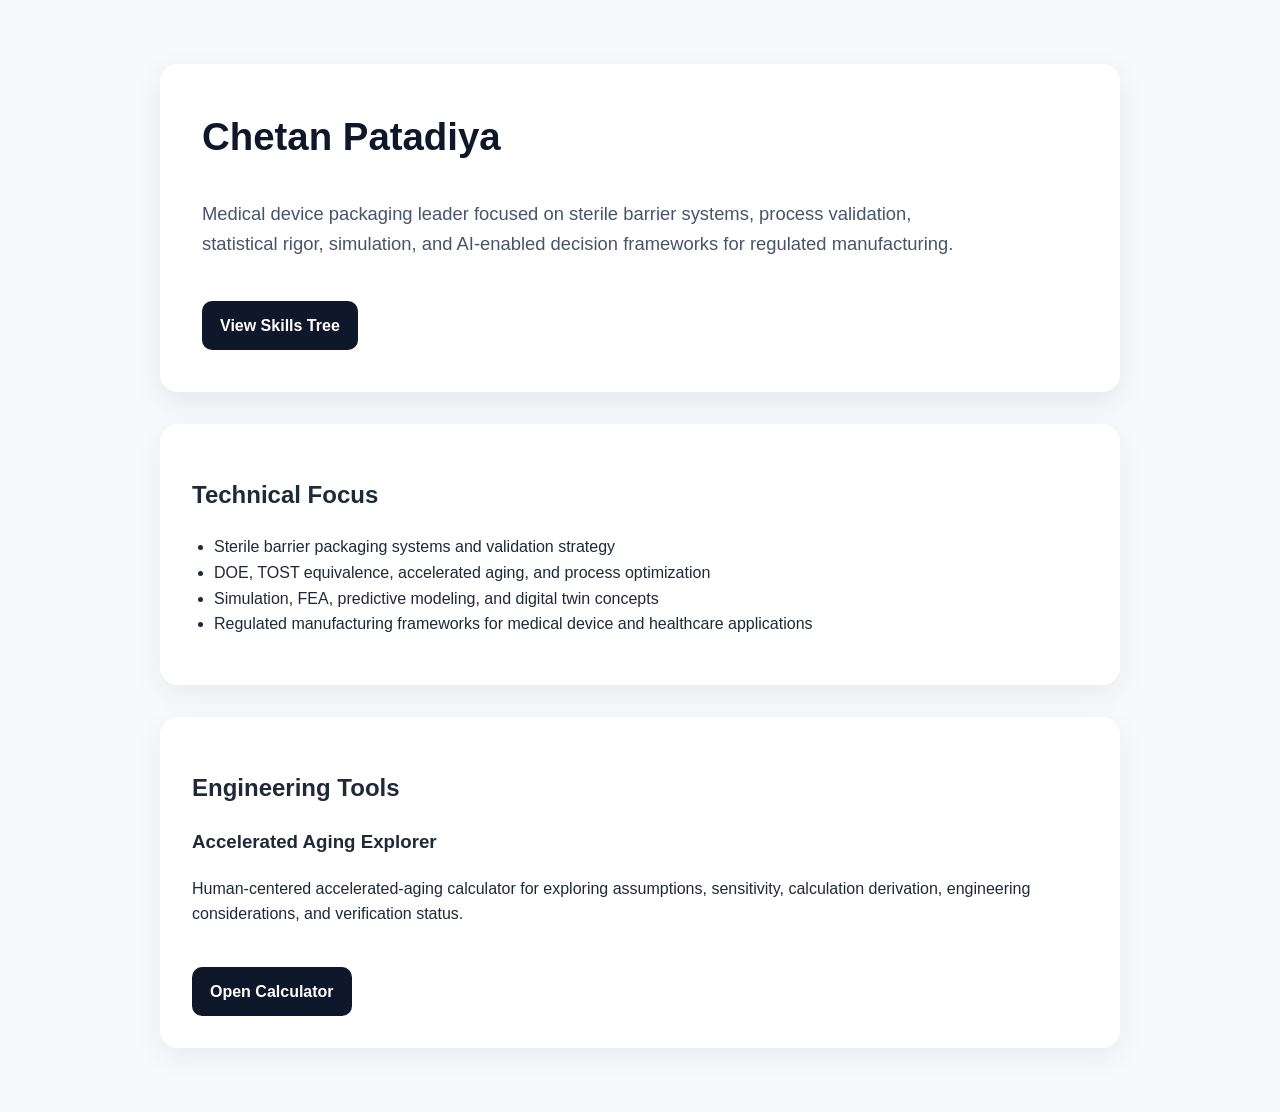
==== index.html @ 08ee601d "Add Engineering Tools section with calculator details Added a new section for Engineering Tools with" ====
<!DOCTYPE html>
<html lang="en">
<head>
  <meta charset="UTF-8" />
  <meta name="viewport" content="width=device-width, initial-scale=1.0" />
  <title>Chetan Patadiya | Regulated Packaging Intelligence</title>
  <style>
    body {
      margin: 0;
      font-family: Arial, Helvetica, sans-serif;
      background: #f7f9fc;
      color: #1f2937;
      line-height: 1.6;
    }

    .container {
      max-width: 960px;
      margin: 0 auto;
      padding: 64px 24px;
    }

    .hero {
      background: white;
      border-radius: 18px;
      padding: 42px;
      box-shadow: 0 10px 30px rgba(15, 23, 42, 0.08);
    }

    h1 {
      margin-top: 0;
      font-size: 2.4rem;
      color: #0f172a;
    }

    .tagline {
      font-size: 1.15rem;
      color: #475569;
      max-width: 780px;
    }

    .button {
      display: inline-block;
      margin-top: 24px;
      padding: 12px 18px;
      border-radius: 10px;
      background: #0f172a;
      color: white;
      text-decoration: none;
      font-weight: 700;
    }

    .button:hover {
      background: #334155;
    }

    .section {
      margin-top: 32px;
      background: white;
      border-radius: 18px;
      padding: 32px;
      box-shadow: 0 10px 30px rgba(15, 23, 42, 0.06);
    }

    ul {
      padding-left: 22px;
    }
  </style>
</head>
<body>
  <main class="container">
    <section class="hero">
      <h1>Chetan Patadiya</h1>
      <p class="tagline">
        Medical device packaging leader focused on sterile barrier systems,
        process validation, statistical rigor, simulation, and AI-enabled
        decision frameworks for regulated manufacturing.
      </p>
      <a class="button" href="skills.html">View Skills Tree</a>
    </section>

    <section class="section">
      <h2>Technical Focus</h2>
      <ul>
        <li>Sterile barrier packaging systems and validation strategy</li>
        <li>DOE, TOST equivalence, accelerated aging, and process optimization</li>
        <li>Simulation, FEA, predictive modeling, and digital twin concepts</li>
        <li>Regulated manufacturing frameworks for medical device and healthcare applications</li>
      </ul>
    </section>
  <section class="section">
    <h2>Engineering Tools</h2>
    
      <h3>Accelerated Aging Explorer</h3>
      <p>
        Human-centered accelerated-aging calculator for exploring assumptions,
        sensitivity, calculation derivation, engineering considerations, and
        verification status.
      </p>
    
      <a class="button" href="/accelerated-aging-explorer/">
        Open Calculator
      </a>
    </section>  
  </main>
 </body>
</html>
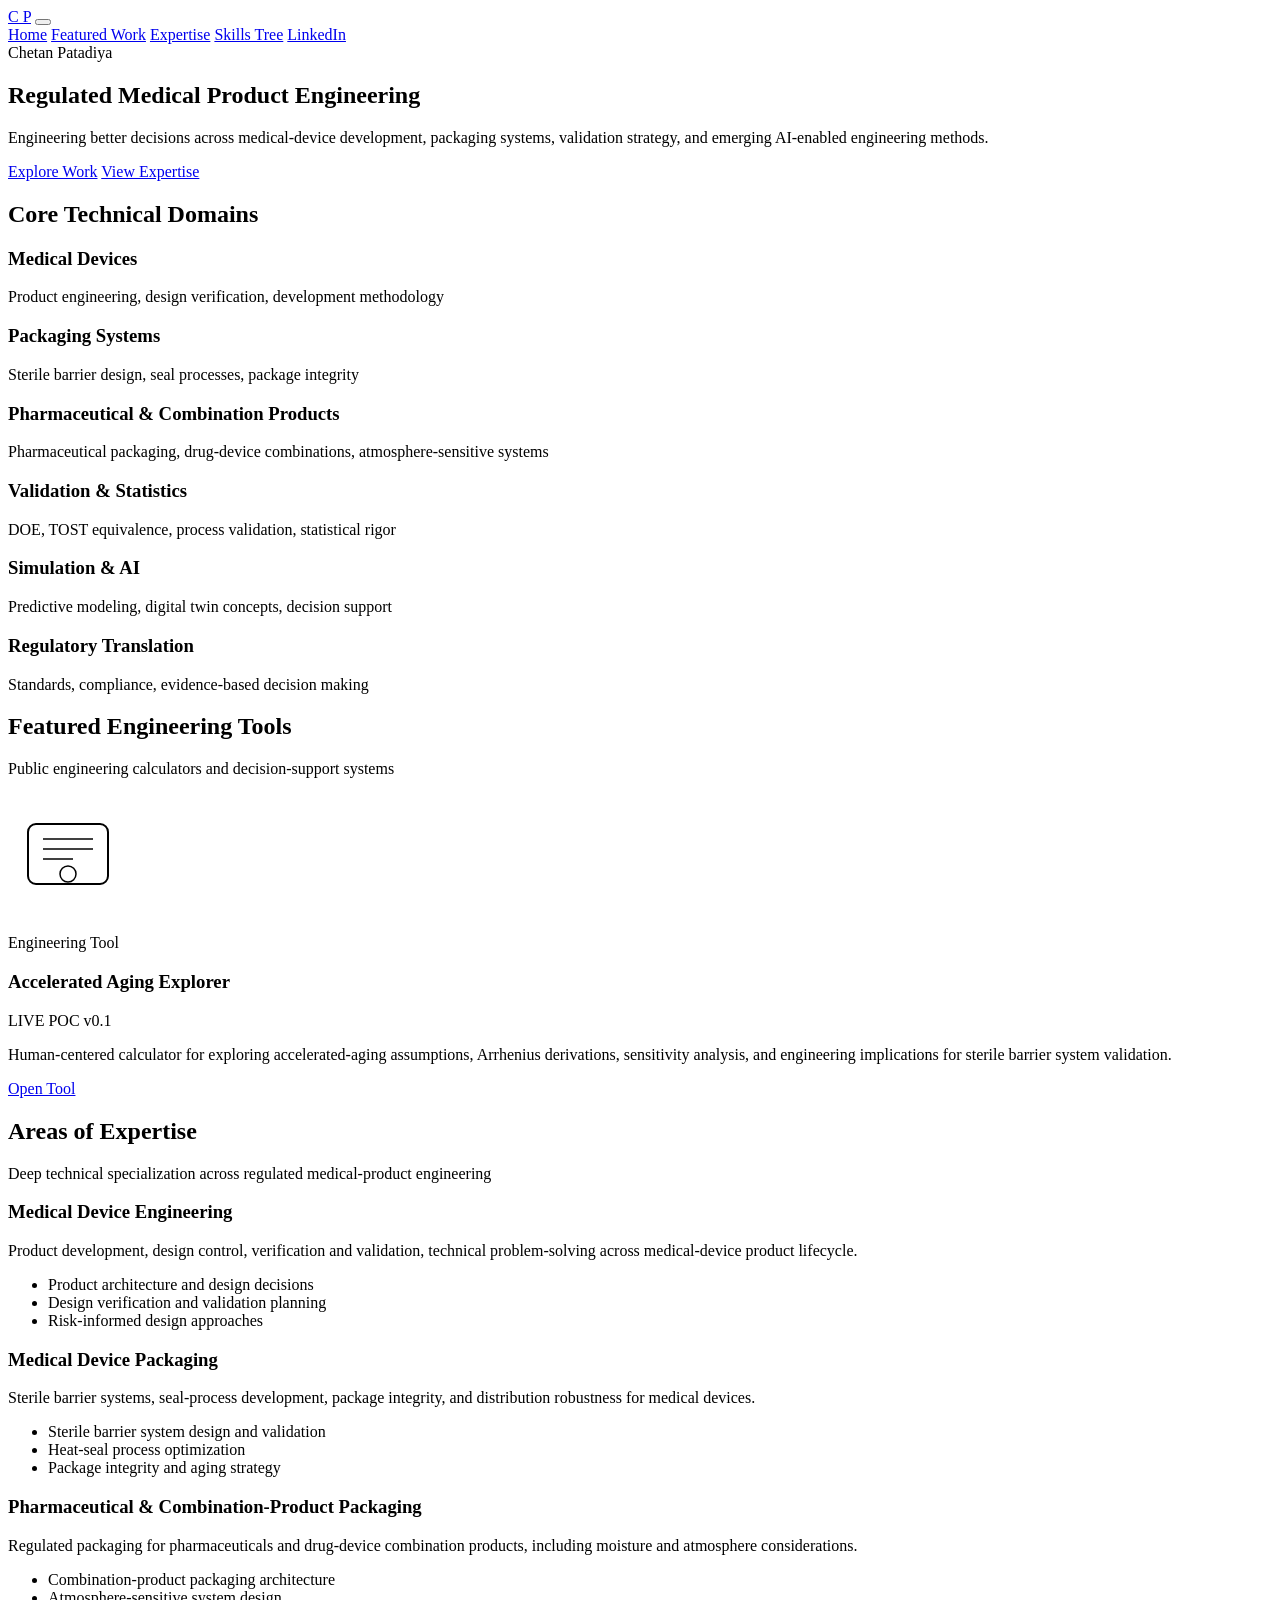
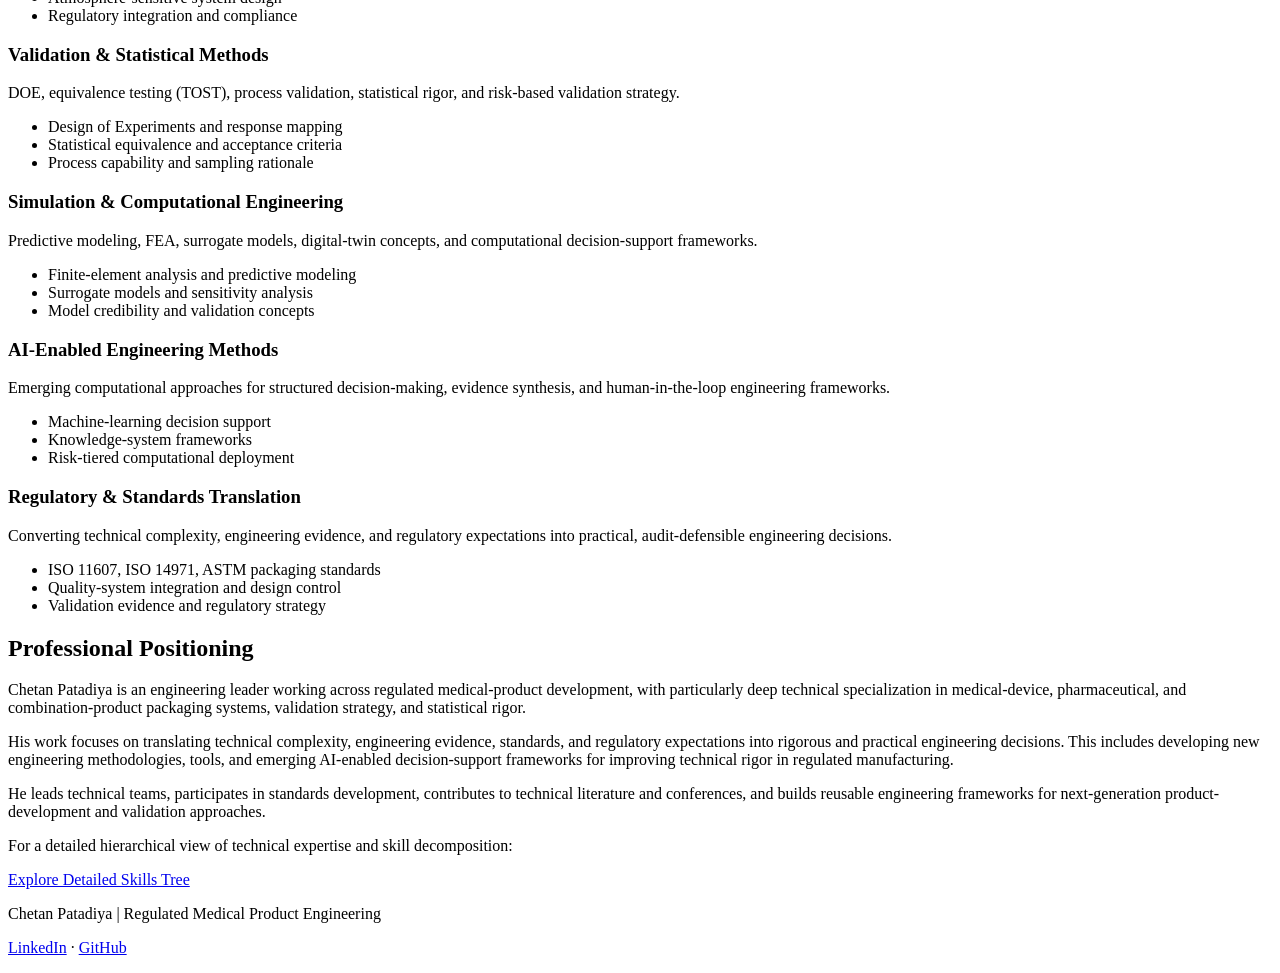
==== commit 71e93c99: "Revise index.html for SEO and navigation enhancements Updated the title and meta description for bet" ====
--- a/index.html
+++ b/index.html
@@ -3,104 +3,283 @@
 <head>
   <meta charset="UTF-8" />
   <meta name="viewport" content="width=device-width, initial-scale=1.0" />
-  <title>Chetan Patadiya | Regulated Packaging Intelligence</title>
-  <style>
-    body {
-      margin: 0;
-      font-family: Arial, Helvetica, sans-serif;
-      background: #f7f9fc;
-      color: #1f2937;
-      line-height: 1.6;
-    }
-
-    .container {
-      max-width: 960px;
-      margin: 0 auto;
-      padding: 64px 24px;
-    }
-
-    .hero {
-      background: white;
-      border-radius: 18px;
-      padding: 42px;
-      box-shadow: 0 10px 30px rgba(15, 23, 42, 0.08);
-    }
-
-    h1 {
-      margin-top: 0;
-      font-size: 2.4rem;
-      color: #0f172a;
-    }
-
-    .tagline {
-      font-size: 1.15rem;
-      color: #475569;
-      max-width: 780px;
-    }
-
-    .button {
-      display: inline-block;
-      margin-top: 24px;
-      padding: 12px 18px;
-      border-radius: 10px;
-      background: #0f172a;
-      color: white;
-      text-decoration: none;
-      font-weight: 700;
-    }
-
-    .button:hover {
-      background: #334155;
-    }
-
-    .section {
-      margin-top: 32px;
-      background: white;
-      border-radius: 18px;
-      padding: 32px;
-      box-shadow: 0 10px 30px rgba(15, 23, 42, 0.06);
-    }
-
-    ul {
-      padding-left: 22px;
-    }
-  </style>
+  <meta name="description" content="Chetan Patadiya — Regulated Medical Product Engineering. Expertise in medical-device packaging, validation, statistics, and AI-enabled engineering methods." />
+  <meta name="theme-color" content="#16324F" />
+  <title>Chetan Patadiya | Regulated Medical Product Engineering</title>
+  <link rel="stylesheet" href="css/styles.css" />
 </head>
 <body>
-  <main class="container">
-    <section class="hero">
-      <h1>Chetan Patadiya</h1>
-      <p class="tagline">
-        Medical device packaging leader focused on sterile barrier systems,
-        process validation, statistical rigor, simulation, and AI-enabled
-        decision frameworks for regulated manufacturing.
-      </p>
-      <a class="button" href="skills.html">View Skills Tree</a>
-    </section>
-
-    <section class="section">
-      <h2>Technical Focus</h2>
-      <ul>
-        <li>Sterile barrier packaging systems and validation strategy</li>
-        <li>DOE, TOST equivalence, accelerated aging, and process optimization</li>
-        <li>Simulation, FEA, predictive modeling, and digital twin concepts</li>
-        <li>Regulated manufacturing frameworks for medical device and healthcare applications</li>
-      </ul>
-    </section>
-  <section class="section">
-    <h2>Engineering Tools</h2>
+  
+  <!-- NAVIGATION -->
+  <nav class="site-nav">
+    <div class="site-nav-container">
+      <a href="index.html" class="site-nav-logo">C P</a>
+      
+      <button class="nav-toggle no-print" aria-label="Toggle navigation menu" aria-expanded="false">
+        <span></span>
+        <span></span>
+        <span></span>
+      </button>
+      
+      <nav class="nav-menu">
+        <a href="index.html">Home</a>
+        <a href="#work">Featured Work</a>
+        <a href="#expertise">Expertise</a>
+        <a href="skills.html">Skills Tree</a>
+        <a href="https://www.linkedin.com/in/chetanpatadiya/" target="_blank" rel="noopener noreferrer">LinkedIn</a>
+      </nav>
+    </div>
+  </nav>
+
+  <!-- HERO -->
+  <section class="hero">
+    <div class="hero-content container-narrow">
+      <span class="eyebrow">Chetan Patadiya</span>
+      <h1>Regulated Medical Product Engineering</h1>
+      <p class="subtitle">
+        Engineering better decisions across medical-device development, packaging systems, 
+        validation strategy, and emerging AI-enabled engineering methods.
+      </p>
+      <div class="hero-cta">
+        <a href="#work" class="button button-primary">Explore Work</a>
+        <a href="#expertise" class="button button-ghost">View Expertise</a>
+      </div>
+    </div>
+  </section>
+
+  <!-- MAIN CONTENT -->
+  <main>
     
-      <h3>Accelerated Aging Explorer</h3>
+    <!-- CREDIBILITY STRIP: MAJOR DOMAINS -->
+    <section class="credibility-strip">
+      <h2>Core Technical Domains</h2>
+      <div class="domains-list container">
+        <div class="domain-item">
+          <h3>Medical Devices</h3>
+          <p>Product engineering, design verification, development methodology</p>
+        </div>
+        <div class="domain-item">
+          <h3>Packaging Systems</h3>
+          <p>Sterile barrier design, seal processes, package integrity</p>
+        </div>
+        <div class="domain-item">
+          <h3>Pharmaceutical & Combination Products</h3>
+          <p>Pharmaceutical packaging, drug-device combinations, atmosphere-sensitive systems</p>
+        </div>
+        <div class="domain-item">
+          <h3>Validation & Statistics</h3>
+          <p>DOE, TOST equivalence, process validation, statistical rigor</p>
+        </div>
+        <div class="domain-item">
+          <h3>Simulation & AI</h3>
+          <p>Predictive modeling, digital twin concepts, decision support</p>
+        </div>
+        <div class="domain-item">
+          <h3>Regulatory Translation</h3>
+          <p>Standards, compliance, evidence-based decision making</p>
+        </div>
+      </div>
+    </section>
+
+    <!-- FEATURED WORK: ENGINEERING TOOLS -->
+    <section class="container mt-3xl mb-3xl" id="work">
+      <div class="section-header">
+        <h2>Featured Engineering Tools</h2>
+        <p>Public engineering calculators and decision-support systems</p>
+      </div>
+
+      <div class="featured-tools-container">
+        <!-- ACCELERATED AGING EXPLORER -->
+        <div class="project-card">
+          <!-- PLACEHOLDER: Replace with real screenshot when available -->
+          <div class="project-card-image">
+            <!-- Temporary SVG icon placeholder — replace with actual application screenshot -->
+            <svg class="svg-placeholder" width="120" height="120" viewBox="0 0 120 120">
+              <rect x="20" y="30" width="80" height="60" rx="8" stroke="currentColor" stroke-width="2" fill="none"/>
+              <line x1="35" y1="45" x2="85" y2="45" stroke="currentColor" stroke-width="1.5"/>
+              <line x1="35" y1="55" x2="85" y2="55" stroke="currentColor" stroke-width="1.5"/>
+              <line x1="35" y1="65" x2="65" y2="65" stroke="currentColor" stroke-width="1.5"/>
+              <circle cx="60" cy="80" r="8" stroke="currentColor" stroke-width="1.5" fill="none"/>
+            </svg>
+          </div>
+          <div class="project-card-content">
+            <p class="project-category">Engineering Tool</p>
+            <h3 class="project-card-title">Accelerated Aging Explorer</h3>
+            <div class="project-card-status">
+              <span class="badge badge-teal">LIVE</span>
+              <span class="badge badge-neutral">POC v0.1</span>
+            </div>
+            <p class="project-card-description">
+              Human-centered calculator for exploring accelerated-aging assumptions, 
+              Arrhenius derivations, sensitivity analysis, and engineering implications 
+              for sterile barrier system validation.
+            </p>
+            <div class="project-card-footer">
+              <a href="/accelerated-aging-explorer/" class="button button-primary button-small">
+                Open Tool
+              </a>
+            </div>
+          </div>
+        </div>
+      </div>
+    </section>
+
+    <!-- EXPERTISE HIGHLIGHTS -->
+    <section class="container mt-3xl mb-3xl" id="expertise">
+      <div class="section-header">
+        <h2>Areas of Expertise</h2>
+        <p>Deep technical specialization across regulated medical-product engineering</p>
+      </div>
+
+      <div class="grid-2">
+        
+        <div class="expertise-card">
+          <h3>Medical Device Engineering</h3>
+          <p>
+            Product development, design control, verification and validation, 
+            technical problem-solving across medical-device product lifecycle.
+          </p>
+          <ul>
+            <li>Product architecture and design decisions</li>
+            <li>Design verification and validation planning</li>
+            <li>Risk-informed design approaches</li>
+          </ul>
+        </div>
+
+        <div class="expertise-card">
+          <h3>Medical Device Packaging</h3>
+          <p>
+            Sterile barrier systems, seal-process development, package integrity, 
+            and distribution robustness for medical devices.
+          </p>
+          <ul>
+            <li>Sterile barrier system design and validation</li>
+            <li>Heat-seal process optimization</li>
+            <li>Package integrity and aging strategy</li>
+          </ul>
+        </div>
+
+        <div class="expertise-card">
+          <h3>Pharmaceutical & Combination-Product Packaging</h3>
+          <p>
+            Regulated packaging for pharmaceuticals and drug-device combination 
+            products, including moisture and atmosphere considerations.
+          </p>
+          <ul>
+            <li>Combination-product packaging architecture</li>
+            <li>Atmosphere-sensitive system design</li>
+            <li>Regulatory integration and compliance</li>
+          </ul>
+        </div>
+
+        <div class="expertise-card">
+          <h3>Validation & Statistical Methods</h3>
+          <p>
+            DOE, equivalence testing (TOST), process validation, statistical 
+            rigor, and risk-based validation strategy.
+          </p>
+          <ul>
+            <li>Design of Experiments and response mapping</li>
+            <li>Statistical equivalence and acceptance criteria</li>
+            <li>Process capability and sampling rationale</li>
+          </ul>
+        </div>
+
+        <div class="expertise-card">
+          <h3>Simulation & Computational Engineering</h3>
+          <p>
+            Predictive modeling, FEA, surrogate models, digital-twin concepts, 
+            and computational decision-support frameworks.
+          </p>
+          <ul>
+            <li>Finite-element analysis and predictive modeling</li>
+            <li>Surrogate models and sensitivity analysis</li>
+            <li>Model credibility and validation concepts</li>
+          </ul>
+        </div>
+
+        <div class="expertise-card">
+          <h3>AI-Enabled Engineering Methods</h3>
+          <p>
+            Emerging computational approaches for structured decision-making, 
+            evidence synthesis, and human-in-the-loop engineering frameworks.
+          </p>
+          <ul>
+            <li>Machine-learning decision support</li>
+            <li>Knowledge-system frameworks</li>
+            <li>Risk-tiered computational deployment</li>
+          </ul>
+        </div>
+
+        <div class="expertise-card">
+          <h3>Regulatory & Standards Translation</h3>
+          <p>
+            Converting technical complexity, engineering evidence, and regulatory 
+            expectations into practical, audit-defensible engineering decisions.
+          </p>
+          <ul>
+            <li>ISO 11607, ISO 14971, ASTM packaging standards</li>
+            <li>Quality-system integration and design control</li>
+            <li>Validation evidence and regulatory strategy</li>
+          </ul>
+        </div>
+
+      </div>
+    </section>
+
+    <!-- PROFESSIONAL NARRATIVE -->
+    <section class="container mt-3xl mb-3xl">
+      <div class="section-header">
+        <h2>Professional Positioning</h2>
+      </div>
+
+      <div class="narrative-card">
+        <p class="narrative-text">
+          Chetan Patadiya is an engineering leader working across regulated medical-product development, 
+          with particularly deep technical specialization in medical-device, pharmaceutical, and 
+          combination-product packaging systems, validation strategy, and statistical rigor.
+        </p>
+        
+        <p class="narrative-text">
+          His work focuses on translating technical complexity, engineering evidence, standards, 
+          and regulatory expectations into rigorous and practical engineering decisions. This includes 
+          developing new engineering methodologies, tools, and emerging AI-enabled decision-support 
+          frameworks for improving technical rigor in regulated manufacturing.
+        </p>
+
+        <p class="narrative-text">
+          He leads technical teams, participates in standards development, contributes to technical 
+          literature and conferences, and builds reusable engineering frameworks for next-generation 
+          product-development and validation approaches.
+        </p>
+      </div>
+    </section>
+
+    <!-- ADDITIONAL INFORMATION: SKILLS TREE LINK -->
+    <section class="container mt-3xl mb-3xl cta-center">
+      <p class="cta-intro">
+        For a detailed hierarchical view of technical expertise and skill decomposition:
+      </p>
+      <a href="skills.html" class="button button-secondary">Explore Detailed Skills Tree</a>
+    </section>
+
+  </main>
+
+  <!-- FOOTER -->
+  <footer>
+    <div class="container-narrow">
       <p>
-        Human-centered accelerated-aging calculator for exploring assumptions,
-        sensitivity, calculation derivation, engineering considerations, and
-        verification status.
-      </p>
-    
-      <a class="button" href="/accelerated-aging-explorer/">
-        Open Calculator
-      </a>
-    </section>  
-  </main>
- </body>
+        Chetan Patadiya | Regulated Medical Product Engineering
+      </p>
+      <p class="footer-links">
+        <a href="https://www.linkedin.com/in/chetanpatadiya/" target="_blank" rel="noopener noreferrer">LinkedIn</a> · 
+        <a href="https://www.github.com/chetanpatadiya" target="_blank" rel="noopener noreferrer">GitHub</a>
+      </p>
+    </div>
+  </footer>
+
+  <!-- NAVIGATION SCRIPT -->
+  <script src="js/navigation.js"></script>
+
+</body>
 </html>
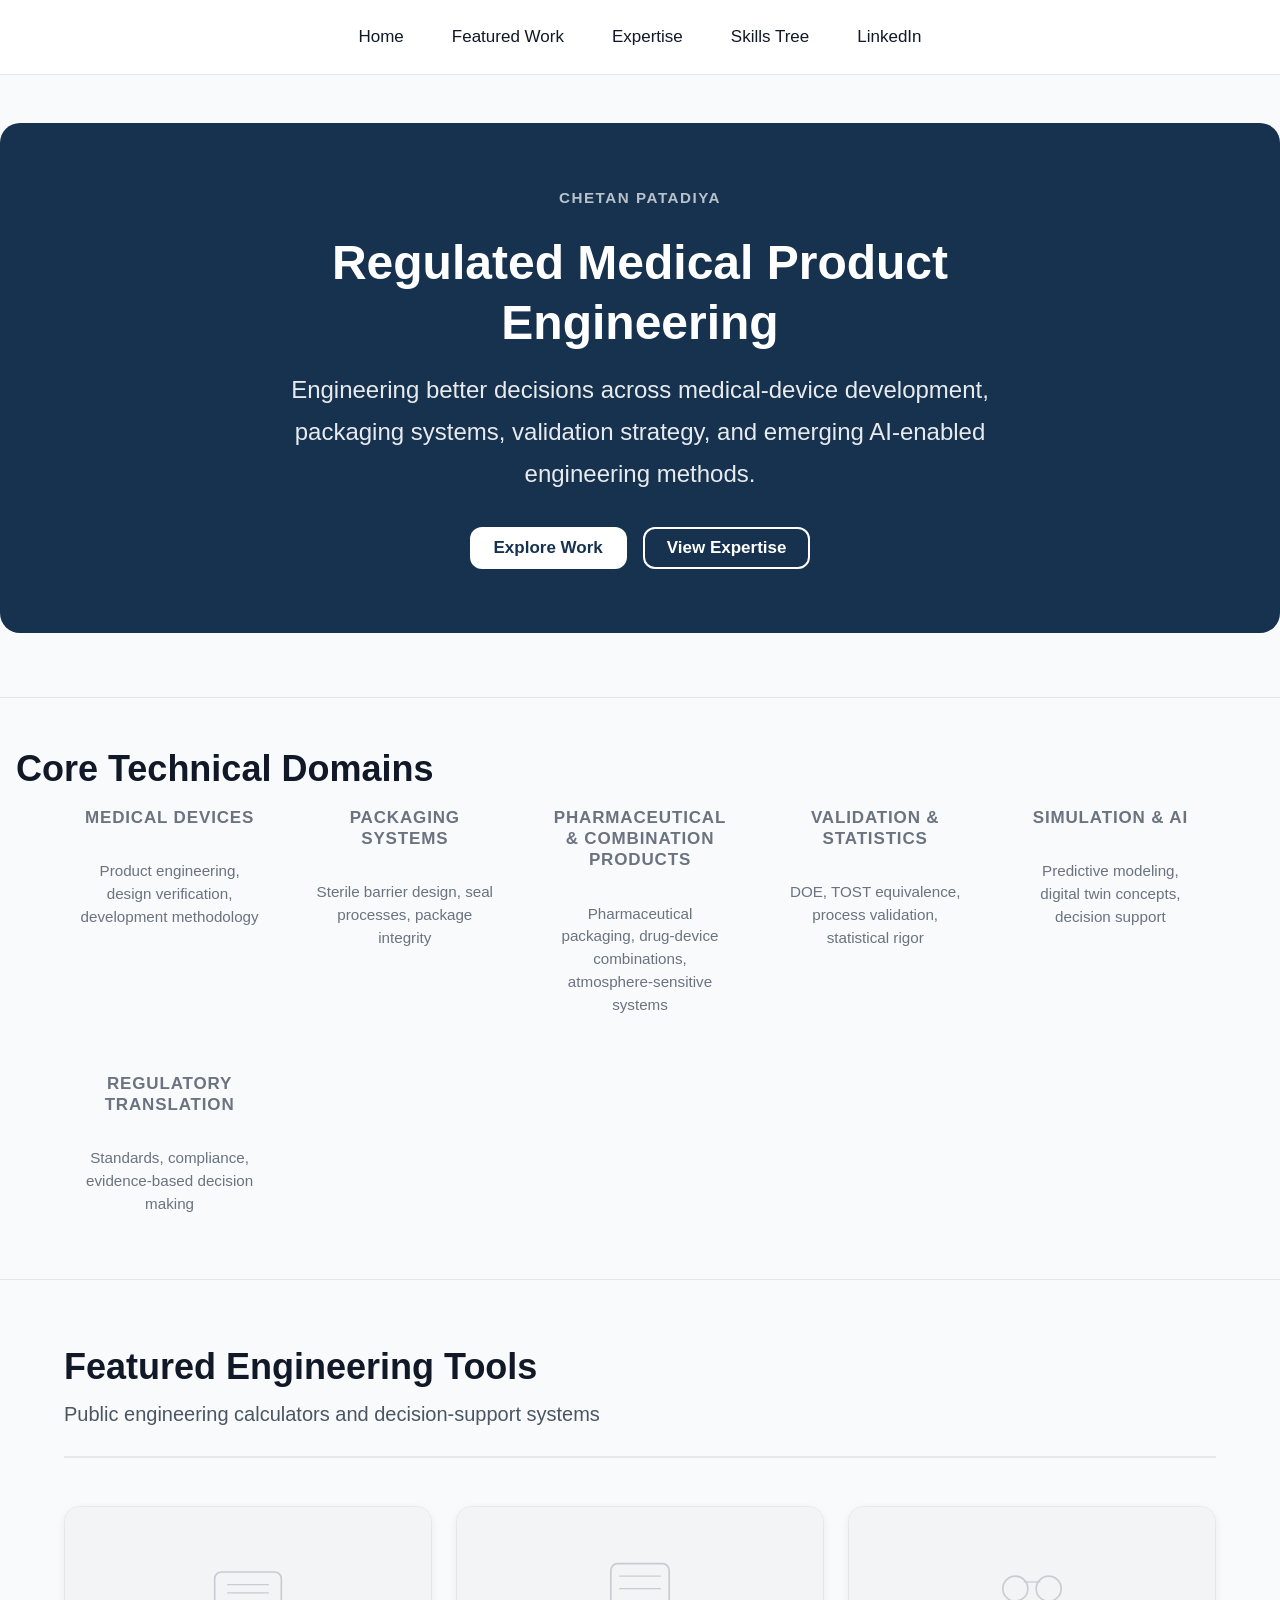
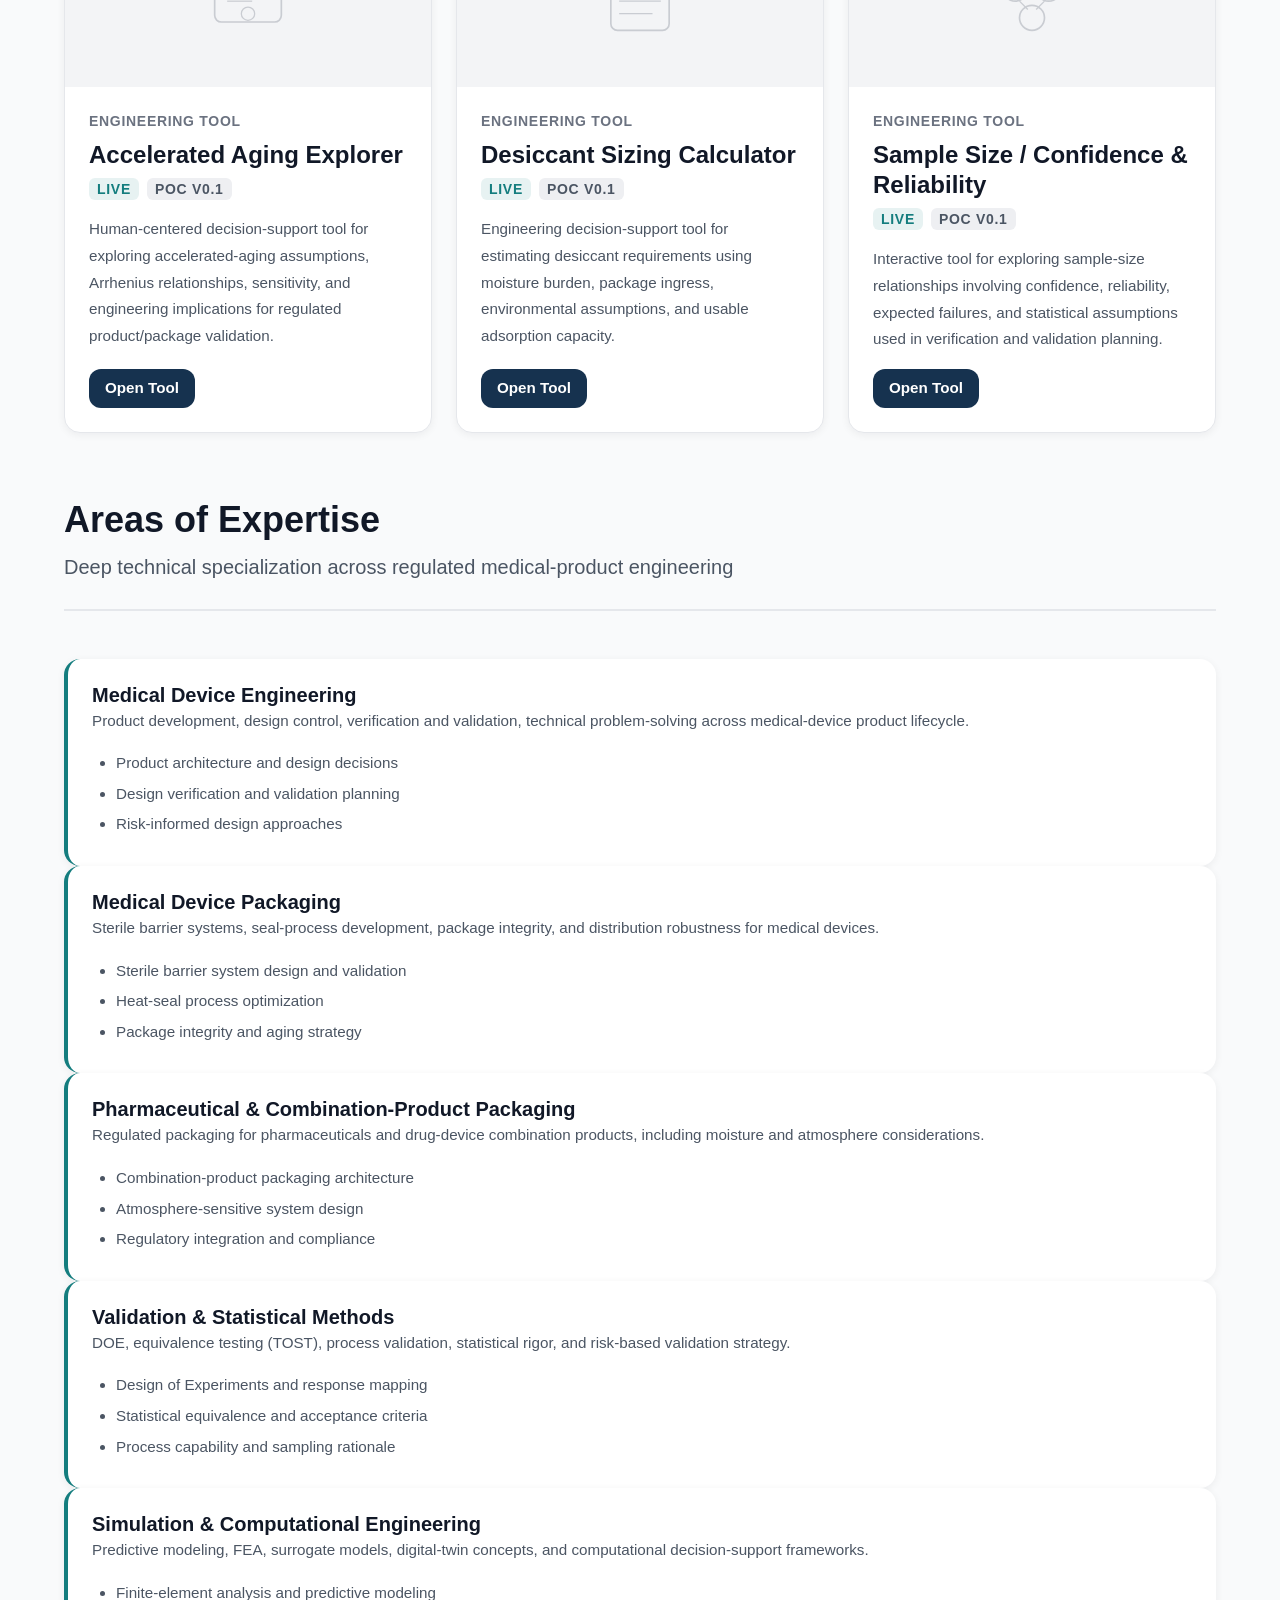
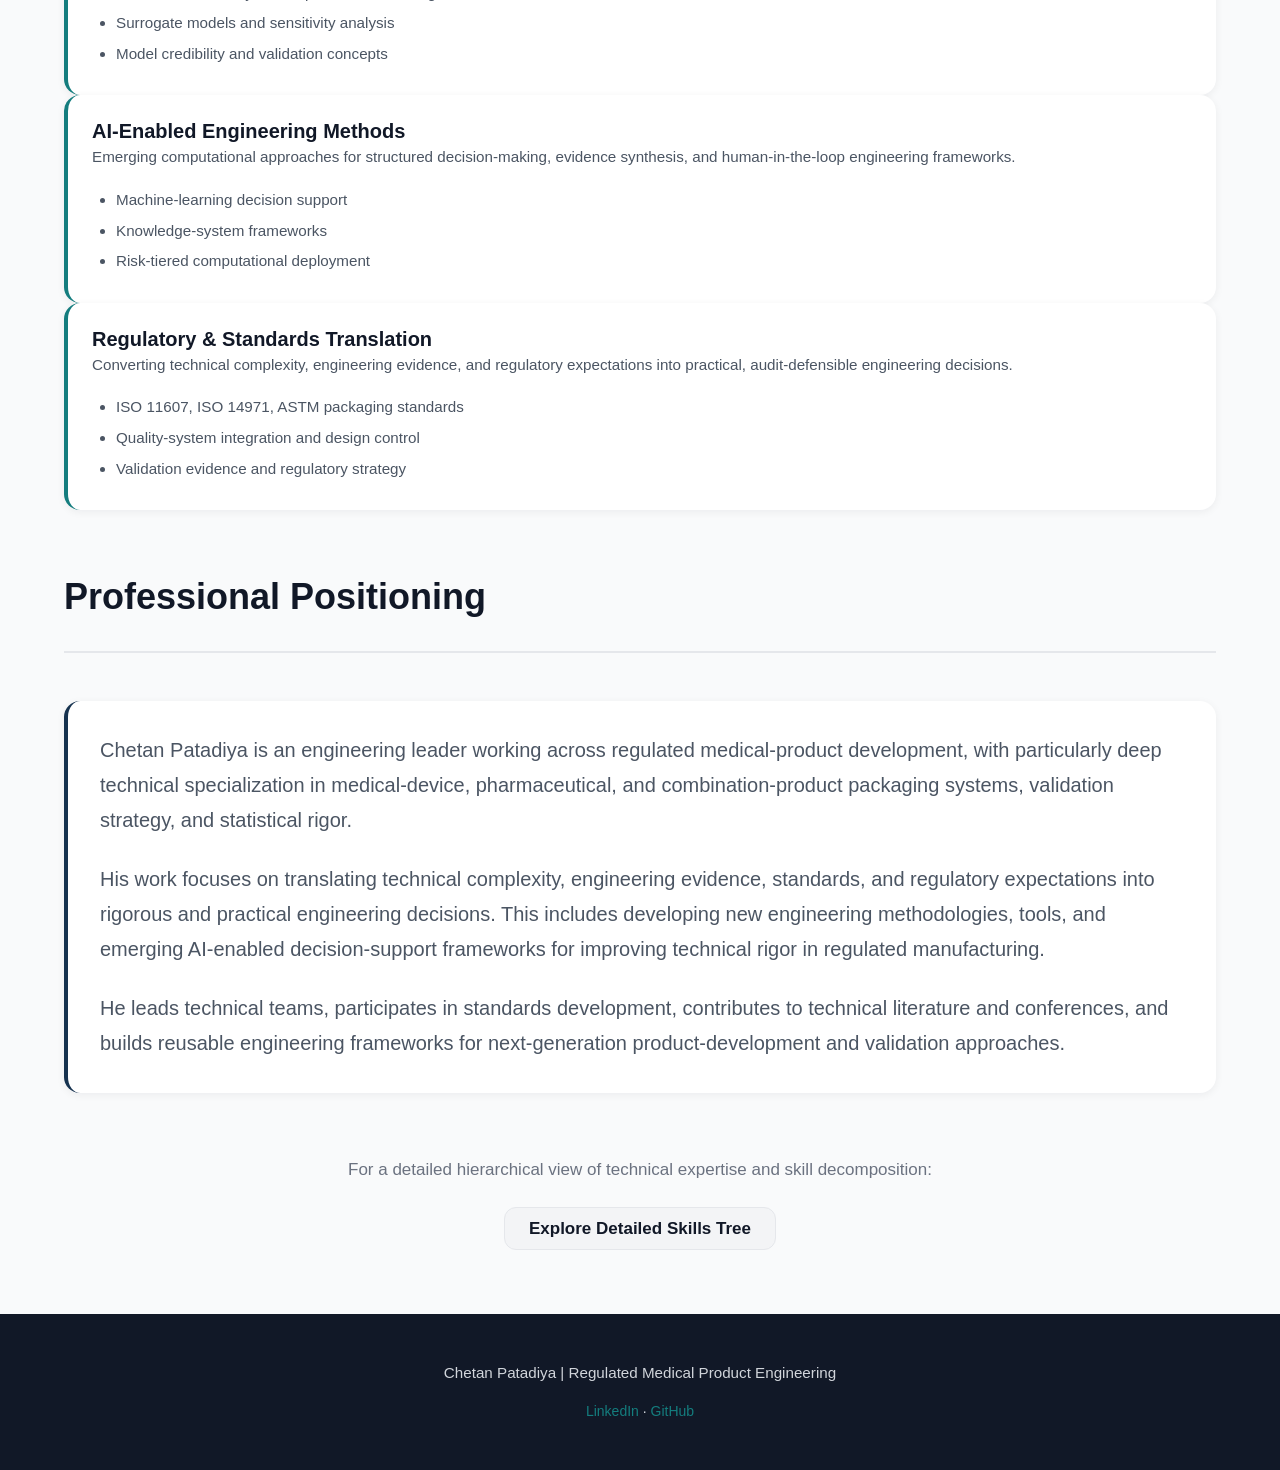
==== commit 9288cb68: "Revise project descriptions and add new tools Updated project descriptions and added new project car" ====
--- a/index.html
+++ b/index.html
@@ -13,8 +13,6 @@
   <!-- NAVIGATION -->
   <nav class="site-nav">
     <div class="site-nav-container">
-      <a href="index.html" class="site-nav-logo">C P</a>
-      
       <button class="nav-toggle no-print" aria-label="Toggle navigation menu" aria-expanded="false">
         <span></span>
         <span></span>
@@ -88,13 +86,11 @@
         <p>Public engineering calculators and decision-support systems</p>
       </div>
 
-      <div class="featured-tools-container">
+      <div class="featured-tools-container multi-project">
         <!-- ACCELERATED AGING EXPLORER -->
         <div class="project-card">
-          <!-- PLACEHOLDER: Replace with real screenshot when available -->
           <div class="project-card-image">
-            <!-- Temporary SVG icon placeholder — replace with actual application screenshot -->
-            <svg class="svg-placeholder" width="120" height="120" viewBox="0 0 120 120">
+            <svg class="svg-placeholder" width="100" height="100" viewBox="0 0 120 120">
               <rect x="20" y="30" width="80" height="60" rx="8" stroke="currentColor" stroke-width="2" fill="none"/>
               <line x1="35" y1="45" x2="85" y2="45" stroke="currentColor" stroke-width="1.5"/>
               <line x1="35" y1="55" x2="85" y2="55" stroke="currentColor" stroke-width="1.5"/>
@@ -110,12 +106,74 @@
               <span class="badge badge-neutral">POC v0.1</span>
             </div>
             <p class="project-card-description">
-              Human-centered calculator for exploring accelerated-aging assumptions, 
-              Arrhenius derivations, sensitivity analysis, and engineering implications 
-              for sterile barrier system validation.
+              Human-centered decision-support tool for exploring accelerated-aging assumptions, 
+              Arrhenius relationships, sensitivity, and engineering implications for regulated 
+              product/package validation.
             </p>
             <div class="project-card-footer">
               <a href="/accelerated-aging-explorer/" class="button button-primary button-small">
+                Open Tool
+              </a>
+            </div>
+          </div>
+        </div>
+
+        <!-- DESICCANT SIZING CALCULATOR -->
+        <div class="project-card">
+          <div class="project-card-image">
+            <svg class="svg-placeholder" width="100" height="100" viewBox="0 0 120 120">
+              <rect x="25" y="20" width="70" height="80" rx="8" stroke="currentColor" stroke-width="2" fill="none"/>
+              <line x1="35" y1="35" x2="85" y2="35" stroke="currentColor" stroke-width="1.5"/>
+              <line x1="35" y1="50" x2="85" y2="50" stroke="currentColor" stroke-width="1.5"/>
+              <line x1="35" y1="65" x2="85" y2="65" stroke="currentColor" stroke-width="1.5"/>
+              <line x1="35" y1="80" x2="75" y2="80" stroke="currentColor" stroke-width="1.5"/>
+            </svg>
+          </div>
+          <div class="project-card-content">
+            <p class="project-category">Engineering Tool</p>
+            <h3 class="project-card-title">Desiccant Sizing Calculator</h3>
+            <div class="project-card-status">
+              <span class="badge badge-teal">LIVE</span>
+              <span class="badge badge-neutral">POC v0.1</span>
+            </div>
+            <p class="project-card-description">
+              Engineering decision-support tool for estimating desiccant requirements using 
+              moisture burden, package ingress, environmental assumptions, and usable adsorption capacity.
+            </p>
+            <div class="project-card-footer">
+              <a href="/desiccant-sizing-calculator/" class="button button-primary button-small">
+                Open Tool
+              </a>
+            </div>
+          </div>
+        </div>
+
+        <!-- SAMPLE SIZE / CONFIDENCE & RELIABILITY CALCULATOR -->
+        <div class="project-card">
+          <div class="project-card-image">
+            <svg class="svg-placeholder" width="100" height="100" viewBox="0 0 120 120">
+              <circle cx="40" cy="50" r="15" stroke="currentColor" stroke-width="2" fill="none"/>
+              <circle cx="80" cy="50" r="15" stroke="currentColor" stroke-width="2" fill="none"/>
+              <circle cx="60" cy="85" r="15" stroke="currentColor" stroke-width="2" fill="none"/>
+              <line x1="50" y1="42" x2="70" y2="42" stroke="currentColor" stroke-width="1.5"/>
+              <line x1="45" y1="65" x2="55" y2="75" stroke="currentColor" stroke-width="1.5"/>
+              <line x1="75" y1="65" x2="65" y2="75" stroke="currentColor" stroke-width="1.5"/>
+            </svg>
+          </div>
+          <div class="project-card-content">
+            <p class="project-category">Engineering Tool</p>
+            <h3 class="project-card-title">Sample Size / Confidence & Reliability</h3>
+            <div class="project-card-status">
+              <span class="badge badge-teal">LIVE</span>
+              <span class="badge badge-neutral">POC v0.1</span>
+            </div>
+            <p class="project-card-description">
+              Interactive tool for exploring sample-size relationships involving confidence, 
+              reliability, expected failures, and statistical assumptions used in verification 
+              and validation planning.
+            </p>
+            <div class="project-card-footer">
+              <a href="/sample-size-calculator/" class="button button-primary button-small">
                 Open Tool
               </a>
             </div>
--- a/css/styles.css
+++ b/css/styles.css
@@ -0,0 +1,1391 @@
+/* =====================================================
+   CHETAN PATADIYA PORTFOLIO — GLOBAL STYLESHEET
+   Mobile-first, buildless, vanilla CSS
+   ===================================================== */
+
+/* --- DESIGN TOKENS --- */
+
+:root {
+  /* COLOR PALETTE */
+  --color-navy: #16324F;
+  --color-navy-light: #1F3A5F;
+  --color-navy-dark: #0F2436;
+  
+  --color-teal: #147D7E;
+  --color-teal-light: #1A9FA0;
+  --color-teal-dark: #0F5B5C;
+  
+  --color-amber: #C98A28;
+  --color-amber-light: #D9A04A;
+  
+  --color-neutral-0: #FFFFFF;
+  --color-neutral-50: #F9FAFB;
+  --color-neutral-100: #F3F4F6;
+  --color-neutral-150: #EEEFF2;
+  --color-neutral-200: #E5E7EB;
+  --color-neutral-300: #D1D5DB;
+  --color-neutral-400: #9CA3AF;
+  --color-neutral-500: #6B7280;
+  --color-neutral-600: #4B5563;
+  --color-neutral-700: #374151;
+  --color-neutral-800: #1F2937;
+  --color-neutral-900: #111827;
+  
+  /* SEMANTIC COLORS */
+  --color-bg: #F9FAFB;
+  --color-surface: #FFFFFF;
+  --color-text-primary: #111827;
+  --color-text-secondary: #4B5563;
+  --color-text-muted: #6B7280;
+  --color-border: #E5E7EB;
+  
+  --color-brand-primary: var(--color-navy);
+  --color-brand-accent: var(--color-teal);
+  --color-brand-emphasis: var(--color-amber);
+  
+  /* SPACING SYSTEM */
+  --space-xs: 4px;
+  --space-sm: 8px;
+  --space-md: 16px;
+  --space-lg: 24px;
+  --space-xl: 32px;
+  --space-2xl: 48px;
+  --space-3xl: 64px;
+  
+  /* TYPOGRAPHY */
+  --font-family-sans: "Inter", "IBM Plex Sans", "Source Sans Pro", -apple-system, BlinkMacSystemFont, "Segoe UI", "Helvetica Neue", sans-serif;
+  --font-family-serif: "Georgia", "Garamond", serif;
+  
+  --font-size-xs: clamp(0.75rem, 2vw, 0.875rem);
+  --font-size-sm: clamp(0.875rem, 2.5vw, 0.95rem);
+  --font-size-base: clamp(1rem, 3vw, 1.0625rem);
+  --font-size-lg: clamp(1.125rem, 3.5vw, 1.25rem);
+  --font-size-xl: clamp(1.25rem, 4vw, 1.5rem);
+  --font-size-2xl: clamp(1.5rem, 5vw, 1.875rem);
+  --font-size-3xl: clamp(1.875rem, 6vw, 2.25rem);
+  --font-size-4xl: clamp(2.25rem, 7vw, 3rem);
+  
+  --line-height-tight: 1.25;
+  --line-height-normal: 1.5;
+  --line-height-relaxed: 1.75;
+  
+  --font-weight-regular: 400;
+  --font-weight-medium: 500;
+  --font-weight-semibold: 600;
+  --font-weight-bold: 700;
+  
+  /* BORDER RADIUS */
+  --radius-sm: 6px;
+  --radius-md: 12px;
+  --radius-lg: 16px;
+  --radius-xl: 20px;
+  
+  /* SHADOWS */
+  --shadow-xs: 0 1px 2px rgba(15, 23, 42, 0.05);
+  --shadow-sm: 0 2px 8px rgba(15, 23, 42, 0.06);
+  --shadow-md: 0 10px 30px rgba(15, 23, 42, 0.08);
+  --shadow-lg: 0 20px 50px rgba(15, 23, 42, 0.12);
+  
+  /* LAYOUT */
+  --content-width: 1200px;
+  --content-width-narrow: 900px;
+  
+  /* TRANSITIONS */
+  --transition-fast: 150ms ease;
+  --transition-normal: 200ms ease;
+  --transition-slow: 300ms ease;
+}
+
+/* --- GLOBAL RESETS --- */
+
+* {
+  box-sizing: border-box;
+}
+
+html {
+  scroll-behavior: smooth;
+}
+
+body {
+  margin: 0;
+  padding: 0;
+  font-family: var(--font-family-sans);
+  font-size: var(--font-size-base);
+  line-height: var(--line-height-normal);
+  color: var(--color-text-primary);
+  background: var(--color-bg);
+}
+
+/* --- TYPOGRAPHY --- */
+
+h1, h2, h3, h4, h5, h6 {
+  margin: 0;
+  font-weight: var(--font-weight-bold);
+  line-height: var(--line-height-tight);
+}
+
+h1 {
+  font-size: var(--font-size-4xl);
+  color: var(--color-navy-dark);
+}
+
+h2 {
+  font-size: var(--font-size-3xl);
+  color: var(--color-text-primary);
+}
+
+h3 {
+  font-size: var(--font-size-2xl);
+  color: var(--color-text-primary);
+}
+
+h4 {
+  font-size: var(--font-size-xl);
+  color: var(--color-text-primary);
+}
+
+h5 {
+  font-size: var(--font-size-lg);
+  font-weight: var(--font-weight-semibold);
+  color: var(--color-text-primary);
+}
+
+h6 {
+  font-size: var(--font-size-base);
+  font-weight: var(--font-weight-semibold);
+  color: var(--color-text-secondary);
+  text-transform: uppercase;
+  letter-spacing: 0.05em;
+}
+
+p {
+  margin: 0;
+}
+
+p + p {
+  margin-top: var(--space-md);
+}
+
+small {
+  font-size: var(--font-size-sm);
+  color: var(--color-text-muted);
+}
+
+strong {
+  font-weight: var(--font-weight-bold);
+}
+
+em {
+  font-style: italic;
+}
+
+/* --- LINKS --- */
+
+a {
+  color: var(--color-brand-accent);
+  text-decoration: none;
+  transition: color var(--transition-normal);
+}
+
+a:hover {
+  color: var(--color-teal-dark);
+}
+
+a:focus-visible {
+  outline: 2px solid var(--color-brand-accent);
+  outline-offset: 2px;
+}
+
+/* --- LISTS --- */
+
+ul, ol {
+  margin: 0;
+  padding-left: var(--space-lg);
+}
+
+ul ul, ul ol, ol ul, ol ol {
+  margin-top: var(--space-sm);
+}
+
+li {
+  margin-bottom: var(--space-sm);
+  line-height: var(--line-height-relaxed);
+}
+
+li:last-child {
+  margin-bottom: 0;
+}
+
+/* --- FORMS --- */
+
+label {
+  display: block;
+  font-weight: var(--font-weight-medium);
+  margin-bottom: var(--space-sm);
+  color: var(--color-text-primary);
+}
+
+input, textarea, select {
+  font-family: inherit;
+  font-size: inherit;
+  color: inherit;
+  border: 1px solid var(--color-border);
+  border-radius: var(--radius-md);
+  padding: var(--space-sm) var(--space-md);
+  width: 100%;
+  max-width: 100%;
+}
+
+input:focus, textarea:focus, select:focus {
+  outline: none;
+  border-color: var(--color-brand-accent);
+  box-shadow: 0 0 0 3px rgba(20, 125, 126, 0.1);
+}
+
+/* --- LAYOUT UTILITIES --- */
+
+.container {
+  max-width: var(--content-width);
+  margin: 0 auto;
+  padding: 0 var(--space-md);
+}
+
+.container-narrow {
+  max-width: var(--content-width-narrow);
+  margin: 0 auto;
+  padding: 0 var(--space-md);
+}
+
+/* Spacing utilities */
+.mt-0 { margin-top: 0; }
+.mt-xs { margin-top: var(--space-xs); }
+.mt-sm { margin-top: var(--space-sm); }
+.mt-md { margin-top: var(--space-md); }
+.mt-lg { margin-top: var(--space-lg); }
+.mt-xl { margin-top: var(--space-xl); }
+.mt-2xl { margin-top: var(--space-2xl); }
+.mt-3xl { margin-top: var(--space-3xl); }
+
+.mb-0 { margin-bottom: 0; }
+.mb-xs { margin-bottom: var(--space-xs); }
+.mb-sm { margin-bottom: var(--space-sm); }
+.mb-md { margin-bottom: var(--space-md); }
+.mb-lg { margin-bottom: var(--space-lg); }
+.mb-xl { margin-bottom: var(--space-xl); }
+.mb-2xl { margin-bottom: var(--space-2xl); }
+.mb-3xl { margin-bottom: var(--space-3xl); }
+
+.py-md { padding-top: var(--space-md); padding-bottom: var(--space-md); }
+.py-lg { padding-top: var(--space-lg); padding-bottom: var(--space-lg); }
+.py-xl { padding-top: var(--space-xl); padding-bottom: var(--space-xl); }
+.py-2xl { padding-top: var(--space-2xl); padding-bottom: var(--space-2xl); }
+
+/* --- COMPONENT: BUTTONS --- */
+
+.button, button {
+  display: inline-block;
+  padding: var(--space-sm) var(--space-lg);
+  border: none;
+  border-radius: var(--radius-md);
+  font-size: var(--font-size-base);
+  font-weight: var(--font-weight-semibold);
+  text-decoration: none;
+  cursor: pointer;
+  transition: all var(--transition-normal);
+  text-align: center;
+  user-select: none;
+  -webkit-user-select: none;
+}
+
+button:focus-visible, .button:focus-visible {
+  outline: 2px solid var(--color-brand-accent);
+  outline-offset: 2px;
+}
+
+/* Primary button */
+.button-primary, button.primary {
+  background: var(--color-brand-primary);
+  color: white;
+}
+
+.button-primary:hover, button.primary:hover {
+  background: var(--color-navy-dark);
+  transform: translateY(-1px);
+}
+
+.button-primary:active, button.primary:active {
+  transform: translateY(0);
+}
+
+/* Secondary button */
+.button-secondary, button.secondary {
+  background: var(--color-neutral-100);
+  color: var(--color-text-primary);
+  border: 1px solid var(--color-border);
+}
+
+.button-secondary:hover, button.secondary:hover {
+  background: var(--color-neutral-150);
+  border-color: var(--color-neutral-300);
+}
+
+/* Accent button */
+.button-accent {
+  background: var(--color-brand-accent);
+  color: white;
+}
+
+.button-accent:hover {
+  background: var(--color-teal-dark);
+  transform: translateY(-1px);
+}
+
+/* Ghost button */
+.button-ghost {
+  background: transparent;
+  color: var(--color-brand-accent);
+  border: 2px solid var(--color-brand-accent);
+  padding: calc(var(--space-sm) - 2px) calc(var(--space-lg) - 2px);
+}
+
+.button-ghost:hover {
+  background: rgba(20, 125, 126, 0.05);
+  border-color: var(--color-teal-dark);
+}
+
+/* Button sizes */
+.button-small {
+  padding: 6px 12px;
+  font-size: var(--font-size-sm);
+}
+
+.button-large {
+  padding: var(--space-md) var(--space-xl);
+  font-size: var(--font-size-lg);
+}
+
+/* --- COMPONENT: CARDS --- */
+
+.card {
+  background: var(--color-surface);
+  border-radius: var(--radius-lg);
+  padding: var(--space-lg);
+  box-shadow: var(--shadow-sm);
+  border: 1px solid var(--color-border);
+  transition: all var(--transition-normal);
+}
+
+.card:hover {
+  box-shadow: var(--shadow-md);
+  transform: translateY(-2px);
+}
+
+.card-header {
+  margin-bottom: var(--space-md);
+}
+
+.card-title {
+  font-size: var(--font-size-xl);
+  font-weight: var(--font-weight-bold);
+  color: var(--color-text-primary);
+  margin-bottom: var(--space-sm);
+}
+
+.card-subtitle {
+  font-size: var(--font-size-sm);
+  color: var(--color-text-muted);
+  font-weight: var(--font-weight-medium);
+}
+
+.card-body {
+  margin-bottom: var(--space-md);
+}
+
+.card-body p {
+  color: var(--color-text-secondary);
+  line-height: var(--line-height-relaxed);
+  margin-bottom: var(--space-sm);
+}
+
+.card-body p:last-child {
+  margin-bottom: 0;
+}
+
+.card-footer {
+  margin-top: var(--space-lg);
+  padding-top: var(--space-lg);
+  border-top: 1px solid var(--color-border);
+  display: flex;
+  gap: var(--space-sm);
+  flex-wrap: wrap;
+  align-items: center;
+}
+
+/* --- COMPONENT: BADGES & STATUS LABELS --- */
+
+.badge {
+  display: inline-block;
+  padding: 4px 8px;
+  border-radius: var(--radius-sm);
+  font-size: var(--font-size-xs);
+  font-weight: var(--font-weight-semibold);
+  text-transform: uppercase;
+  letter-spacing: 0.05em;
+  line-height: 1;
+}
+
+.badge-primary {
+  background: rgba(22, 50, 79, 0.1);
+  color: var(--color-navy);
+}
+
+.badge-teal {
+  background: rgba(20, 125, 126, 0.1);
+  color: var(--color-teal);
+}
+
+.badge-amber {
+  background: rgba(201, 138, 40, 0.1);
+  color: var(--color-amber);
+}
+
+.badge-neutral {
+  background: var(--color-neutral-150);
+  color: var(--color-text-secondary);
+}
+
+/* Status badges */
+.status-label {
+  display: inline-flex;
+  align-items: center;
+  gap: var(--space-xs);
+  font-size: var(--font-size-xs);
+  font-weight: var(--font-weight-semibold);
+  color: var(--color-text-muted);
+  text-transform: uppercase;
+  letter-spacing: 0.05em;
+}
+
+.status-live .status-indicator {
+  width: 6px;
+  height: 6px;
+  background: #10b981;
+  border-radius: 50%;
+  display: inline-block;
+}
+
+.status-poc .status-indicator {
+  width: 6px;
+  height: 6px;
+  background: var(--color-amber);
+  border-radius: 50%;
+  display: inline-block;
+}
+
+.status-dev .status-indicator {
+  width: 6px;
+  height: 6px;
+  background: var(--color-teal);
+  border-radius: 50%;
+  display: inline-block;
+}
+
+/* --- COMPONENT: GRID --- */
+
+.grid {
+  display: grid;
+  gap: var(--space-lg);
+}
+
+.grid-2 {
+  grid-template-columns: repeat(auto-fit, minmax(300px, 1fr));
+}
+
+.grid-3 {
+  grid-template-columns: repeat(auto-fit, minmax(280px, 1fr));
+}
+
+.grid-4 {
+  grid-template-columns: repeat(auto-fit, minmax(240px, 1fr));
+}
+
+@media (max-width: 768px) {
+  .grid-2, .grid-3, .grid-4 {
+    grid-template-columns: 1fr;
+  }
+}
+
+/* --- COMPONENT: SECTIONS --- */
+
+section {
+  margin: var(--space-2xl) 0;
+}
+
+section > *:first-child {
+  margin-top: 0;
+}
+
+/* --- COMPONENT: HEADER --- */
+
+header {
+  background: var(--color-brand-primary);
+  color: white;
+  padding: var(--space-2xl) var(--space-md);
+}
+
+header h1 {
+  color: white;
+}
+
+header p {
+  color: rgba(255, 255, 255, 0.85);
+  font-size: var(--font-size-lg);
+  line-height: var(--line-height-relaxed);
+}
+
+/* --- COMPONENT: HERO --- */
+
+.hero {
+  background: var(--color-brand-primary);
+  color: white;
+  padding: var(--space-3xl) var(--space-md);
+  border-radius: var(--radius-xl);
+  text-align: center;
+  margin-bottom: var(--space-3xl);
+}
+
+.hero-content {
+  max-width: 800px;
+  margin: 0 auto;
+}
+
+.hero h1 {
+  color: white;
+  font-size: var(--font-size-4xl);
+  margin-bottom: var(--space-md);
+}
+
+.hero .eyebrow {
+  font-size: var(--font-size-sm);
+  font-weight: var(--font-weight-semibold);
+  text-transform: uppercase;
+  letter-spacing: 0.1em;
+  color: rgba(255, 255, 255, 0.7);
+  margin-bottom: var(--space-lg);
+  display: block;
+}
+
+.hero .subtitle {
+  font-size: var(--font-size-xl);
+  color: rgba(255, 255, 255, 0.9);
+  line-height: var(--line-height-relaxed);
+  margin-bottom: var(--space-xl);
+}
+
+.hero-cta {
+  display: flex;
+  gap: var(--space-md);
+  justify-content: center;
+  flex-wrap: wrap;
+  margin-top: var(--space-xl);
+}
+
+.hero .button-primary {
+  background: white;
+  color: var(--color-brand-primary);
+  font-weight: var(--font-weight-bold);
+}
+
+.hero .button-primary:hover {
+  background: var(--color-neutral-100);
+  color: var(--color-brand-primary);
+}
+
+.hero .button-ghost {
+  color: white;
+  border-color: white;
+}
+
+.hero .button-ghost:hover {
+  background: rgba(255, 255, 255, 0.1);
+  border-color: white;
+}
+
+/* --- COMPONENT: NAVIGATION --- */
+
+.site-nav {
+  background: var(--color-surface);
+  border-bottom: 1px solid var(--color-border);
+  position: sticky;
+  top: 0;
+  z-index: 50;
+  padding: var(--space-md);
+}
+
+.site-nav-container {
+  max-width: var(--content-width);
+  margin: 0 auto;
+  padding: 0 var(--space-md);
+  display: flex;
+  justify-content: space-between;
+  align-items: center;
+}
+
+.site-nav-logo {
+  font-weight: var(--font-weight-bold);
+  font-size: var(--font-size-lg);
+  color: var(--color-brand-primary);
+  text-decoration: none;
+}
+
+.site-nav-logo:hover {
+  color: var(--color-teal);
+}
+
+nav {
+  display: flex;
+  gap: var(--space-md);
+  align-items: center;
+  flex-wrap: wrap;
+  justify-content: center;
+}
+
+nav a, nav button {
+  padding: var(--space-sm) var(--space-md);
+  text-decoration: none;
+  transition: all var(--transition-normal);
+  border: none;
+  background: transparent;
+  cursor: pointer;
+  font-size: var(--font-size-base);
+  color: inherit;
+}
+
+nav a:hover, nav button:hover {
+  color: var(--color-brand-accent);
+}
+
+/* Hamburger menu (mobile) */
+.nav-toggle {
+  display: none;
+  flex-direction: column;
+  gap: 5px;
+  border: none;
+  background: transparent;
+  cursor: pointer;
+  padding: var(--space-sm);
+}
+
+.nav-toggle span {
+  display: block;
+  width: 24px;
+  height: 2px;
+  background: currentColor;
+  transition: all var(--transition-normal);
+  transform-origin: center;
+}
+
+.nav-toggle.active span:nth-child(1) {
+  transform: translateY(9px) rotate(45deg);
+}
+
+.nav-toggle.active span:nth-child(2) {
+  opacity: 0;
+}
+
+.nav-toggle.active span:nth-child(3) {
+  transform: translateY(-9px) rotate(-45deg);
+}
+
+/* --- COMPONENT: EXPERTISE DOMAIN CARDS --- */
+
+.expertise-card {
+  background: var(--color-surface);
+  border-radius: var(--radius-lg);
+  padding: var(--space-lg);
+  border-left: 4px solid var(--color-brand-accent);
+  box-shadow: var(--shadow-sm);
+  transition: all var(--transition-normal);
+}
+
+.expertise-card:hover {
+  box-shadow: var(--shadow-md);
+  transform: translateY(-2px);
+}
+
+.expertise-card h3 {
+  margin-top: 0;
+  font-size: var(--font-size-lg);
+  color: var(--color-text-primary);
+}
+
+.expertise-card p {
+  font-size: var(--font-size-sm);
+  color: var(--color-text-secondary);
+  line-height: var(--line-height-relaxed);
+  margin-bottom: 0;
+}
+
+.expertise-card ul {
+  margin-top: var(--space-md);
+  padding-left: var(--space-lg);
+}
+
+.expertise-card li {
+  font-size: var(--font-size-sm);
+  color: var(--color-text-secondary);
+  margin-bottom: 4px;
+}
+
+/* --- COMPONENT: PROJECT CARD (FEATURED WORK) --- */
+
+.project-card {
+  background: var(--color-surface);
+  border-radius: var(--radius-lg);
+  overflow: hidden;
+  box-shadow: var(--shadow-sm);
+  transition: all var(--transition-normal);
+  border: 1px solid var(--color-border);
+  display: flex;
+  flex-direction: column;
+  height: 100%;
+}
+
+.project-card:hover {
+  box-shadow: var(--shadow-md);
+  transform: translateY(-4px);
+}
+
+.project-card-image {
+  width: 100%;
+  height: 180px;
+  background: var(--color-neutral-100);
+  display: flex;
+  align-items: center;
+  justify-content: center;
+  font-size: var(--font-size-lg);
+  color: var(--color-text-muted);
+  overflow: hidden;
+}
+
+.project-card-image img {
+  width: 100%;
+  height: 100%;
+  object-fit: cover;
+}
+
+.project-card-content {
+  padding: var(--space-lg);
+  display: flex;
+  flex-direction: column;
+  flex-grow: 1;
+}
+
+.project-category {
+  font-size: var(--font-size-xs);
+  font-weight: var(--font-weight-semibold);
+  text-transform: uppercase;
+  letter-spacing: 0.05em;
+  color: var(--color-text-muted);
+  margin-bottom: var(--space-sm);
+}
+
+.project-card-title {
+  font-size: var(--font-size-xl);
+  font-weight: var(--font-weight-bold);
+  color: var(--color-text-primary);
+  margin: 0 0 var(--space-sm) 0;
+}
+
+.project-card-status {
+  display: flex;
+  gap: var(--space-sm);
+  margin-bottom: var(--space-md);
+  flex-wrap: wrap;
+}
+
+.project-card-description {
+  font-size: var(--font-size-sm);
+  color: var(--color-text-secondary);
+  line-height: var(--line-height-relaxed);
+  margin-bottom: var(--space-md);
+  flex-grow: 1;
+}
+
+.project-card-footer {
+  display: flex;
+  gap: var(--space-sm);
+  margin-top: auto;
+  flex-wrap: wrap;
+}
+
+.project-card .button {
+  font-size: var(--font-size-sm);
+  padding: var(--space-sm) var(--space-md);
+}
+
+/* --- COMPONENT: CREDIBILITY STRIP --- */
+
+.credibility-strip {
+  background: var(--color-neutral-50);
+  border-top: 1px solid var(--color-border);
+  border-bottom: 1px solid var(--color-border);
+  padding: var(--space-2xl) var(--space-md);
+  margin: var(--space-2xl) 0;
+}
+
+.credibility-strip h3 {
+  text-align: center;
+  font-size: var(--font-size-base);
+  color: var(--color-text-muted);
+  text-transform: uppercase;
+  letter-spacing: 0.05em;
+  font-weight: var(--font-weight-semibold);
+  margin-bottom: var(--space-xl);
+}
+
+.domains-list {
+  display: grid;
+  grid-template-columns: repeat(auto-fit, minmax(200px, 1fr));
+  gap: var(--space-lg);
+  max-width: 1200px;
+  margin: 0 auto;
+}
+
+.domain-item {
+  text-align: center;
+  padding: var(--space-md);
+}
+
+.domain-item h4 {
+  font-size: var(--font-size-base);
+  font-weight: var(--font-weight-semibold);
+  color: var(--color-text-primary);
+  margin-bottom: var(--space-xs);
+}
+
+.domain-item p {
+  font-size: var(--font-size-sm);
+  color: var(--color-text-muted);
+  margin: 0;
+}
+
+/* --- COMPONENT: SECTION HEADER --- */
+
+.section-header {
+  margin-bottom: var(--space-2xl);
+  border-bottom: 2px solid var(--color-border);
+  padding-bottom: var(--space-lg);
+}
+
+.section-header h2 {
+  margin-bottom: var(--space-sm);
+}
+
+.section-header p {
+  color: var(--color-text-secondary);
+  font-size: var(--font-size-lg);
+  line-height: var(--line-height-relaxed);
+  margin: 0;
+}
+
+/* --- COMPONENT: NARRATIVE CARD --- */
+
+.narrative-card {
+  background: var(--color-surface);
+  border-radius: var(--radius-lg);
+  padding: var(--space-xl);
+  border-left: 4px solid var(--color-brand-primary);
+  box-shadow: var(--shadow-sm);
+}
+
+.narrative-text {
+  font-size: var(--font-size-lg);
+  line-height: var(--line-height-relaxed);
+  color: var(--color-text-secondary);
+  margin-bottom: var(--space-lg);
+}
+
+.narrative-text:last-child {
+  margin-bottom: 0;
+}
+
+/* --- COMPONENT: CENTERED CTA SECTION --- */
+
+.cta-center {
+  text-align: center;
+}
+
+.cta-intro {
+  color: var(--color-text-muted);
+  margin-bottom: var(--space-lg);
+}
+
+/* --- SKILLS PAGE COMPONENTS --- */
+/* (Unified into global stylesheet for consistent single-stylesheet architecture) */
+
+.skills-header {
+  background: var(--color-brand-primary);
+  color: white;
+  padding: var(--space-3xl) var(--space-md);
+  text-align: center;
+}
+
+.skills-header h1 {
+  color: white;
+  margin-bottom: var(--space-md);
+}
+
+.skills-header p {
+  max-width: 900px;
+  margin: var(--space-lg) auto 0;
+  color: rgba(255, 255, 255, 0.85);
+  font-size: var(--font-size-lg);
+  line-height: var(--line-height-relaxed);
+}
+
+.skills-nav {
+  max-width: 1200px;
+  margin: var(--space-lg) auto 0;
+  display: flex;
+  gap: var(--space-md);
+  justify-content: center;
+  flex-wrap: wrap;
+}
+
+.skills-nav a {
+  color: white;
+  border: 1px solid rgba(255, 255, 255, 0.35);
+  padding: var(--space-sm) var(--space-md);
+  border-radius: 999px;
+  text-decoration: none;
+  font-size: var(--font-size-sm);
+  transition: all var(--transition-normal);
+}
+
+.skills-nav a:hover {
+  background: rgba(255, 255, 255, 0.14);
+  border-color: rgba(255, 255, 255, 0.5);
+}
+
+.skills-main {
+  max-width: 1200px;
+  margin: 0 auto;
+  padding: var(--space-xl) var(--space-md) var(--space-3xl);
+}
+
+.summary-card {
+  background: var(--color-surface);
+  padding: var(--space-xl);
+  border-radius: var(--radius-lg);
+  box-shadow: var(--shadow-sm);
+  margin-bottom: var(--space-xl);
+  border: 1px solid var(--color-border);
+}
+
+.summary-card h2 {
+  margin-top: 0;
+  color: var(--color-text-primary);
+  font-size: var(--font-size-2xl);
+}
+
+.legend {
+  display: flex;
+  flex-wrap: wrap;
+  gap: var(--space-sm);
+  margin-top: var(--space-lg);
+}
+
+.legend span {
+  border: 1px solid var(--color-border);
+  border-radius: 999px;
+  padding: 6px 10px;
+  background: var(--color-neutral-100);
+  color: var(--color-text-secondary);
+  font-size: var(--font-size-xs);
+  font-weight: var(--font-weight-medium);
+}
+
+/* --- SKILLS TREE VISUALIZATION --- */
+
+.tree {
+  background: var(--color-surface);
+  border-radius: var(--radius-lg);
+  padding: var(--space-xl);
+  box-shadow: var(--shadow-sm);
+  border: 1px solid var(--color-border);
+  overflow-x: auto;
+  margin-bottom: var(--space-2xl);
+}
+
+.tree ul {
+  padding-top: var(--space-lg);
+  position: relative;
+  display: flex;
+  justify-content: center;
+  gap: var(--space-xl);
+  margin: 0;
+  list-style: none;
+}
+
+.tree li {
+  list-style-type: none;
+  text-align: center;
+  position: relative;
+  padding: var(--space-lg) var(--space-sm) 0;
+  min-width: 220px;
+}
+
+.tree li::before,
+.tree li::after {
+  content: "";
+  position: absolute;
+  top: 0;
+  right: 50%;
+  border-top: 2px solid var(--color-border);
+  width: 50%;
+  height: 20px;
+}
+
+.tree li::after {
+  right: auto;
+  left: 50%;
+  border-left: 2px solid var(--color-border);
+}
+
+.tree li:only-child::before,
+.tree li:only-child::after {
+  display: none;
+}
+
+.tree li:only-child {
+  padding-top: 0;
+}
+
+.tree li:first-child::before,
+.tree li:last-child::after {
+  border: 0 none;
+}
+
+.tree li:last-child::before {
+  border-right: 2px solid var(--color-border);
+  border-radius: 0 8px 0 0;
+}
+
+.tree li:first-child::after {
+  border-radius: 8px 0 0 0;
+}
+
+.tree ul ul::before {
+  content: "";
+  position: absolute;
+  top: 0;
+  left: 50%;
+  border-left: 2px solid var(--color-border);
+  width: 0;
+  height: 20px;
+}
+
+.node {
+  display: inline-block;
+  background: var(--color-neutral-50);
+  border: 1px solid var(--color-border);
+  border-radius: var(--radius-md);
+  padding: var(--space-md);
+  width: 100%;
+  text-align: left;
+  box-shadow: var(--shadow-xs);
+  transition: all var(--transition-normal);
+}
+
+.node:hover {
+  transform: translateY(-3px);
+  box-shadow: var(--shadow-md);
+  background: var(--color-surface);
+}
+
+.node h3 {
+  margin: 0 0 var(--space-sm);
+  font-size: var(--font-size-base);
+  color: var(--color-text-primary);
+  font-weight: var(--font-weight-bold);
+}
+
+.node p {
+  margin: 0;
+  font-size: var(--font-size-xs);
+  color: var(--color-text-secondary);
+  line-height: var(--line-height-normal);
+}
+
+.node.root {
+  background: var(--color-brand-primary);
+  color: white;
+  border-color: var(--color-brand-primary);
+}
+
+.node.root h3,
+.node.root p {
+  color: white;
+}
+
+.node.packaging {
+  border-top: 4px solid #10b981;
+}
+
+.node.validation {
+  border-top: 4px solid var(--color-brand-accent);
+}
+
+.node.simulation {
+  border-top: 4px solid #8b5cf6;
+}
+
+.node.regulatory {
+  border-top: 4px solid var(--color-amber);
+}
+
+.node.leadership {
+  border-top: 4px solid #ef4444;
+}
+
+.details-grid {
+  display: grid;
+  grid-template-columns: repeat(auto-fit, minmax(260px, 1fr));
+  gap: var(--space-lg);
+  margin-top: var(--space-2xl);
+}
+
+.detail-card {
+  background: var(--color-surface);
+  border-radius: var(--radius-lg);
+  padding: var(--space-lg);
+  box-shadow: var(--shadow-sm);
+  border: 1px solid var(--color-border);
+  transition: all var(--transition-normal);
+}
+
+.detail-card:hover {
+  box-shadow: var(--shadow-md);
+  transform: translateY(-2px);
+}
+
+.detail-card h2 {
+  margin-top: 0;
+  color: var(--color-text-primary);
+  font-size: var(--font-size-lg);
+  font-weight: var(--font-weight-bold);
+  margin-bottom: var(--space-md);
+}
+
+.detail-card ul {
+  margin-bottom: 0;
+  padding-left: var(--space-lg);
+}
+
+.detail-card li {
+  margin-bottom: var(--space-sm);
+  font-size: var(--font-size-sm);
+  color: var(--color-text-secondary);
+  line-height: var(--line-height-relaxed);
+}
+
+.skills-footer {
+  margin-top: var(--space-2xl);
+  text-align: center;
+  color: var(--color-text-muted);
+  font-size: var(--font-size-sm);
+}
+
+.skills-footer a {
+  color: var(--color-brand-accent);
+  text-decoration: none;
+  font-weight: var(--font-weight-semibold);
+}
+
+.skills-footer a:hover {
+  color: var(--color-teal-dark);
+}
+
+/* Skills tree responsive behavior */
+@media (max-width: 900px) {
+  .tree ul {
+    display: flex;
+    flex-direction: column;
+    padding-left: 0;
+    gap: var(--space-md);
+  }
+
+  .tree li {
+    min-width: 100%;
+    padding-top: var(--space-md);
+  }
+
+  .tree li::before,
+  .tree li::after,
+  .tree ul ul::before {
+    display: none;
+  }
+
+  .node {
+    width: 100%;
+  }
+}
+
+/* --- COMPONENT: FOOTER --- */
+
+footer {
+  background: var(--color-neutral-900);
+  color: var(--color-neutral-300);
+  padding: var(--space-2xl) var(--space-md);
+  margin-top: var(--space-3xl);
+  font-size: var(--font-size-sm);
+  text-align: center;
+}
+
+footer a {
+  color: var(--color-brand-accent);
+}
+
+footer a:hover {
+  color: var(--color-teal-light);
+}
+
+.footer-links {
+  font-size: var(--font-size-xs);
+  margin-top: var(--space-md);
+}
+
+/* --- COMPONENT: DIVIDER --- */
+
+hr {
+  border: none;
+  height: 1px;
+  background: var(--color-border);
+  margin: var(--space-2xl) 0;
+}
+
+/* --- RESPONSIVE DESIGN --- */
+
+/* Tablet and up */
+@media (min-width: 768px) {
+  .nav-toggle {
+    display: none;
+  }
+  
+  .nav-menu {
+    display: flex;
+  }
+}
+
+/* Mobile */
+@media (max-width: 767px) {
+  body {
+    font-size: var(--font-size-base);
+  }
+  
+  h1 {
+    font-size: clamp(1.875rem, 6vw, 2.25rem);
+  }
+  
+  h2 {
+    font-size: clamp(1.5rem, 5vw, 1.875rem);
+  }
+  
+  h3 {
+    font-size: clamp(1.25rem, 4vw, 1.5rem);
+  }
+  
+  .nav-toggle {
+    display: flex;
+  }
+  
+  .nav-menu {
+    display: none;
+    position: absolute;
+    top: 60px;
+    left: 0;
+    right: 0;
+    background: var(--color-surface);
+    border-bottom: 1px solid var(--color-border);
+    flex-direction: column;
+    padding: var(--space-md) 0;
+    width: 100%;
+    z-index: 100;
+  }
+  
+  .nav-menu.active {
+    display: flex;
+  }
+  
+  .nav-menu a, .nav-menu button {
+    padding: var(--space-md) var(--space-lg);
+    border-bottom: 1px solid var(--color-border);
+    text-align: left;
+  }
+  
+  .nav-menu a:last-child, .nav-menu button:last-child {
+    border-bottom: none;
+  }
+  
+  .hero {
+    padding: var(--space-2xl) var(--space-md);
+  }
+  
+  .hero h1 {
+    font-size: clamp(1.875rem, 6vw, 2.25rem);
+  }
+  
+  .domains-list {
+    grid-template-columns: 1fr;
+  }
+  
+  .grid-2, .grid-3, .grid-4 {
+    grid-template-columns: 1fr;
+  }
+}
+
+/* Large screens */
+@media (min-width: 1200px) {
+  .container {
+    padding: 0 var(--space-lg);
+  }
+}
+
+/* Accessibility */
+@media (prefers-reduced-motion: reduce) {
+  * {
+    animation-duration: 0.01ms !important;
+    animation-iteration-count: 1 !important;
+    transition-duration: 0.01ms !important;
+    scroll-behavior: auto !important;
+  }
+}
+
+/* Print styles */
+@media print {
+  body {
+    background: white;
+  }
+  
+  .no-print {
+    display: none;
+  }
+}
+
+/* Featured single-tool presentation */
+.featured-tools-container {
+  max-width: 760px;
+  margin: 0 auto;
+}
+
+.featured-tools-container.multi-project {
+  max-width: 100%;
+  display: grid;
+  grid-template-columns: repeat(auto-fit, minmax(300px, 1fr));
+  gap: var(--space-lg);
+}
+
+.svg-placeholder {
+  opacity: 0.3;
+}
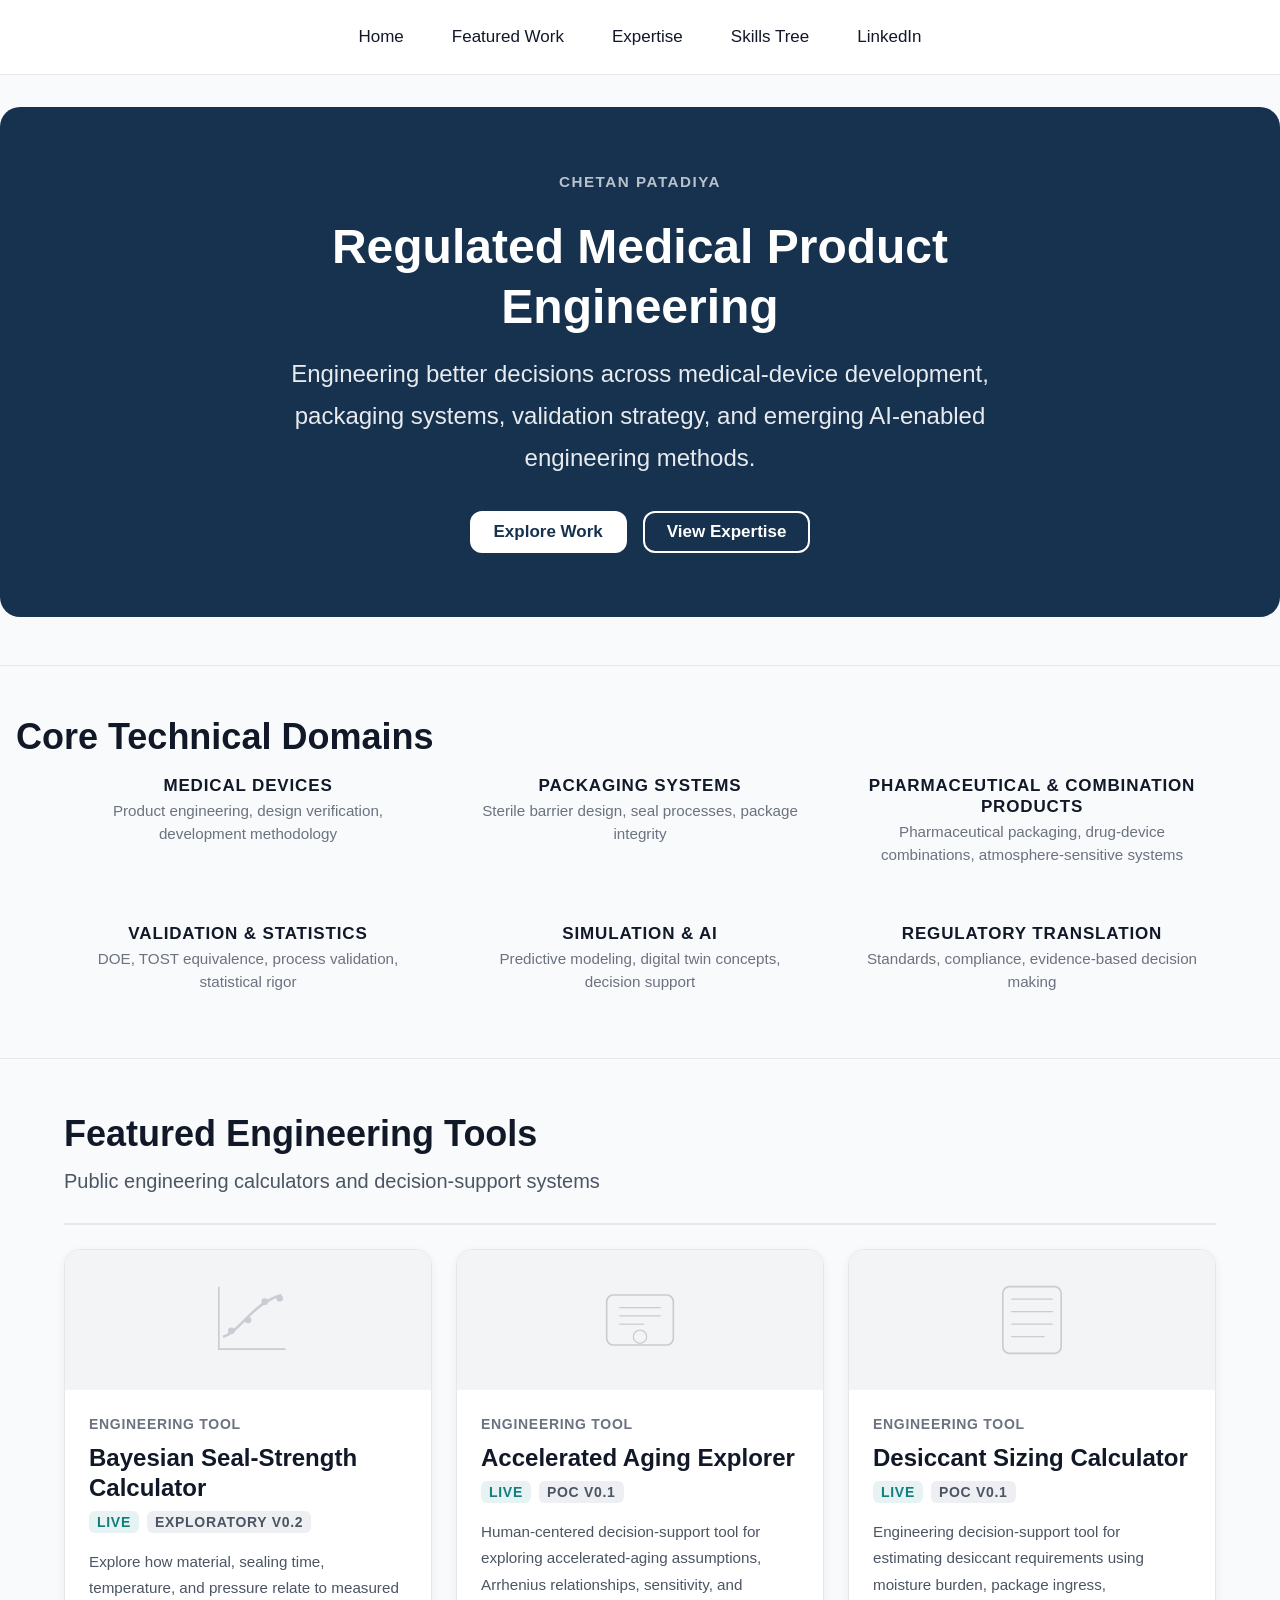
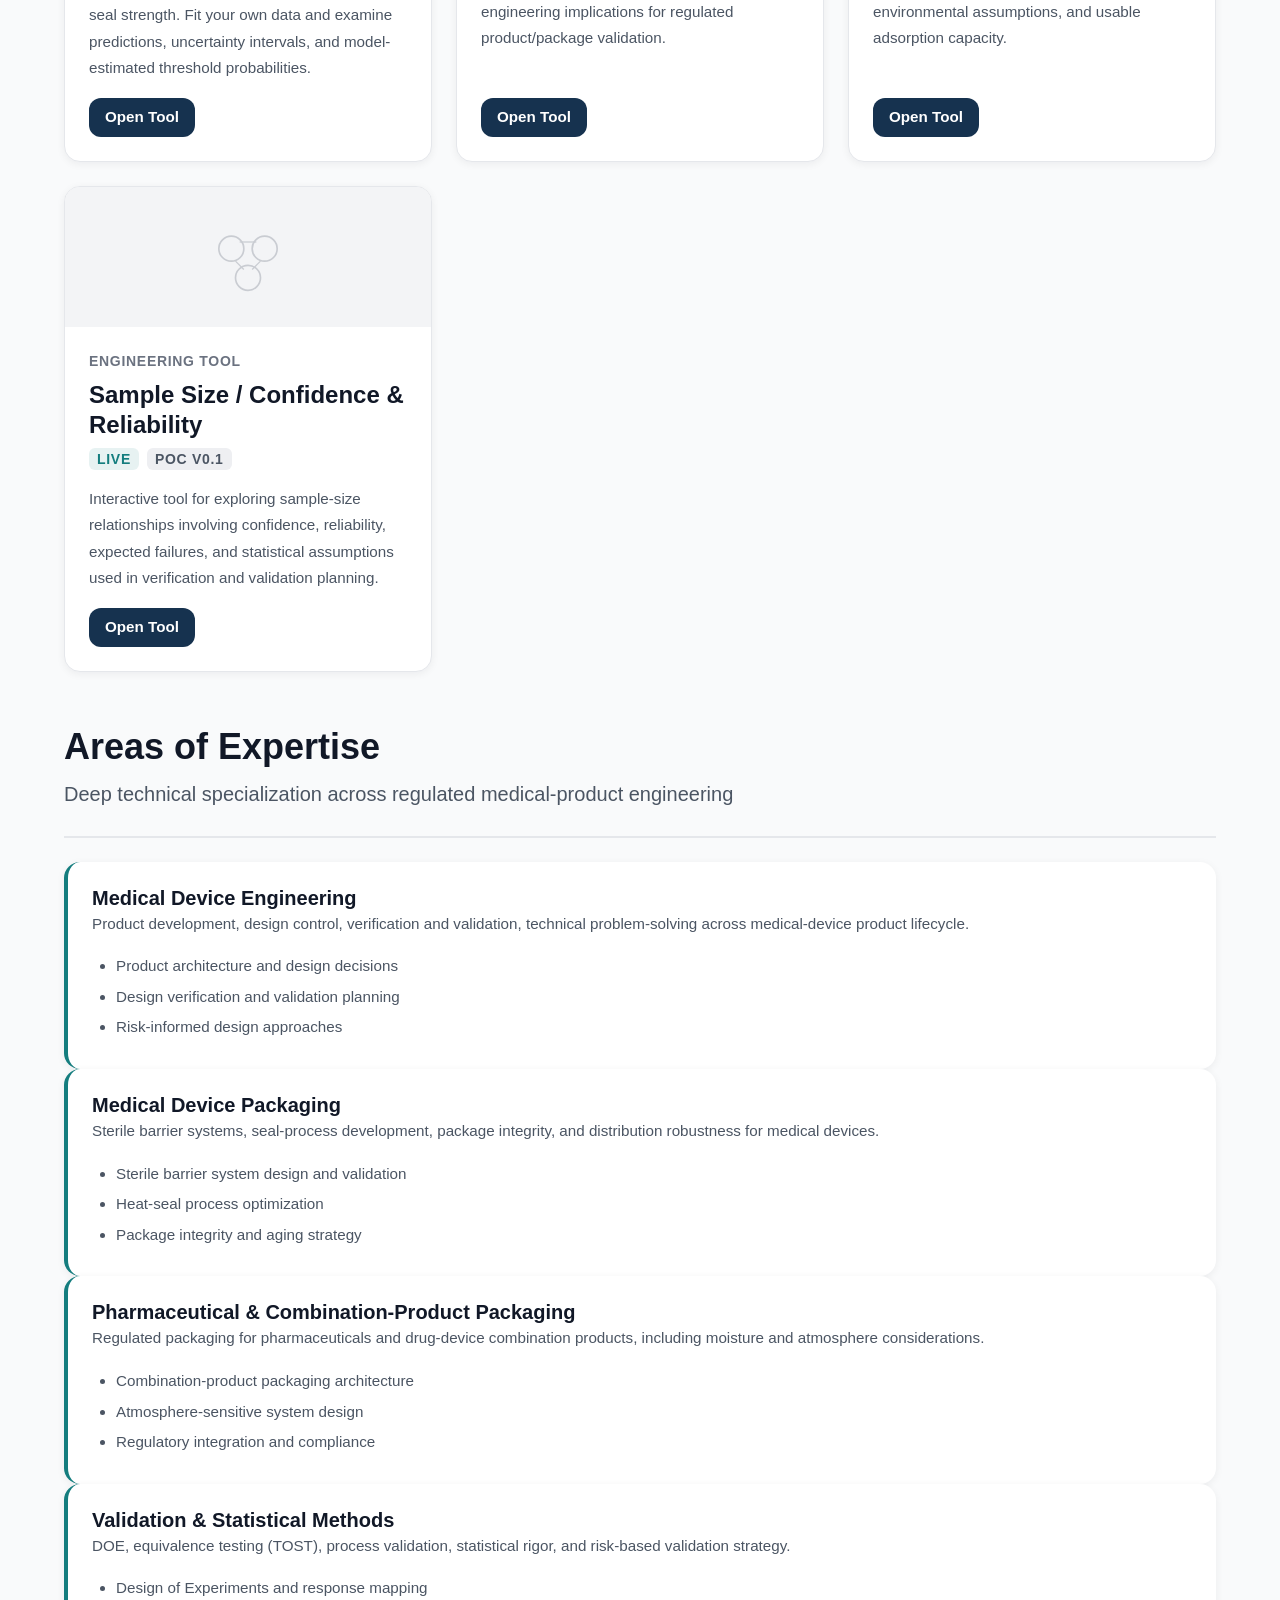
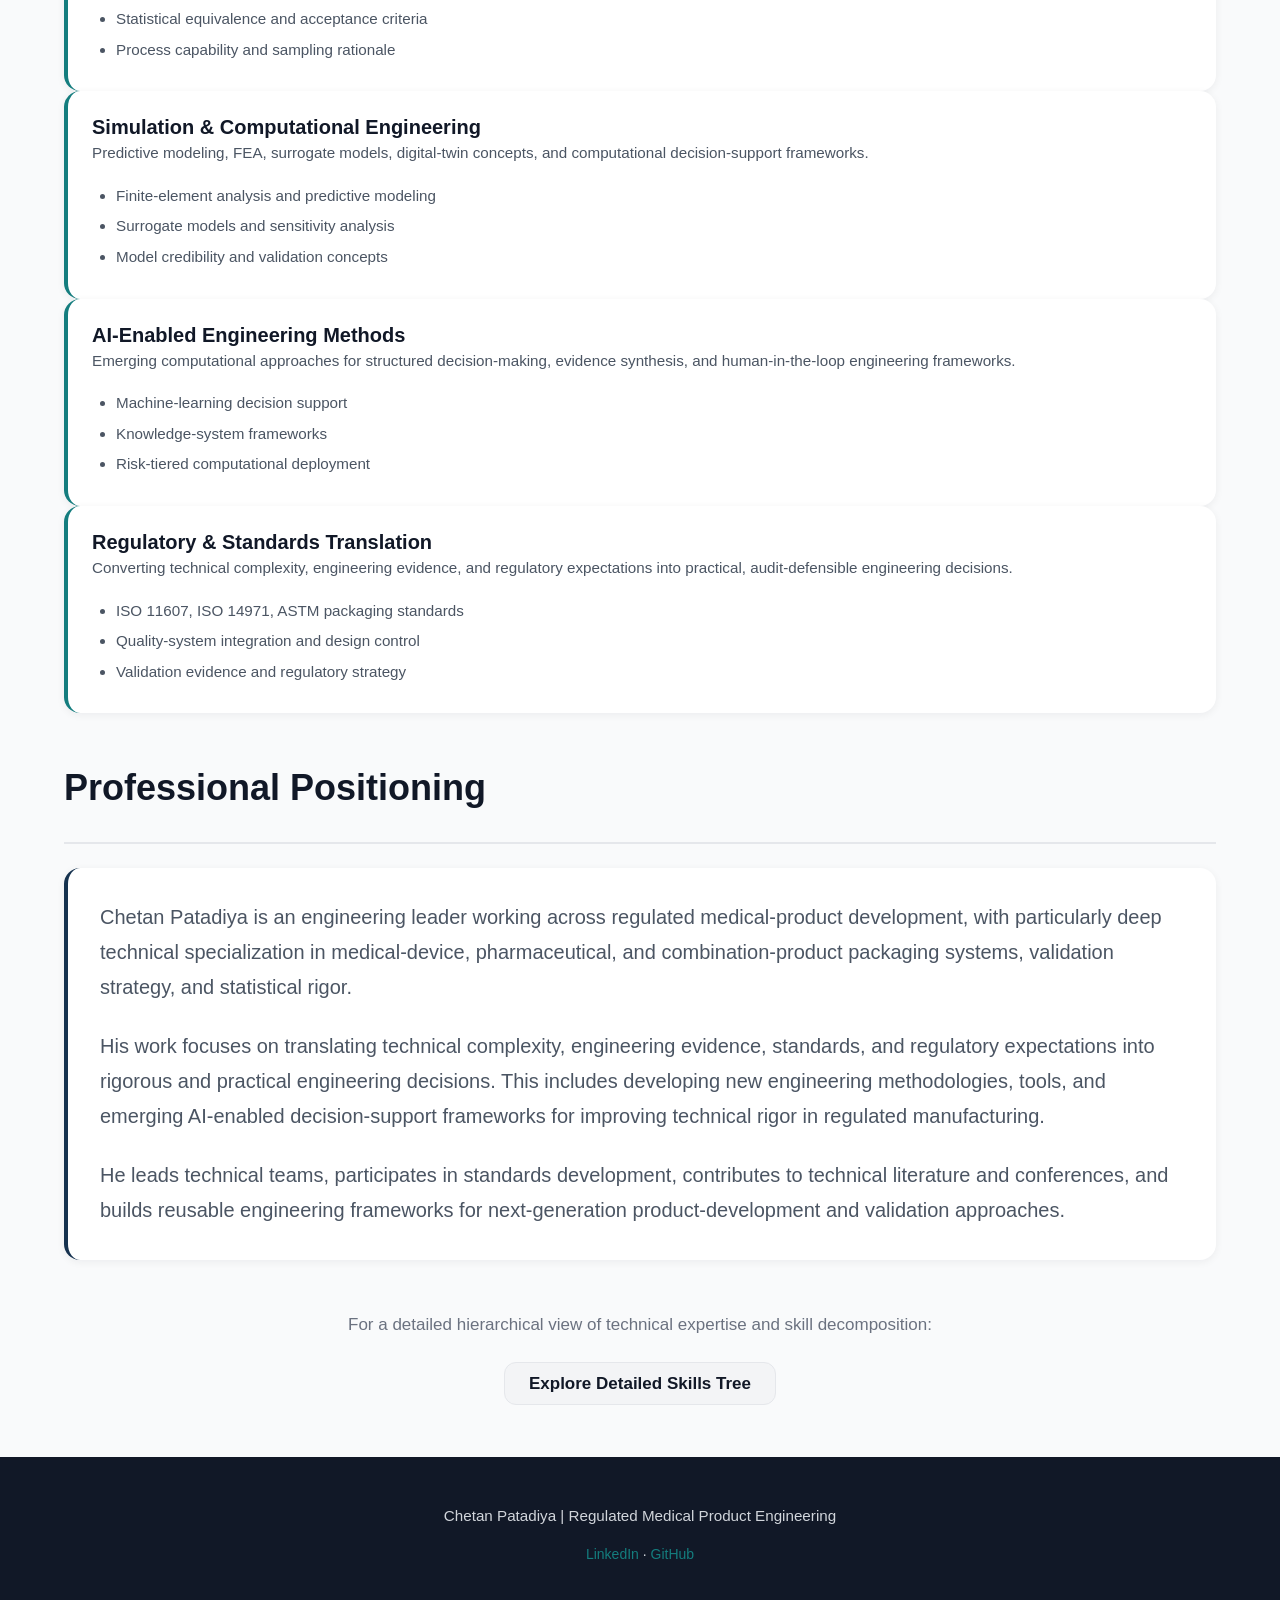
==== commit e3c5d56f: "Refactor featured engineering tools section in index.html" ====
--- a/index.html
+++ b/index.html
@@ -79,108 +79,176 @@
       </div>
     </section>
 
-    <!-- FEATURED WORK: ENGINEERING TOOLS -->
-    <section class="container mt-3xl mb-3xl" id="work">
-      <div class="section-header">
-        <h2>Featured Engineering Tools</h2>
-        <p>Public engineering calculators and decision-support systems</p>
-      </div>
-
-      <div class="featured-tools-container multi-project">
-        <!-- ACCELERATED AGING EXPLORER -->
-        <div class="project-card">
-          <div class="project-card-image">
-            <svg class="svg-placeholder" width="100" height="100" viewBox="0 0 120 120">
-              <rect x="20" y="30" width="80" height="60" rx="8" stroke="currentColor" stroke-width="2" fill="none"/>
-              <line x1="35" y1="45" x2="85" y2="45" stroke="currentColor" stroke-width="1.5"/>
-              <line x1="35" y1="55" x2="85" y2="55" stroke="currentColor" stroke-width="1.5"/>
-              <line x1="35" y1="65" x2="65" y2="65" stroke="currentColor" stroke-width="1.5"/>
-              <circle cx="60" cy="80" r="8" stroke="currentColor" stroke-width="1.5" fill="none"/>
-            </svg>
-          </div>
-          <div class="project-card-content">
-            <p class="project-category">Engineering Tool</p>
-            <h3 class="project-card-title">Accelerated Aging Explorer</h3>
-            <div class="project-card-status">
-              <span class="badge badge-teal">LIVE</span>
-              <span class="badge badge-neutral">POC v0.1</span>
-            </div>
-            <p class="project-card-description">
-              Human-centered decision-support tool for exploring accelerated-aging assumptions, 
-              Arrhenius relationships, sensitivity, and engineering implications for regulated 
-              product/package validation.
-            </p>
-            <div class="project-card-footer">
-              <a href="/accelerated-aging-explorer/" class="button button-primary button-small">
-                Open Tool
-              </a>
-            </div>
-          </div>
-        </div>
-
-        <!-- DESICCANT SIZING CALCULATOR -->
-        <div class="project-card">
-          <div class="project-card-image">
-            <svg class="svg-placeholder" width="100" height="100" viewBox="0 0 120 120">
-              <rect x="25" y="20" width="70" height="80" rx="8" stroke="currentColor" stroke-width="2" fill="none"/>
-              <line x1="35" y1="35" x2="85" y2="35" stroke="currentColor" stroke-width="1.5"/>
-              <line x1="35" y1="50" x2="85" y2="50" stroke="currentColor" stroke-width="1.5"/>
-              <line x1="35" y1="65" x2="85" y2="65" stroke="currentColor" stroke-width="1.5"/>
-              <line x1="35" y1="80" x2="75" y2="80" stroke="currentColor" stroke-width="1.5"/>
-            </svg>
-          </div>
-          <div class="project-card-content">
-            <p class="project-category">Engineering Tool</p>
-            <h3 class="project-card-title">Desiccant Sizing Calculator</h3>
-            <div class="project-card-status">
-              <span class="badge badge-teal">LIVE</span>
-              <span class="badge badge-neutral">POC v0.1</span>
-            </div>
-            <p class="project-card-description">
-              Engineering decision-support tool for estimating desiccant requirements using 
-              moisture burden, package ingress, environmental assumptions, and usable adsorption capacity.
-            </p>
-            <div class="project-card-footer">
-              <a href="/desiccant-sizing-calculator/" class="button button-primary button-small">
-                Open Tool
-              </a>
-            </div>
-          </div>
-        </div>
-
-        <!-- SAMPLE SIZE / CONFIDENCE & RELIABILITY CALCULATOR -->
-        <div class="project-card">
-          <div class="project-card-image">
-            <svg class="svg-placeholder" width="100" height="100" viewBox="0 0 120 120">
-              <circle cx="40" cy="50" r="15" stroke="currentColor" stroke-width="2" fill="none"/>
-              <circle cx="80" cy="50" r="15" stroke="currentColor" stroke-width="2" fill="none"/>
-              <circle cx="60" cy="85" r="15" stroke="currentColor" stroke-width="2" fill="none"/>
-              <line x1="50" y1="42" x2="70" y2="42" stroke="currentColor" stroke-width="1.5"/>
-              <line x1="45" y1="65" x2="55" y2="75" stroke="currentColor" stroke-width="1.5"/>
-              <line x1="75" y1="65" x2="65" y2="75" stroke="currentColor" stroke-width="1.5"/>
-            </svg>
-          </div>
-          <div class="project-card-content">
-            <p class="project-category">Engineering Tool</p>
-            <h3 class="project-card-title">Sample Size / Confidence & Reliability</h3>
-            <div class="project-card-status">
-              <span class="badge badge-teal">LIVE</span>
-              <span class="badge badge-neutral">POC v0.1</span>
-            </div>
-            <p class="project-card-description">
-              Interactive tool for exploring sample-size relationships involving confidence, 
-              reliability, expected failures, and statistical assumptions used in verification 
-              and validation planning.
-            </p>
-            <div class="project-card-footer">
-              <a href="/sample-size-calculator/" class="button button-primary button-small">
-                Open Tool
-              </a>
-            </div>
-          </div>
-        </div>
-      </div>
-    </section>
+  <!-- FEATURED WORK: ENGINEERING TOOLS -->
+<section class="container mt-3xl mb-3xl" id="work">
+  <div class="section-header">
+    <h2>Featured Engineering Tools</h2>
+    <p>Public engineering calculators and decision-support systems</p>
+  </div>
+
+  <div class="featured-tools-container multi-project">
+
+    <!-- BAYESIAN SEAL-STRENGTH CALCULATOR -->
+    <div class="project-card">
+      <div class="project-card-image">
+        <svg class="svg-placeholder" width="100" height="100"
+             viewBox="0 0 120 120" aria-hidden="true">
+          <path d="M25 20 V95 H105"
+                stroke="currentColor" stroke-width="2" fill="none"/>
+          <path d="M30 80 C50 75 65 40 100 30"
+                stroke="currentColor" stroke-width="3" fill="none"/>
+          <circle cx="40" cy="73" r="4" fill="currentColor"/>
+          <circle cx="60" cy="60" r="4" fill="currentColor"/>
+          <circle cx="80" cy="38" r="4" fill="currentColor"/>
+          <circle cx="98" cy="34" r="4" fill="currentColor"/>
+        </svg>
+      </div>
+      <div class="project-card-content">
+        <p class="project-category">Engineering Tool</p>
+        <h3 class="project-card-title">
+          Bayesian Seal-Strength Calculator
+        </h3>
+        <div class="project-card-status">
+          <span class="badge badge-teal">LIVE</span>
+          <span class="badge badge-neutral">Exploratory v0.2</span>
+        </div>
+        <p class="project-card-description">
+          Explore how material, sealing time, temperature, and pressure
+          relate to measured seal strength. Fit your own data and examine
+          predictions, uncertainty intervals, and model-estimated
+          threshold probabilities.
+        </p>
+        <div class="project-card-footer">
+          <a href="/bayesian-seal-strength-calculator/"
+             class="button button-primary button-small">
+            Open Tool
+          </a>
+        </div>
+      </div>
+    </div>
+
+    <!-- ACCELERATED AGING EXPLORER -->
+    <div class="project-card">
+      <div class="project-card-image">
+        <svg class="svg-placeholder" width="100" height="100"
+             viewBox="0 0 120 120" aria-hidden="true">
+          <rect x="20" y="30" width="80" height="60" rx="8"
+                stroke="currentColor" stroke-width="2" fill="none"/>
+          <line x1="35" y1="45" x2="85" y2="45"
+                stroke="currentColor" stroke-width="1.5"/>
+          <line x1="35" y1="55" x2="85" y2="55"
+                stroke="currentColor" stroke-width="1.5"/>
+          <line x1="35" y1="65" x2="65" y2="65"
+                stroke="currentColor" stroke-width="1.5"/>
+          <circle cx="60" cy="80" r="8"
+                  stroke="currentColor" stroke-width="1.5" fill="none"/>
+        </svg>
+      </div>
+      <div class="project-card-content">
+        <p class="project-category">Engineering Tool</p>
+        <h3 class="project-card-title">Accelerated Aging Explorer</h3>
+        <div class="project-card-status">
+          <span class="badge badge-teal">LIVE</span>
+          <span class="badge badge-neutral">POC v0.1</span>
+        </div>
+        <p class="project-card-description">
+          Human-centered decision-support tool for exploring
+          accelerated-aging assumptions, Arrhenius relationships,
+          sensitivity, and engineering implications for regulated
+          product/package validation.
+        </p>
+        <div class="project-card-footer">
+          <a href="/accelerated-aging-explorer/"
+             class="button button-primary button-small">
+            Open Tool
+          </a>
+        </div>
+      </div>
+    </div>
+
+    <!-- DESICCANT SIZING CALCULATOR -->
+    <div class="project-card">
+      <div class="project-card-image">
+        <svg class="svg-placeholder" width="100" height="100"
+             viewBox="0 0 120 120" aria-hidden="true">
+          <rect x="25" y="20" width="70" height="80" rx="8"
+                stroke="currentColor" stroke-width="2" fill="none"/>
+          <line x1="35" y1="35" x2="85" y2="35"
+                stroke="currentColor" stroke-width="1.5"/>
+          <line x1="35" y1="50" x2="85" y2="50"
+                stroke="currentColor" stroke-width="1.5"/>
+          <line x1="35" y1="65" x2="85" y2="65"
+                stroke="currentColor" stroke-width="1.5"/>
+          <line x1="35" y1="80" x2="75" y2="80"
+                stroke="currentColor" stroke-width="1.5"/>
+        </svg>
+      </div>
+      <div class="project-card-content">
+        <p class="project-category">Engineering Tool</p>
+        <h3 class="project-card-title">Desiccant Sizing Calculator</h3>
+        <div class="project-card-status">
+          <span class="badge badge-teal">LIVE</span>
+          <span class="badge badge-neutral">POC v0.1</span>
+        </div>
+        <p class="project-card-description">
+          Engineering decision-support tool for estimating desiccant
+          requirements using moisture burden, package ingress,
+          environmental assumptions, and usable adsorption capacity.
+        </p>
+        <div class="project-card-footer">
+          <a href="/desiccant-sizing-calculator/"
+             class="button button-primary button-small">
+            Open Tool
+          </a>
+        </div>
+      </div>
+    </div>
+
+    <!-- SAMPLE SIZE / CONFIDENCE & RELIABILITY CALCULATOR -->
+    <div class="project-card">
+      <div class="project-card-image">
+        <svg class="svg-placeholder" width="100" height="100"
+             viewBox="0 0 120 120" aria-hidden="true">
+          <circle cx="40" cy="50" r="15"
+                  stroke="currentColor" stroke-width="2" fill="none"/>
+          <circle cx="80" cy="50" r="15"
+                  stroke="currentColor" stroke-width="2" fill="none"/>
+          <circle cx="60" cy="85" r="15"
+                  stroke="currentColor" stroke-width="2" fill="none"/>
+          <line x1="50" y1="42" x2="70" y2="42"
+                stroke="currentColor" stroke-width="1.5"/>
+          <line x1="45" y1="65" x2="55" y2="75"
+                stroke="currentColor" stroke-width="1.5"/>
+          <line x1="75" y1="65" x2="65" y2="75"
+                stroke="currentColor" stroke-width="1.5"/>
+        </svg>
+      </div>
+      <div class="project-card-content">
+        <p class="project-category">Engineering Tool</p>
+        <h3 class="project-card-title">
+          Sample Size / Confidence &amp; Reliability
+        </h3>
+        <div class="project-card-status">
+          <span class="badge badge-teal">LIVE</span>
+          <span class="badge badge-neutral">POC v0.1</span>
+        </div>
+        <p class="project-card-description">
+          Interactive tool for exploring sample-size relationships
+          involving confidence, reliability, expected failures,
+          and statistical assumptions used in verification
+          and validation planning.
+        </p>
+        <div class="project-card-footer">
+          <a href="/sample-size-calculator/"
+             class="button button-primary button-small">
+            Open Tool
+          </a>
+        </div>
+      </div>
+    </div>
+
+  </div>
+</section>
 
     <!-- EXPERTISE HIGHLIGHTS -->
     <section class="container mt-3xl mb-3xl" id="expertise">
--- a/css/styles.css
+++ b/css/styles.css
@@ -264,7 +264,7 @@
 .mt-lg { margin-top: var(--space-lg); }
 .mt-xl { margin-top: var(--space-xl); }
 .mt-2xl { margin-top: var(--space-2xl); }
-.mt-3xl { margin-top: var(--space-3xl); }
+.mt-3xl { margin-top: 52px; }
 
 .mb-0 { margin-bottom: 0; }
 .mb-xs { margin-bottom: var(--space-xs); }
@@ -273,7 +273,7 @@
 .mb-lg { margin-bottom: var(--space-lg); }
 .mb-xl { margin-bottom: var(--space-xl); }
 .mb-2xl { margin-bottom: var(--space-2xl); }
-.mb-3xl { margin-bottom: var(--space-3xl); }
+.mb-3xl { margin-bottom: 52px; }
 
 .py-md { padding-top: var(--space-md); padding-bottom: var(--space-md); }
 .py-lg { padding-top: var(--space-lg); padding-bottom: var(--space-lg); }
@@ -518,7 +518,7 @@
 /* --- COMPONENT: SECTIONS --- */
 
 section {
-  margin: var(--space-2xl) 0;
+  margin: var(--space-xl) 0;
 }
 
 section > *:first-child {
@@ -551,7 +551,7 @@
   padding: var(--space-3xl) var(--space-md);
   border-radius: var(--radius-xl);
   text-align: center;
-  margin-bottom: var(--space-3xl);
+  margin-bottom: var(--space-2xl);
 }
 
 .hero-content {
@@ -632,14 +632,7 @@
 }
 
 .site-nav-logo {
-  font-weight: var(--font-weight-bold);
-  font-size: var(--font-size-lg);
-  color: var(--color-brand-primary);
-  text-decoration: none;
-}
-
-.site-nav-logo:hover {
-  color: var(--color-teal);
+  display: none;
 }
 
 nav {
@@ -758,7 +751,7 @@
 
 .project-card-image {
   width: 100%;
-  height: 180px;
+  height: 140px;
   background: var(--color-neutral-100);
   display: flex;
   align-items: center;
@@ -831,7 +824,7 @@
   border-top: 1px solid var(--color-border);
   border-bottom: 1px solid var(--color-border);
   padding: var(--space-2xl) var(--space-md);
-  margin: var(--space-2xl) 0;
+  margin: var(--space-lg) 0;
 }
 
 .credibility-strip h3 {
@@ -846,18 +839,30 @@
 
 .domains-list {
   display: grid;
-  grid-template-columns: repeat(auto-fit, minmax(200px, 1fr));
+  grid-template-columns: repeat(3, 1fr);
   gap: var(--space-lg);
   max-width: 1200px;
   margin: 0 auto;
 }
 
+@media (max-width: 1024px) {
+  .domains-list {
+    grid-template-columns: repeat(2, 1fr);
+  }
+}
+
+@media (max-width: 640px) {
+  .domains-list {
+    grid-template-columns: 1fr;
+  }
+}
+
 .domain-item {
   text-align: center;
   padding: var(--space-md);
 }
 
-.domain-item h4 {
+.domain-item h3 {
   font-size: var(--font-size-base);
   font-weight: var(--font-weight-semibold);
   color: var(--color-text-primary);
@@ -873,7 +878,7 @@
 /* --- COMPONENT: SECTION HEADER --- */
 
 .section-header {
-  margin-bottom: var(--space-2xl);
+  margin-bottom: var(--space-lg);
   border-bottom: 2px solid var(--color-border);
   padding-bottom: var(--space-lg);
 }
@@ -971,7 +976,7 @@
 .skills-main {
   max-width: 1200px;
   margin: 0 auto;
-  padding: var(--space-xl) var(--space-md) var(--space-3xl);
+  padding: var(--space-lg) var(--space-md) var(--space-2xl);
 }
 
 .summary-card {
@@ -979,7 +984,7 @@
   padding: var(--space-xl);
   border-radius: var(--radius-lg);
   box-shadow: var(--shadow-sm);
-  margin-bottom: var(--space-xl);
+  margin-bottom: var(--space-lg);
   border: 1px solid var(--color-border);
 }
 
@@ -1011,11 +1016,11 @@
 .tree {
   background: var(--color-surface);
   border-radius: var(--radius-lg);
-  padding: var(--space-xl);
+  padding: var(--space-lg);
   box-shadow: var(--shadow-sm);
   border: 1px solid var(--color-border);
   overflow-x: auto;
-  margin-bottom: var(--space-2xl);
+  margin-bottom: var(--space-lg);
 }
 
 .tree ul {
@@ -1023,9 +1028,10 @@
   position: relative;
   display: flex;
   justify-content: center;
-  gap: var(--space-xl);
+  gap: var(--space-md);
   margin: 0;
   list-style: none;
+  flex-wrap: wrap;
 }
 
 .tree li {
@@ -1033,7 +1039,8 @@
   text-align: center;
   position: relative;
   padding: var(--space-lg) var(--space-sm) 0;
-  min-width: 220px;
+  min-width: 180px;
+  flex: 0 1 auto;
 }
 
 .tree li::before,
@@ -1091,7 +1098,7 @@
   background: var(--color-neutral-50);
   border: 1px solid var(--color-border);
   border-radius: var(--radius-md);
-  padding: var(--space-md);
+  padding: var(--space-sm) var(--space-md);
   width: 100%;
   text-align: left;
   box-shadow: var(--shadow-xs);
@@ -1105,8 +1112,8 @@
 }
 
 .node h3 {
-  margin: 0 0 var(--space-sm);
-  font-size: var(--font-size-base);
+  margin: 0 0 4px;
+  font-size: var(--font-size-sm);
   color: var(--color-text-primary);
   font-weight: var(--font-weight-bold);
 }
@@ -1115,7 +1122,7 @@
   margin: 0;
   font-size: var(--font-size-xs);
   color: var(--color-text-secondary);
-  line-height: var(--line-height-normal);
+  line-height: 1.3;
 }
 
 .node.root {
@@ -1238,7 +1245,7 @@
   background: var(--color-neutral-900);
   color: var(--color-neutral-300);
   padding: var(--space-2xl) var(--space-md);
-  margin-top: var(--space-3xl);
+  margin-top: var(--space-2xl);
   font-size: var(--font-size-sm);
   text-align: center;
 }
@@ -1269,17 +1276,28 @@
 
 /* Tablet and up */
 @media (min-width: 768px) {
+  .site-nav-container {
+    justify-content: center;
+  }
+
   .nav-toggle {
     display: none;
   }
   
   .nav-menu {
     display: flex;
+    justify-content: center;
+    margin: 0 auto;
   }
 }
 
 /* Mobile */
 @media (max-width: 767px) {
+  .site-nav-container {
+    justify-content: flex-end;
+    position: relative;
+  }
+
   body {
     font-size: var(--font-size-base);
   }
@@ -1373,16 +1391,30 @@
   }
 }
 
-/* Featured single-tool presentation */
+/* Featured tools presentation */
 .featured-tools-container {
-  max-width: 760px;
+  display: grid;
+  grid-template-columns: repeat(3, 1fr);
+  gap: var(--space-lg);
+  max-width: 100%;
   margin: 0 auto;
+}
+
+@media (max-width: 1024px) {
+  .featured-tools-container {
+    grid-template-columns: repeat(2, 1fr);
+  }
+}
+
+@media (max-width: 640px) {
+  .featured-tools-container {
+    grid-template-columns: 1fr;
+  }
 }
 
 .featured-tools-container.multi-project {
   max-width: 100%;
   display: grid;
-  grid-template-columns: repeat(auto-fit, minmax(300px, 1fr));
   gap: var(--space-lg);
 }
 
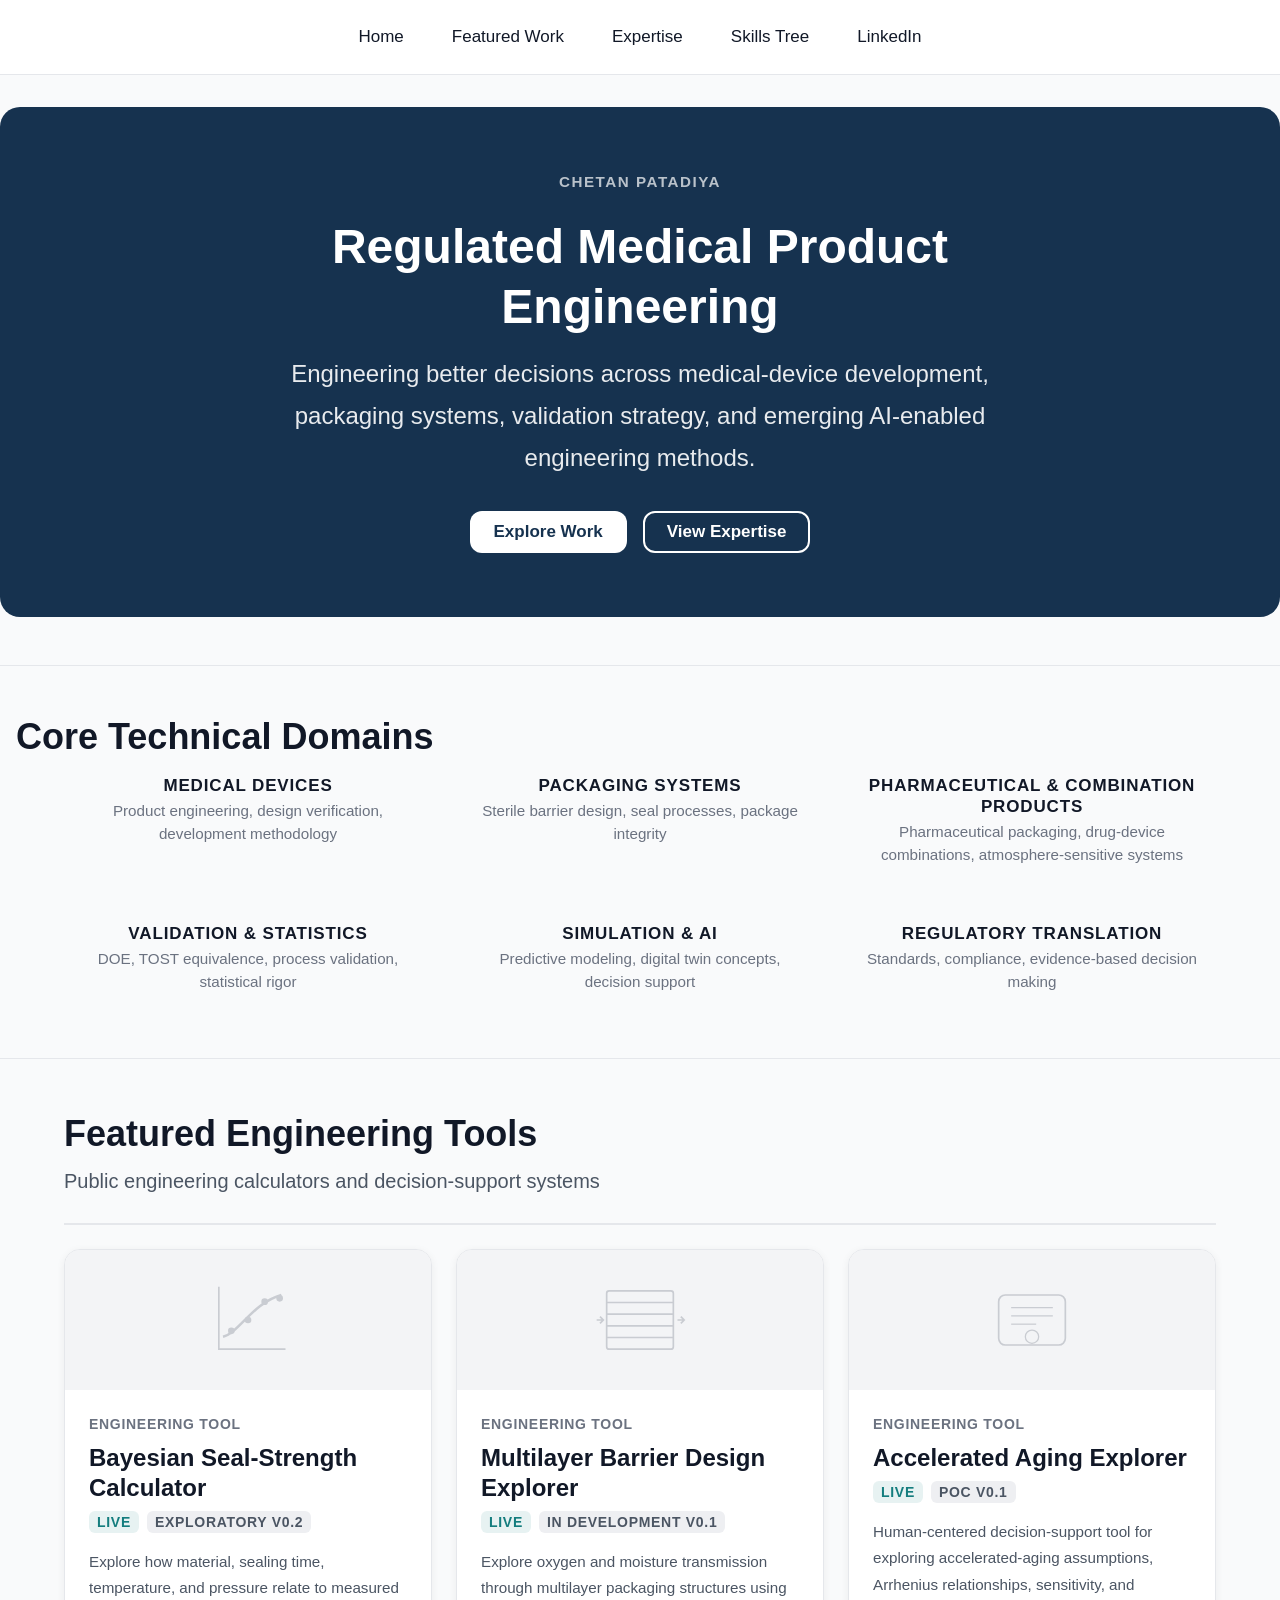
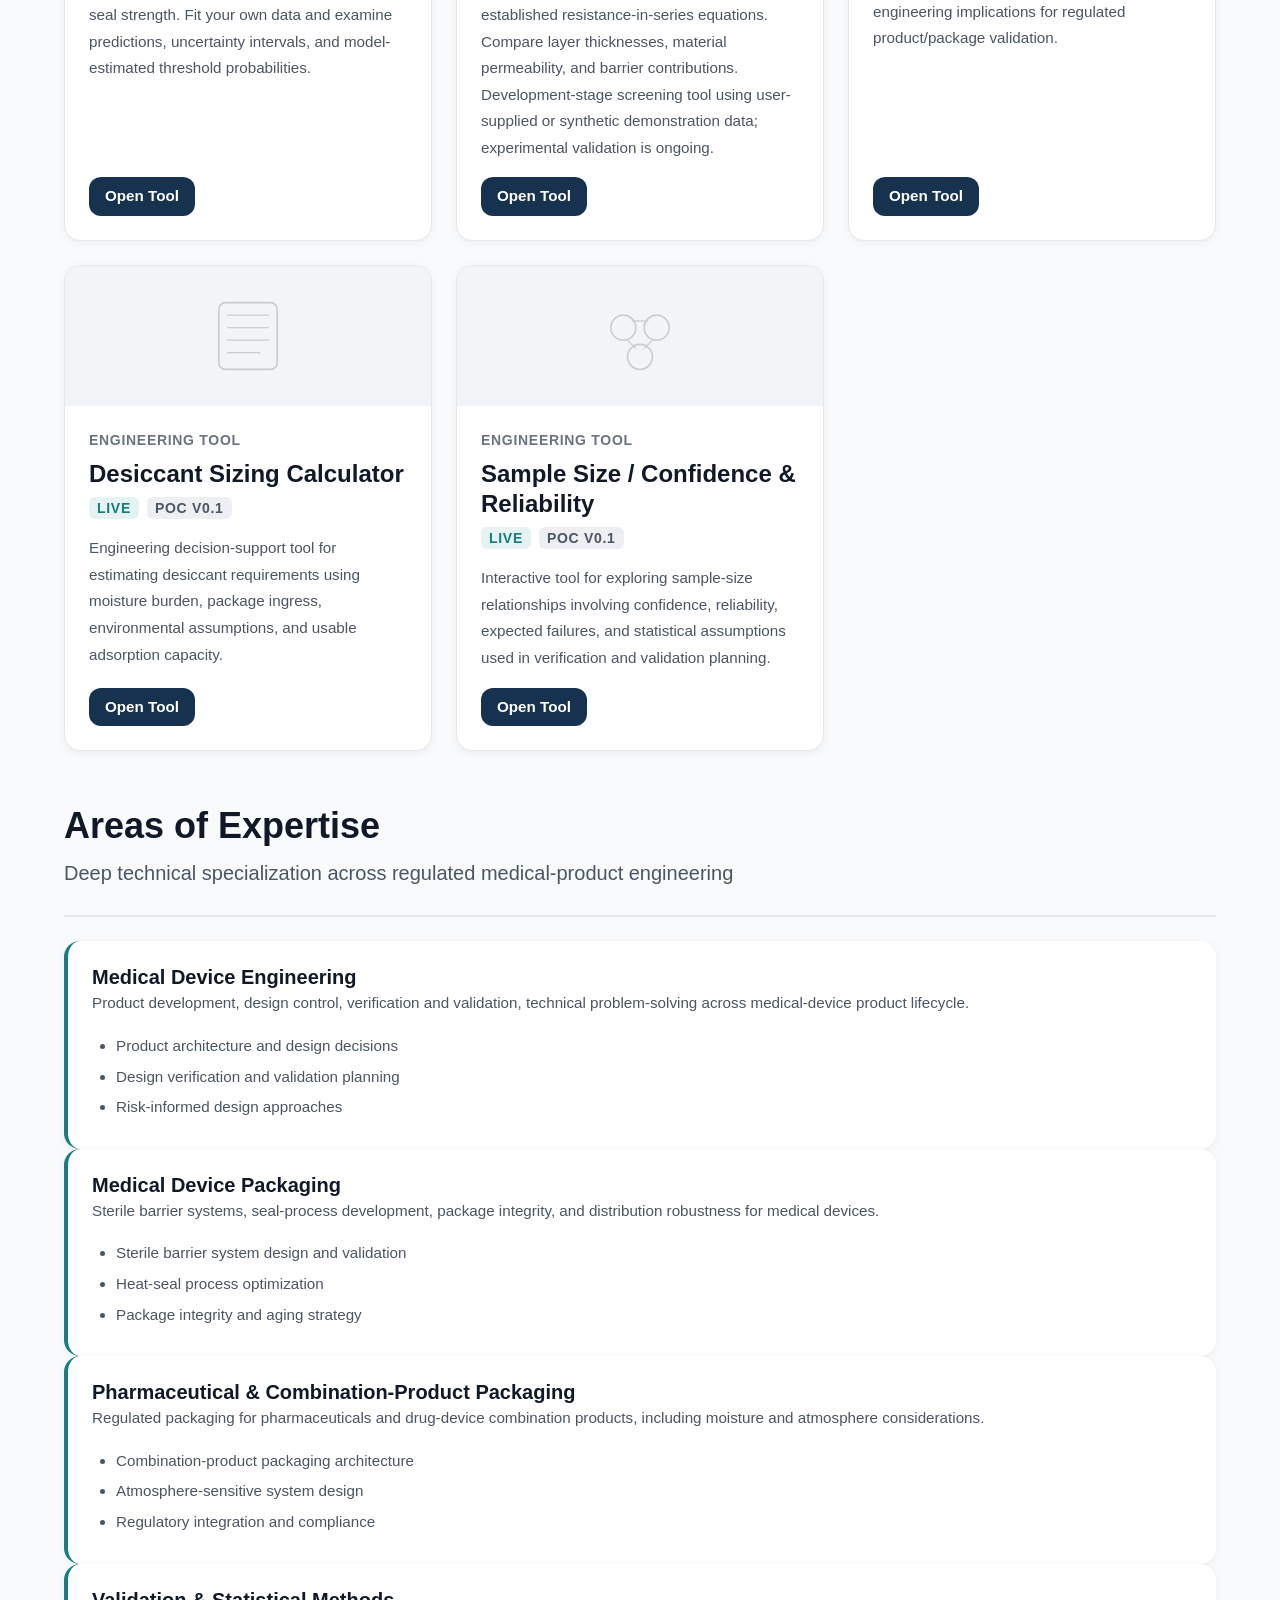
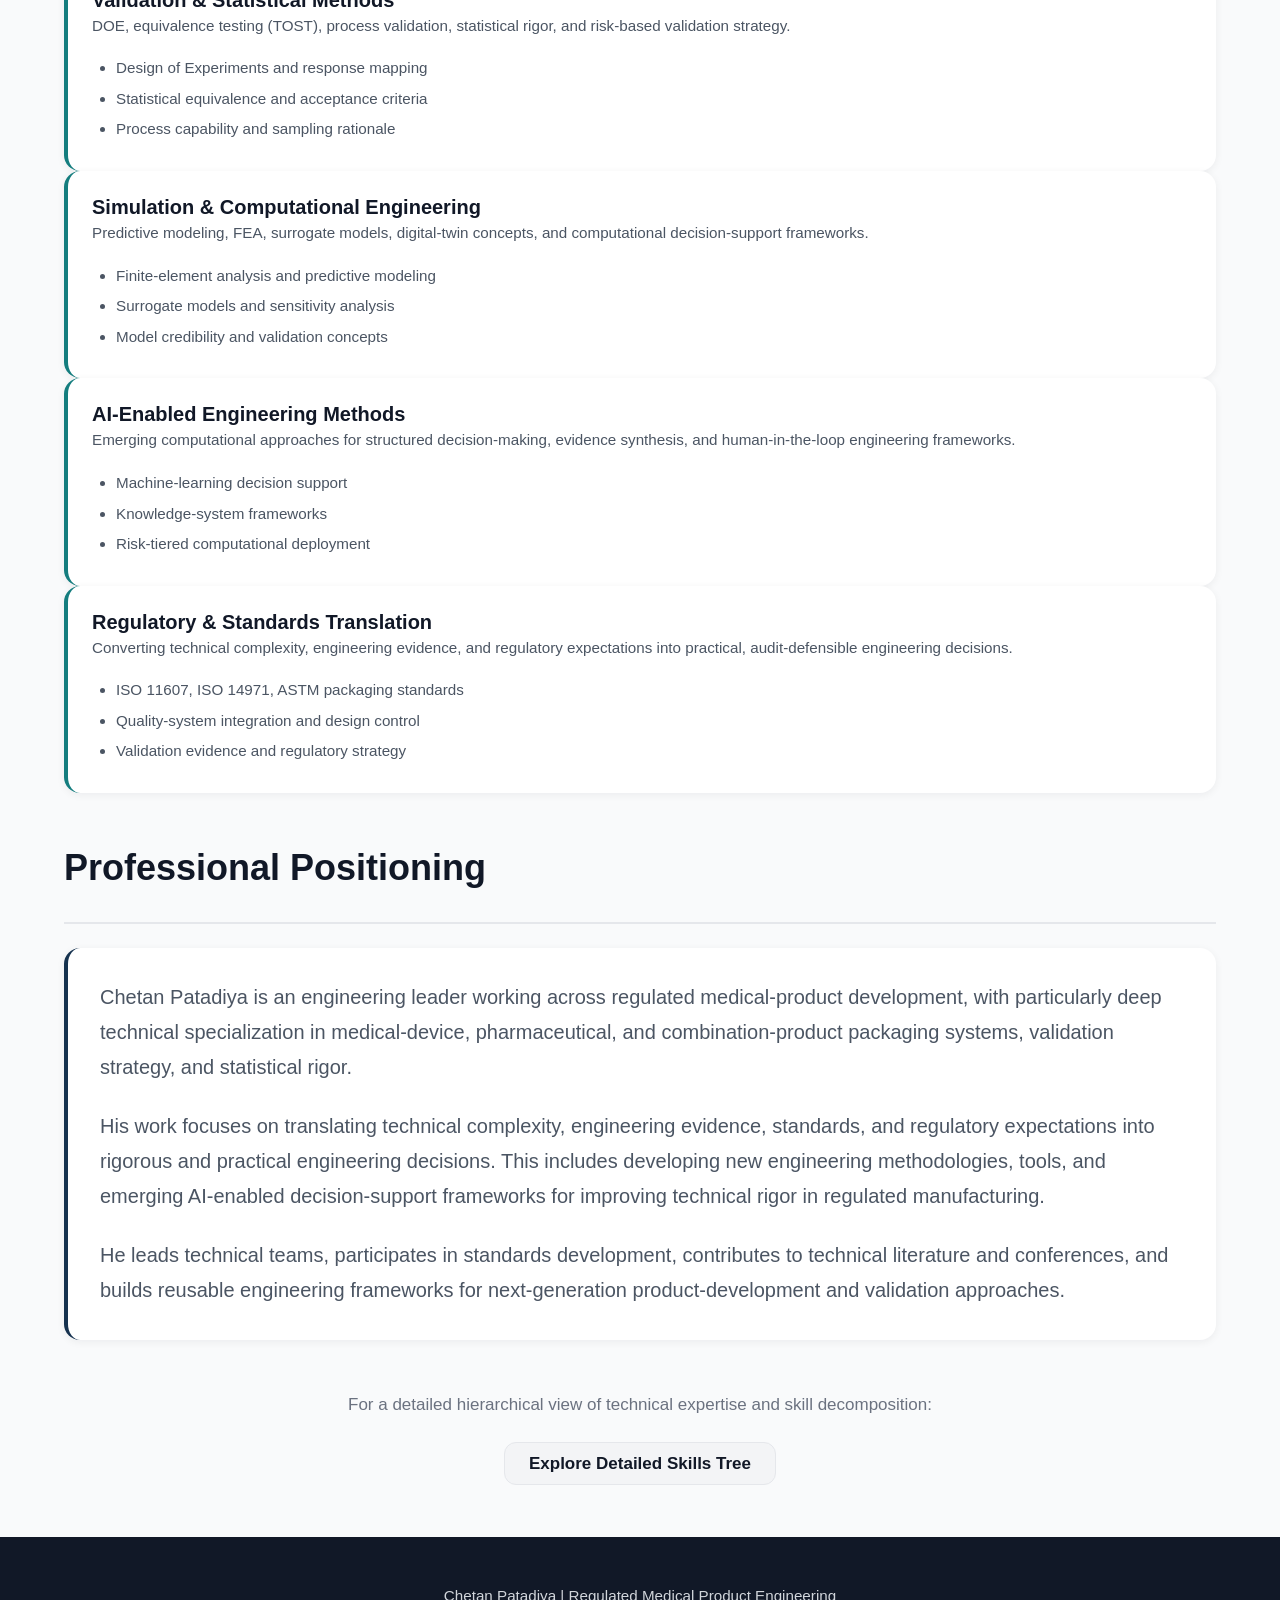
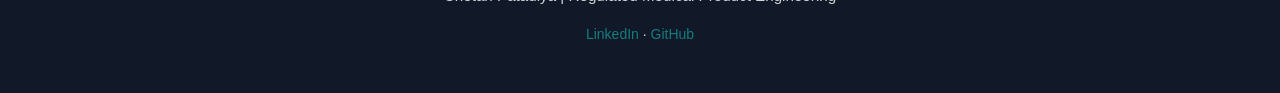
==== commit c0a02d43: "Add Multilayer Barrier Design Explorer project card Added a new project card for the Multilayer Barr" ====
--- a/index.html
+++ b/index.html
@@ -127,6 +127,67 @@
       </div>
     </div>
 
+    
+<!-- MULTILAYER BARRIER DESIGN EXPLORER -->
+<div class="project-card">
+  <div class="project-card-image">
+    <svg class="svg-placeholder" width="100" height="100"
+         viewBox="0 0 120 120" aria-hidden="true">
+      <rect x="20" y="25" width="80" height="70"
+            rx="3" stroke="currentColor"
+            stroke-width="2" fill="none"/>
+      <line x1="20" y1="39" x2="100" y2="39"
+            stroke="currentColor" stroke-width="2"/>
+      <line x1="20" y1="53" x2="100" y2="53"
+            stroke="currentColor" stroke-width="2"/>
+      <line x1="20" y1="67" x2="100" y2="67"
+            stroke="currentColor" stroke-width="2"/>
+      <line x1="20" y1="81" x2="100" y2="81"
+            stroke="currentColor" stroke-width="2"/>
+      <path d="M8 60 H15 M12 56 L16 60 L12 64"
+            stroke="currentColor" stroke-width="2"
+            fill="none"/>
+      <path d="M105 60 H113 M109 56 L113 60 L109 64"
+            stroke="currentColor" stroke-width="2"
+            fill="none"/>
+    </svg>
+  </div>
+
+  <div class="project-card-content">
+    <p class="project-category">Engineering Tool</p>
+
+    <h3 class="project-card-title">
+      Multilayer Barrier Design Explorer
+    </h3>
+
+    <div class="project-card-status">
+      <span class="badge badge-teal">LIVE</span>
+      <span class="badge badge-neutral">
+        In Development v0.1
+      </span>
+    </div>
+
+    <p class="project-card-description">
+      Explore oxygen and moisture transmission through
+      multilayer packaging structures using established
+      resistance-in-series equations. Compare layer
+      thicknesses, material permeability, and barrier
+      contributions. Development-stage screening tool
+      using user-supplied or synthetic demonstration data;
+      experimental validation is ongoing.
+    </p>
+
+    <div class="project-card-footer">
+      <a href="https://chetanpatadiya.github.io/barrier-design-explorer/"
+         class="button button-primary button-small"
+         target="_blank" rel="noopener noreferrer">
+        Open Tool
+      </a>
+    </div>
+  </div>
+</div>
+
+
     <!-- ACCELERATED AGING EXPLORER -->
     <div class="project-card">
       <div class="project-card-image">
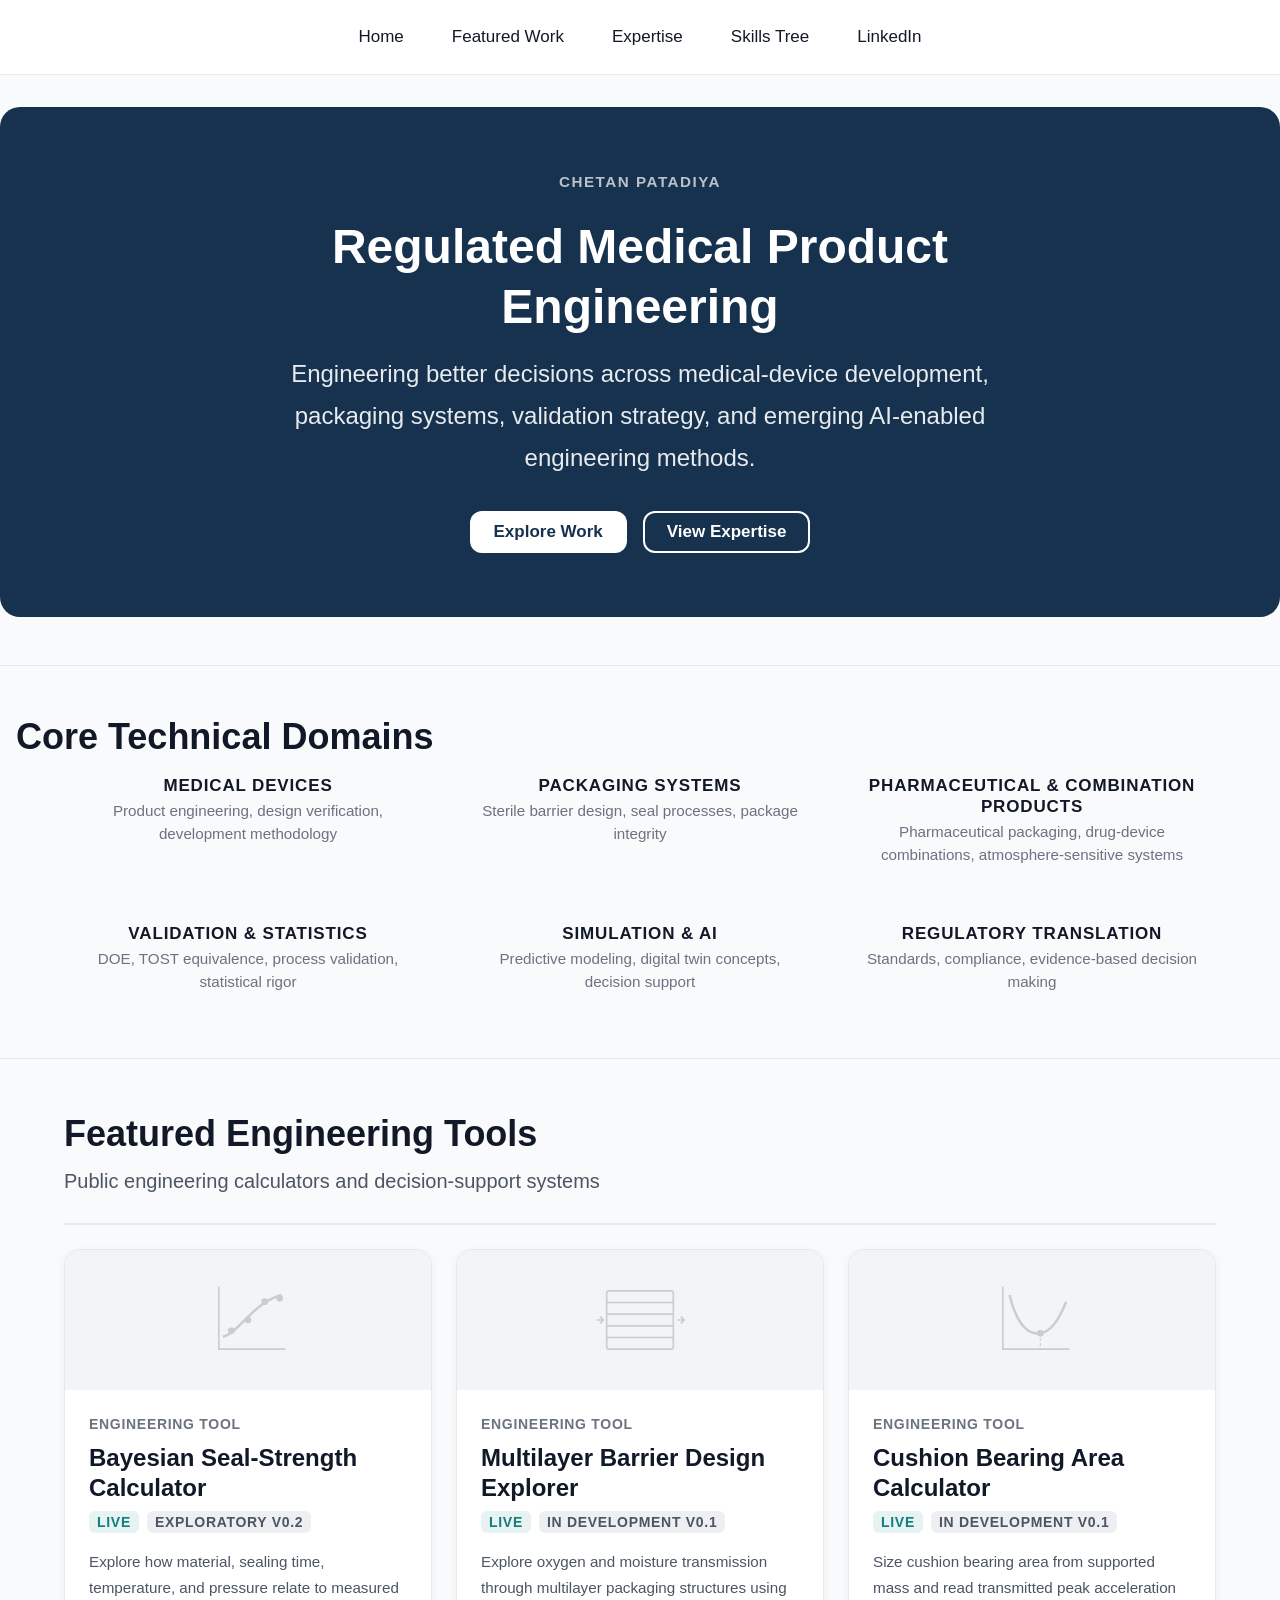
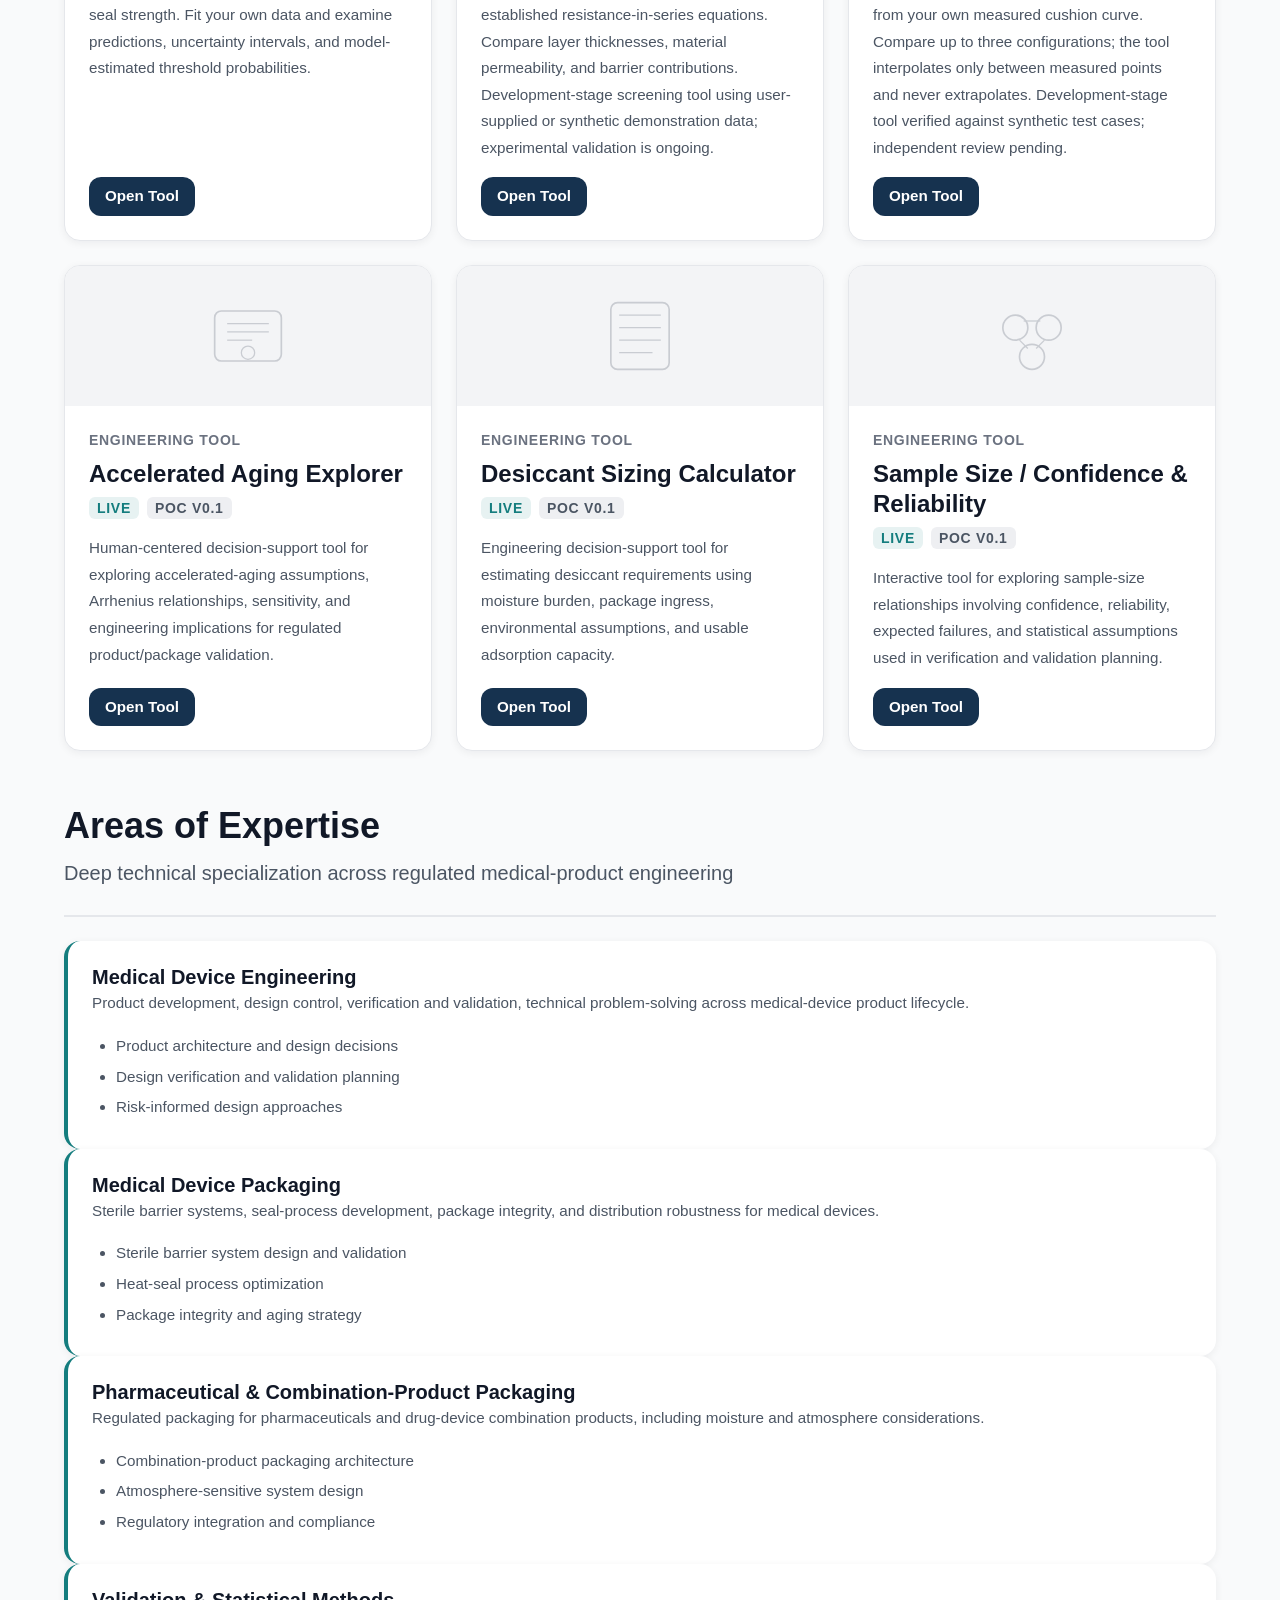
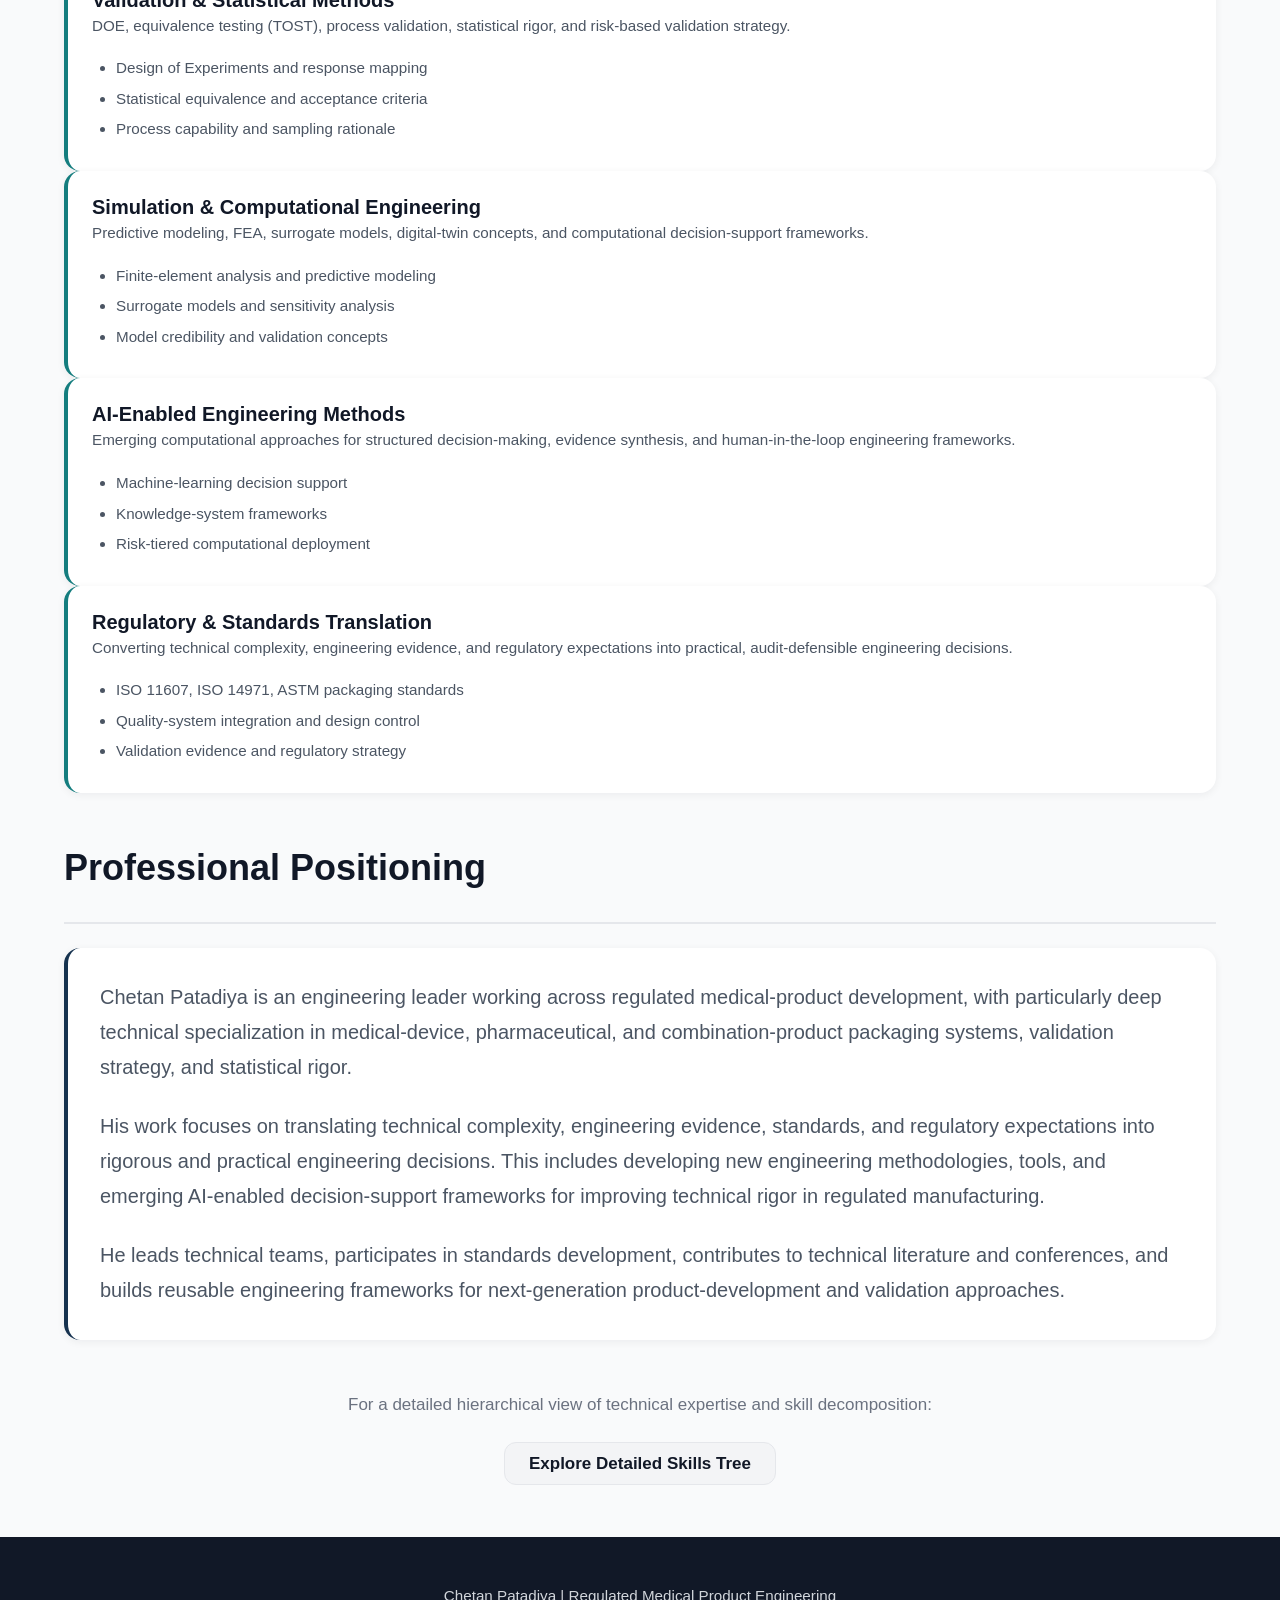
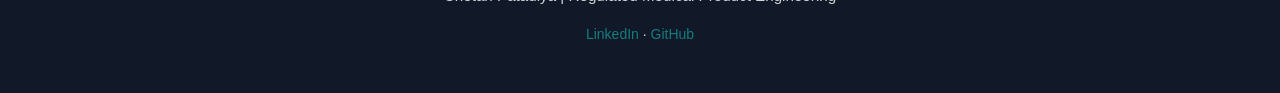
==== commit 513eb569: "Add Cushion Bearing Area Calculator project card Links Featured Engineering Tools to the new EP01 ca" ====
--- a/index.html
+++ b/index.html
@@ -188,6 +188,47 @@
 </div>
 
 
+    <!-- CUSHION BEARING AREA CALCULATOR -->
+    <div class="project-card">
+      <div class="project-card-image">
+        <svg class="svg-placeholder" width="100" height="100"
+             viewBox="0 0 120 120" aria-hidden="true">
+          <path d="M25 20 V95 H105"
+                stroke="currentColor" stroke-width="2" fill="none"/>
+          <path d="M33 30 C42 66 56 78 70 76 C84 74 94 56 101 38"
+                stroke="currentColor" stroke-width="3" fill="none"/>
+          <line x1="70" y1="76" x2="70" y2="95"
+                stroke="currentColor" stroke-width="1.5"
+                stroke-dasharray="3 3"/>
+          <circle cx="70" cy="76" r="4" fill="currentColor"/>
+        </svg>
+      </div>
+      <div class="project-card-content">
+        <p class="project-category">Engineering Tool</p>
+        <h3 class="project-card-title">
+          Cushion Bearing Area Calculator
+        </h3>
+        <div class="project-card-status">
+          <span class="badge badge-teal">LIVE</span>
+          <span class="badge badge-neutral">In Development v0.1</span>
+        </div>
+        <p class="project-card-description">
+          Size cushion bearing area from supported mass and read
+          transmitted peak acceleration from your own measured
+          cushion curve. Compare up to three configurations; the
+          tool interpolates only between measured points and never
+          extrapolates. Development-stage tool verified against
+          synthetic test cases; independent review pending.
+        </p>
+        <div class="project-card-footer">
+          <a href="/cushion-bearing-area-calculator/"
+             class="button button-primary button-small">
+            Open Tool
+          </a>
+        </div>
+      </div>
+    </div>
+
     <!-- ACCELERATED AGING EXPLORER -->
     <div class="project-card">
       <div class="project-card-image">
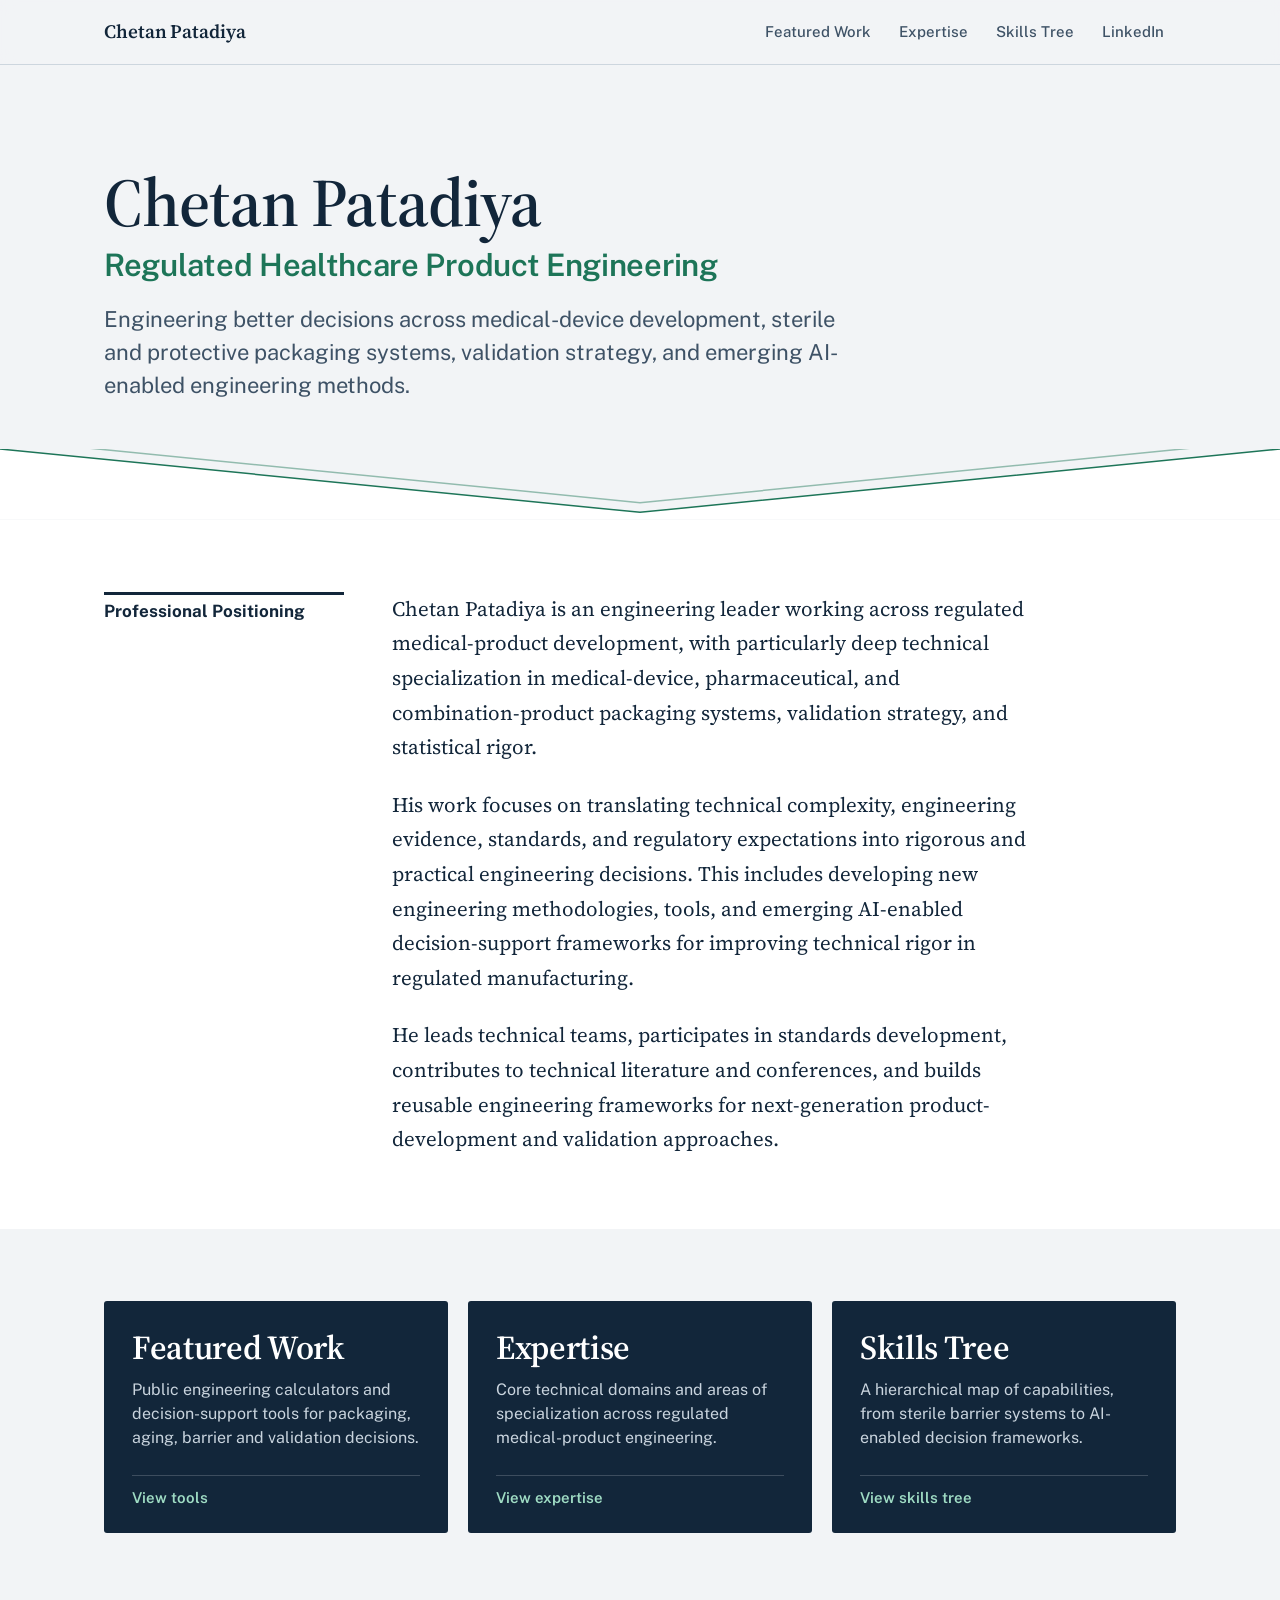
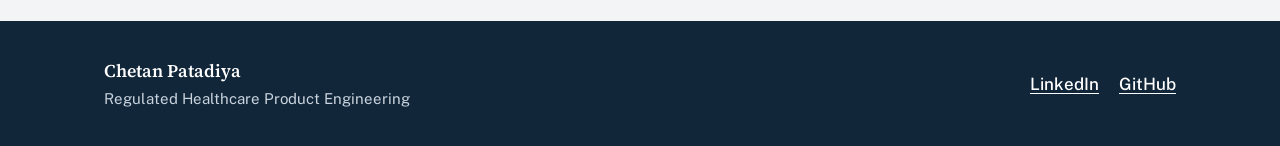
==== commit 8f2006ea: "Redesign site: new home layout and separate section pages - Home now opens with name, role (Regulate" ====
--- a/index.html
+++ b/index.html
@@ -3,511 +3,111 @@
 <head>
   <meta charset="UTF-8" />
   <meta name="viewport" content="width=device-width, initial-scale=1.0" />
-  <meta name="description" content="Chetan Patadiya — Regulated Medical Product Engineering. Expertise in medical-device packaging, validation, statistics, and AI-enabled engineering methods." />
-  <meta name="theme-color" content="#16324F" />
-  <title>Chetan Patadiya | Regulated Medical Product Engineering</title>
-  <link rel="stylesheet" href="css/styles.css" />
+  <meta name="description" content="Chetan Patadiya, Regulated Healthcare Product Engineering. Medical-device development, sterile and protective packaging systems, validation strategy, and AI-enabled engineering methods." />
+  <meta name="theme-color" content="#12263a" />
+  <title>Chetan Patadiya | Regulated Healthcare Product Engineering</title>
+  <link rel="preload" href="/fonts/source-serif-4.woff2" as="font" type="font/woff2" crossorigin />
+  <link rel="preload" href="/fonts/public-sans.woff2" as="font" type="font/woff2" crossorigin />
+  <link rel="icon" href="data:image/svg+xml,%3Csvg xmlns='http://www.w3.org/2000/svg' viewBox='0 0 32 32'%3E%3Crect width='32' height='32' rx='3' fill='%2312263a'/%3E%3Cpath d='M4 9 L16 21 L28 9' fill='none' stroke='%239fdcc4' stroke-width='2.4'/%3E%3Cpath d='M4 14 L16 26 L28 14' fill='none' stroke='%23ffffff' stroke-width='1.4' stroke-opacity='.6'/%3E%3C/svg%3E" />
+  <link rel="stylesheet" href="/css/site.css" />
+  <script>
+    /* Old single-page links (#work, #expertise) now live on their own pages. */
+    (function () {
+      var moved = { "#work": "/work/", "#expertise": "/expertise/" };
+      if (moved[location.hash]) location.replace(moved[location.hash]);
+    })();
+  </script>
 </head>
 <body>
-  
-  <!-- NAVIGATION -->
-  <nav class="site-nav">
-    <div class="site-nav-container">
-      <button class="nav-toggle no-print" aria-label="Toggle navigation menu" aria-expanded="false">
-        <span></span>
-        <span></span>
-        <span></span>
+  <a class="skip-link" href="#main">Skip to content</a>
+
+  <header class="site-header">
+    <div class="wrap">
+      <a class="wordmark" href="/">Chetan Patadiya</a>
+      <button class="nav-toggle" aria-label="Open menu" aria-expanded="false" aria-controls="site-menu">
+        <span></span><span></span><span></span>
       </button>
-      
-      <nav class="nav-menu">
-        <a href="index.html">Home</a>
-        <a href="#work">Featured Work</a>
-        <a href="#expertise">Expertise</a>
-        <a href="skills.html">Skills Tree</a>
+      <nav class="nav-menu" id="site-menu" aria-label="Main">
+        <a href="/work/">Featured Work</a>
+        <a href="/expertise/">Expertise</a>
+        <a href="/skills.html">Skills Tree</a>
         <a href="https://www.linkedin.com/in/chetanpatadiya/" target="_blank" rel="noopener noreferrer">LinkedIn</a>
       </nav>
     </div>
-  </nav>
+  </header>
 
-  <!-- HERO -->
-  <section class="hero">
-    <div class="hero-content container-narrow">
-      <span class="eyebrow">Chetan Patadiya</span>
-      <h1>Regulated Medical Product Engineering</h1>
-      <p class="subtitle">
-        Engineering better decisions across medical-device development, packaging systems, 
-        validation strategy, and emerging AI-enabled engineering methods.
+  <main id="main">
+    <section class="hero wrap" aria-labelledby="name">
+      <h1 class="hero-name" id="name">Chetan Patadiya</h1>
+      <p class="hero-role">Regulated Healthcare Product Engineering</p>
+      <p class="hero-statement">
+        Engineering better decisions across medical-device development, sterile and protective
+        packaging systems, validation strategy, and emerging AI-enabled engineering methods.
       </p>
-      <div class="hero-cta">
-        <a href="#work" class="button button-primary">Explore Work</a>
-        <a href="#expertise" class="button button-ghost">View Expertise</a>
-      </div>
-    </div>
-  </section>
+    </section>
 
-  <!-- MAIN CONTENT -->
-  <main>
-    
-    <!-- CREDIBILITY STRIP: MAJOR DOMAINS -->
-    <section class="credibility-strip">
-      <h2>Core Technical Domains</h2>
-      <div class="domains-list container">
-        <div class="domain-item">
-          <h3>Medical Devices</h3>
-          <p>Product engineering, design verification, development methodology</p>
-        </div>
-        <div class="domain-item">
-          <h3>Packaging Systems</h3>
-          <p>Sterile barrier design, seal processes, package integrity</p>
-        </div>
-        <div class="domain-item">
-          <h3>Pharmaceutical & Combination Products</h3>
-          <p>Pharmaceutical packaging, drug-device combinations, atmosphere-sensitive systems</p>
-        </div>
-        <div class="domain-item">
-          <h3>Validation & Statistics</h3>
-          <p>DOE, TOST equivalence, process validation, statistical rigor</p>
-        </div>
-        <div class="domain-item">
-          <h3>Simulation & AI</h3>
-          <p>Predictive modeling, digital twin concepts, decision support</p>
-        </div>
-        <div class="domain-item">
-          <h3>Regulatory Translation</h3>
-          <p>Standards, compliance, evidence-based decision making</p>
+  <svg class="seal-edge" viewBox="0 0 1200 80" preserveAspectRatio="none" aria-hidden="true" focusable="false">
+    <polygon class="fill" points="0,0 600,72 1200,0 1200,80 0,80"/>
+    <polyline class="seal" points="0,0 600,72 1200,0"/>
+    <polyline class="seal inner" points="0,-11 600,61 1200,-11"/>
+  </svg>
+
+    <section class="band" aria-labelledby="positioning-h">
+      <div class="wrap positioning">
+        <h2 id="positioning-h">Professional Positioning</h2>
+        <div class="prose">
+          <p>
+            Chetan Patadiya is an engineering leader working across regulated medical-product development,
+            with particularly deep technical specialization in medical-device, pharmaceutical, and
+            combination-product packaging systems, validation strategy, and statistical rigor.
+          </p>
+          <p>
+            His work focuses on translating technical complexity, engineering evidence, standards,
+            and regulatory expectations into rigorous and practical engineering decisions. This includes
+            developing new engineering methodologies, tools, and emerging AI-enabled decision-support
+            frameworks for improving technical rigor in regulated manufacturing.
+          </p>
+          <p>
+            He leads technical teams, participates in standards development, contributes to technical
+            literature and conferences, and builds reusable engineering frameworks for next-generation
+            product-development and validation approaches.
+          </p>
         </div>
       </div>
     </section>
 
-  <!-- FEATURED WORK: ENGINEERING TOOLS -->
-<section class="container mt-3xl mb-3xl" id="work">
-  <div class="section-header">
-    <h2>Featured Engineering Tools</h2>
-    <p>Public engineering calculators and decision-support systems</p>
-  </div>
-
-  <div class="featured-tools-container multi-project">
-
-    <!-- BAYESIAN SEAL-STRENGTH CALCULATOR -->
-    <div class="project-card">
-      <div class="project-card-image">
-        <svg class="svg-placeholder" width="100" height="100"
-             viewBox="0 0 120 120" aria-hidden="true">
-          <path d="M25 20 V95 H105"
-                stroke="currentColor" stroke-width="2" fill="none"/>
-          <path d="M30 80 C50 75 65 40 100 30"
-                stroke="currentColor" stroke-width="3" fill="none"/>
-          <circle cx="40" cy="73" r="4" fill="currentColor"/>
-          <circle cx="60" cy="60" r="4" fill="currentColor"/>
-          <circle cx="80" cy="38" r="4" fill="currentColor"/>
-          <circle cx="98" cy="34" r="4" fill="currentColor"/>
-        </svg>
-      </div>
-      <div class="project-card-content">
-        <p class="project-category">Engineering Tool</p>
-        <h3 class="project-card-title">
-          Bayesian Seal-Strength Calculator
-        </h3>
-        <div class="project-card-status">
-          <span class="badge badge-teal">LIVE</span>
-          <span class="badge badge-neutral">Exploratory v0.2</span>
-        </div>
-        <p class="project-card-description">
-          Explore how material, sealing time, temperature, and pressure
-          relate to measured seal strength. Fit your own data and examine
-          predictions, uncertainty intervals, and model-estimated
-          threshold probabilities.
-        </p>
-        <div class="project-card-footer">
-          <a href="/bayesian-seal-strength-calculator/"
-             class="button button-primary button-small">
-            Open Tool
-          </a>
-        </div>
-      </div>
-    </div>
-
-    
-<!-- MULTILAYER BARRIER DESIGN EXPLORER -->
-<div class="project-card">
-  <div class="project-card-image">
-    <svg class="svg-placeholder" width="100" height="100"
-         viewBox="0 0 120 120" aria-hidden="true">
-      <rect x="20" y="25" width="80" height="70"
-            rx="3" stroke="currentColor"
-            stroke-width="2" fill="none"/>
-      <line x1="20" y1="39" x2="100" y2="39"
-            stroke="currentColor" stroke-width="2"/>
-      <line x1="20" y1="53" x2="100" y2="53"
-            stroke="currentColor" stroke-width="2"/>
-      <line x1="20" y1="67" x2="100" y2="67"
-            stroke="currentColor" stroke-width="2"/>
-      <line x1="20" y1="81" x2="100" y2="81"
-            stroke="currentColor" stroke-width="2"/>
-      <path d="M8 60 H15 M12 56 L16 60 L12 64"
-            stroke="currentColor" stroke-width="2"
-            fill="none"/>
-      <path d="M105 60 H113 M109 56 L113 60 L109 64"
-            stroke="currentColor" stroke-width="2"
-            fill="none"/>
-    </svg>
-  </div>
-
-  <div class="project-card-content">
-    <p class="project-category">Engineering Tool</p>
-
-    <h3 class="project-card-title">
-      Multilayer Barrier Design Explorer
-    </h3>
-
-    <div class="project-card-status">
-      <span class="badge badge-teal">LIVE</span>
-      <span class="badge badge-neutral">
-        In Development v0.1
-      </span>
-    </div>
-
-    <p class="project-card-description">
-      Explore oxygen and moisture transmission through
-      multilayer packaging structures using established
-      resistance-in-series equations. Compare layer
-      thicknesses, material permeability, and barrier
-      contributions. Development-stage screening tool
-      using user-supplied or synthetic demonstration data;
-      experimental validation is ongoing.
-    </p>
-
-    <div class="project-card-footer">
-      <a href="https://chetanpatadiya.github.io/barrier-design-explorer/"
-         class="button button-primary button-small"
-         target="_blank" rel="noopener noreferrer">
-        Open Tool
-      </a>
-    </div>
-  </div>
-</div>
-
-
-    <!-- CUSHION BEARING AREA CALCULATOR -->
-    <div class="project-card">
-      <div class="project-card-image">
-        <svg class="svg-placeholder" width="100" height="100"
-             viewBox="0 0 120 120" aria-hidden="true">
-          <path d="M25 20 V95 H105"
-                stroke="currentColor" stroke-width="2" fill="none"/>
-          <path d="M33 30 C42 66 56 78 70 76 C84 74 94 56 101 38"
-                stroke="currentColor" stroke-width="3" fill="none"/>
-          <line x1="70" y1="76" x2="70" y2="95"
-                stroke="currentColor" stroke-width="1.5"
-                stroke-dasharray="3 3"/>
-          <circle cx="70" cy="76" r="4" fill="currentColor"/>
-        </svg>
-      </div>
-      <div class="project-card-content">
-        <p class="project-category">Engineering Tool</p>
-        <h3 class="project-card-title">
-          Cushion Bearing Area Calculator
-        </h3>
-        <div class="project-card-status">
-          <span class="badge badge-teal">LIVE</span>
-          <span class="badge badge-neutral">In Development v0.1</span>
-        </div>
-        <p class="project-card-description">
-          Size cushion bearing area from supported mass and read
-          transmitted peak acceleration from your own measured
-          cushion curve. Compare up to three configurations; the
-          tool interpolates only between measured points and never
-          extrapolates. Development-stage tool verified against
-          synthetic test cases; independent review pending.
-        </p>
-        <div class="project-card-footer">
-          <a href="/cushion-bearing-area-calculator/"
-             class="button button-primary button-small">
-            Open Tool
-          </a>
-        </div>
-      </div>
-    </div>
-
-    <!-- ACCELERATED AGING EXPLORER -->
-    <div class="project-card">
-      <div class="project-card-image">
-        <svg class="svg-placeholder" width="100" height="100"
-             viewBox="0 0 120 120" aria-hidden="true">
-          <rect x="20" y="30" width="80" height="60" rx="8"
-                stroke="currentColor" stroke-width="2" fill="none"/>
-          <line x1="35" y1="45" x2="85" y2="45"
-                stroke="currentColor" stroke-width="1.5"/>
-          <line x1="35" y1="55" x2="85" y2="55"
-                stroke="currentColor" stroke-width="1.5"/>
-          <line x1="35" y1="65" x2="65" y2="65"
-                stroke="currentColor" stroke-width="1.5"/>
-          <circle cx="60" cy="80" r="8"
-                  stroke="currentColor" stroke-width="1.5" fill="none"/>
-        </svg>
-      </div>
-      <div class="project-card-content">
-        <p class="project-category">Engineering Tool</p>
-        <h3 class="project-card-title">Accelerated Aging Explorer</h3>
-        <div class="project-card-status">
-          <span class="badge badge-teal">LIVE</span>
-          <span class="badge badge-neutral">POC v0.1</span>
-        </div>
-        <p class="project-card-description">
-          Human-centered decision-support tool for exploring
-          accelerated-aging assumptions, Arrhenius relationships,
-          sensitivity, and engineering implications for regulated
-          product/package validation.
-        </p>
-        <div class="project-card-footer">
-          <a href="/accelerated-aging-explorer/"
-             class="button button-primary button-small">
-            Open Tool
-          </a>
-        </div>
-      </div>
-    </div>
-
-    <!-- DESICCANT SIZING CALCULATOR -->
-    <div class="project-card">
-      <div class="project-card-image">
-        <svg class="svg-placeholder" width="100" height="100"
-             viewBox="0 0 120 120" aria-hidden="true">
-          <rect x="25" y="20" width="70" height="80" rx="8"
-                stroke="currentColor" stroke-width="2" fill="none"/>
-          <line x1="35" y1="35" x2="85" y2="35"
-                stroke="currentColor" stroke-width="1.5"/>
-          <line x1="35" y1="50" x2="85" y2="50"
-                stroke="currentColor" stroke-width="1.5"/>
-          <line x1="35" y1="65" x2="85" y2="65"
-                stroke="currentColor" stroke-width="1.5"/>
-          <line x1="35" y1="80" x2="75" y2="80"
-                stroke="currentColor" stroke-width="1.5"/>
-        </svg>
-      </div>
-      <div class="project-card-content">
-        <p class="project-category">Engineering Tool</p>
-        <h3 class="project-card-title">Desiccant Sizing Calculator</h3>
-        <div class="project-card-status">
-          <span class="badge badge-teal">LIVE</span>
-          <span class="badge badge-neutral">POC v0.1</span>
-        </div>
-        <p class="project-card-description">
-          Engineering decision-support tool for estimating desiccant
-          requirements using moisture burden, package ingress,
-          environmental assumptions, and usable adsorption capacity.
-        </p>
-        <div class="project-card-footer">
-          <a href="/desiccant-sizing-calculator/"
-             class="button button-primary button-small">
-            Open Tool
-          </a>
-        </div>
-      </div>
-    </div>
-
-    <!-- SAMPLE SIZE / CONFIDENCE & RELIABILITY CALCULATOR -->
-    <div class="project-card">
-      <div class="project-card-image">
-        <svg class="svg-placeholder" width="100" height="100"
-             viewBox="0 0 120 120" aria-hidden="true">
-          <circle cx="40" cy="50" r="15"
-                  stroke="currentColor" stroke-width="2" fill="none"/>
-          <circle cx="80" cy="50" r="15"
-                  stroke="currentColor" stroke-width="2" fill="none"/>
-          <circle cx="60" cy="85" r="15"
-                  stroke="currentColor" stroke-width="2" fill="none"/>
-          <line x1="50" y1="42" x2="70" y2="42"
-                stroke="currentColor" stroke-width="1.5"/>
-          <line x1="45" y1="65" x2="55" y2="75"
-                stroke="currentColor" stroke-width="1.5"/>
-          <line x1="75" y1="65" x2="65" y2="75"
-                stroke="currentColor" stroke-width="1.5"/>
-        </svg>
-      </div>
-      <div class="project-card-content">
-        <p class="project-category">Engineering Tool</p>
-        <h3 class="project-card-title">
-          Sample Size / Confidence &amp; Reliability
-        </h3>
-        <div class="project-card-status">
-          <span class="badge badge-teal">LIVE</span>
-          <span class="badge badge-neutral">POC v0.1</span>
-        </div>
-        <p class="project-card-description">
-          Interactive tool for exploring sample-size relationships
-          involving confidence, reliability, expected failures,
-          and statistical assumptions used in verification
-          and validation planning.
-        </p>
-        <div class="project-card-footer">
-          <a href="/sample-size-calculator/"
-             class="button button-primary button-small">
-            Open Tool
-          </a>
-        </div>
-      </div>
-    </div>
-
-  </div>
-</section>
-
-    <!-- EXPERTISE HIGHLIGHTS -->
-    <section class="container mt-3xl mb-3xl" id="expertise">
-      <div class="section-header">
-        <h2>Areas of Expertise</h2>
-        <p>Deep technical specialization across regulated medical-product engineering</p>
-      </div>
-
-      <div class="grid-2">
-        
-        <div class="expertise-card">
-          <h3>Medical Device Engineering</h3>
-          <p>
-            Product development, design control, verification and validation, 
-            technical problem-solving across medical-device product lifecycle.
-          </p>
-          <ul>
-            <li>Product architecture and design decisions</li>
-            <li>Design verification and validation planning</li>
-            <li>Risk-informed design approaches</li>
-          </ul>
-        </div>
-
-        <div class="expertise-card">
-          <h3>Medical Device Packaging</h3>
-          <p>
-            Sterile barrier systems, seal-process development, package integrity, 
-            and distribution robustness for medical devices.
-          </p>
-          <ul>
-            <li>Sterile barrier system design and validation</li>
-            <li>Heat-seal process optimization</li>
-            <li>Package integrity and aging strategy</li>
-          </ul>
-        </div>
-
-        <div class="expertise-card">
-          <h3>Pharmaceutical & Combination-Product Packaging</h3>
-          <p>
-            Regulated packaging for pharmaceuticals and drug-device combination 
-            products, including moisture and atmosphere considerations.
-          </p>
-          <ul>
-            <li>Combination-product packaging architecture</li>
-            <li>Atmosphere-sensitive system design</li>
-            <li>Regulatory integration and compliance</li>
-          </ul>
-        </div>
-
-        <div class="expertise-card">
-          <h3>Validation & Statistical Methods</h3>
-          <p>
-            DOE, equivalence testing (TOST), process validation, statistical 
-            rigor, and risk-based validation strategy.
-          </p>
-          <ul>
-            <li>Design of Experiments and response mapping</li>
-            <li>Statistical equivalence and acceptance criteria</li>
-            <li>Process capability and sampling rationale</li>
-          </ul>
-        </div>
-
-        <div class="expertise-card">
-          <h3>Simulation & Computational Engineering</h3>
-          <p>
-            Predictive modeling, FEA, surrogate models, digital-twin concepts, 
-            and computational decision-support frameworks.
-          </p>
-          <ul>
-            <li>Finite-element analysis and predictive modeling</li>
-            <li>Surrogate models and sensitivity analysis</li>
-            <li>Model credibility and validation concepts</li>
-          </ul>
-        </div>
-
-        <div class="expertise-card">
-          <h3>AI-Enabled Engineering Methods</h3>
-          <p>
-            Emerging computational approaches for structured decision-making, 
-            evidence synthesis, and human-in-the-loop engineering frameworks.
-          </p>
-          <ul>
-            <li>Machine-learning decision support</li>
-            <li>Knowledge-system frameworks</li>
-            <li>Risk-tiered computational deployment</li>
-          </ul>
-        </div>
-
-        <div class="expertise-card">
-          <h3>Regulatory & Standards Translation</h3>
-          <p>
-            Converting technical complexity, engineering evidence, and regulatory 
-            expectations into practical, audit-defensible engineering decisions.
-          </p>
-          <ul>
-            <li>ISO 11607, ISO 14971, ASTM packaging standards</li>
-            <li>Quality-system integration and design control</li>
-            <li>Validation evidence and regulatory strategy</li>
-          </ul>
-        </div>
-
+    <section class="band-paper" aria-labelledby="explore-h">
+      <h2 id="explore-h" class="visually-hidden">Explore</h2>
+      <div class="wrap doors">
+        <a class="door" href="/work/">
+          <span class="door-title">Featured Work</span>
+          <span class="door-text">Public engineering calculators and decision-support tools for packaging, aging, barrier and validation decisions.</span>
+          <span class="door-meta"><span class="go">View tools</span></span>
+        </a>
+        <a class="door" href="/expertise/">
+          <span class="door-title">Expertise</span>
+          <span class="door-text">Core technical domains and areas of specialization across regulated medical-product engineering.</span>
+          <span class="door-meta"><span class="go">View expertise</span></span>
+        </a>
+        <a class="door" href="/skills.html">
+          <span class="door-title">Skills Tree</span>
+          <span class="door-text">A hierarchical map of capabilities, from sterile barrier systems to AI-enabled decision frameworks.</span>
+          <span class="door-meta"><span class="go">View skills tree</span></span>
+        </a>
       </div>
     </section>
-
-    <!-- PROFESSIONAL NARRATIVE -->
-    <section class="container mt-3xl mb-3xl">
-      <div class="section-header">
-        <h2>Professional Positioning</h2>
-      </div>
-
-      <div class="narrative-card">
-        <p class="narrative-text">
-          Chetan Patadiya is an engineering leader working across regulated medical-product development, 
-          with particularly deep technical specialization in medical-device, pharmaceutical, and 
-          combination-product packaging systems, validation strategy, and statistical rigor.
-        </p>
-        
-        <p class="narrative-text">
-          His work focuses on translating technical complexity, engineering evidence, standards, 
-          and regulatory expectations into rigorous and practical engineering decisions. This includes 
-          developing new engineering methodologies, tools, and emerging AI-enabled decision-support 
-          frameworks for improving technical rigor in regulated manufacturing.
-        </p>
-
-        <p class="narrative-text">
-          He leads technical teams, participates in standards development, contributes to technical 
-          literature and conferences, and builds reusable engineering frameworks for next-generation 
-          product-development and validation approaches.
-        </p>
-      </div>
-    </section>
-
-    <!-- ADDITIONAL INFORMATION: SKILLS TREE LINK -->
-    <section class="container mt-3xl mb-3xl cta-center">
-      <p class="cta-intro">
-        For a detailed hierarchical view of technical expertise and skill decomposition:
-      </p>
-      <a href="skills.html" class="button button-secondary">Explore Detailed Skills Tree</a>
-    </section>
-
   </main>
 
-  <!-- FOOTER -->
-  <footer>
-    <div class="container-narrow">
-      <p>
-        Chetan Patadiya | Regulated Medical Product Engineering
-      </p>
-      <p class="footer-links">
-        <a href="https://www.linkedin.com/in/chetanpatadiya/" target="_blank" rel="noopener noreferrer">LinkedIn</a> · 
-        <a href="https://www.github.com/chetanpatadiya" target="_blank" rel="noopener noreferrer">GitHub</a>
-      </p>
+  <footer class="site-footer">
+    <div class="wrap">
+      <p class="who">Chetan Patadiya<span>Regulated Healthcare Product Engineering</span></p>
+      <nav aria-label="Elsewhere">
+        <a href="https://www.linkedin.com/in/chetanpatadiya/" target="_blank" rel="noopener noreferrer">LinkedIn</a>
+        <a href="https://github.com/chetanpatadiya" target="_blank" rel="noopener noreferrer">GitHub</a>
+      </nav>
     </div>
   </footer>
 
-  <!-- NAVIGATION SCRIPT -->
-  <script src="js/navigation.js"></script>
-
+  <script src="/js/navigation.js"></script>
 </body>
 </html>
--- a/css/site.css
+++ b/css/site.css
@@ -0,0 +1,479 @@
+/* =====================================================
+   CHETAN PATADIYA — SITE STYLESHEET (2026 redesign)
+   Paper-and-ink palette, one indicator-green accent.
+   Signature element: the chevron peel-seal edge under each page header.
+   css/styles.css is kept unchanged for any tool that still links it.
+   ===================================================== */
+
+@font-face {
+  font-family: "Source Serif 4";
+  src: url("../fonts/source-serif-4.woff2") format("woff2");
+  font-weight: 200 900;
+  font-style: normal;
+  font-display: swap;
+}
+@font-face {
+  font-family: "Public Sans";
+  src: url("../fonts/public-sans.woff2") format("woff2");
+  font-weight: 100 900;
+  font-style: normal;
+  font-display: swap;
+}
+
+:root {
+  --ink: #12263a;
+  --ink-2: #3e5266;
+  --ink-3: #66788a;
+  --paper: #f2f4f6;
+  --surface: #ffffff;
+  --rule: #cdd6de;
+  --rule-strong: #9fb0bf;
+  --accent: #1d7558;
+  --accent-soft: #e4f1eb;
+
+  --serif: "Source Serif 4", Georgia, "Times New Roman", serif;
+  --sans: "Public Sans", "Segoe UI", system-ui, -apple-system, sans-serif;
+
+  /* Hero hierarchy: name, then role, then statement, each a clear step smaller.
+     For exact 2 pt steps instead, set
+     --role-size: calc(var(--name-size) - 2pt) and
+     --statement-size: calc(var(--role-size) - 2pt). */
+  --name-size: clamp(2.625rem, 1.75rem + 3.4vw, 4.25rem);
+  --role-size: clamp(1.375rem, 1.1rem + 1.05vw, 1.9375rem);
+  --statement-size: clamp(1.125rem, 1.02rem + 0.45vw, 1.375rem);
+
+  --wrap: 72rem;
+  --gutter: clamp(1rem, 4vw, 2.5rem);
+  --radius: 3px;
+}
+
+*, *::before, *::after { box-sizing: border-box; }
+[hidden] { display: none !important; }
+
+html { -webkit-text-size-adjust: 100%; scroll-padding-top: 5rem; }
+
+body {
+  margin: 0;
+  background: var(--paper);
+  color: var(--ink);
+  font-family: var(--sans);
+  font-size: 1.0625rem;
+  line-height: 1.55;
+}
+
+h1, h2, h3 { margin: 0; line-height: 1.15; color: var(--ink); }
+p { margin: 0; }
+a { color: var(--accent); text-underline-offset: 0.18em; }
+a:hover { color: var(--ink); }
+:focus-visible { outline: 3px solid var(--accent); outline-offset: 3px; }
+
+.wrap { max-width: var(--wrap); margin: 0 auto; padding-inline: var(--gutter); }
+
+.visually-hidden { position: absolute !important; width: 1px; height: 1px; padding: 0; margin: -1px; overflow: hidden; clip: rect(0 0 0 0); white-space: nowrap; border: 0; }
+
+.skip-link { position: absolute; left: 1rem; top: -4rem; z-index: 100; background: var(--surface); padding: 0.5rem 0.875rem; border: 1px solid var(--rule); }
+.skip-link:focus { top: 1rem; }
+
+/* ---- Site header & navigation -------------------------------------------- */
+
+.site-header {
+  position: sticky;
+  top: 0;
+  z-index: 50;
+  background: color-mix(in srgb, var(--paper) 92%, transparent);
+  backdrop-filter: blur(8px);
+  border-bottom: 1px solid var(--rule);
+}
+.site-header .wrap {
+  display: flex;
+  align-items: center;
+  justify-content: space-between;
+  gap: 1rem;
+  min-height: 4rem;
+  position: relative;
+}
+.wordmark {
+  font-family: var(--serif);
+  font-weight: 600;
+  font-size: 1.1875rem;
+  color: var(--ink);
+  text-decoration: none;
+  letter-spacing: -0.005em;
+}
+.wordmark:hover { color: var(--accent); }
+
+.nav-menu { display: flex; gap: 0.25rem; align-items: center; }
+.nav-menu a {
+  color: var(--ink-2);
+  text-decoration: none;
+  font-weight: 500;
+  font-size: 0.9375rem;
+  padding: 0.5rem 0.75rem;
+  border-radius: var(--radius);
+}
+.nav-menu a:hover { color: var(--ink); background: var(--surface); }
+.nav-menu a[aria-current="page"] { color: var(--ink); box-shadow: inset 0 -2px 0 var(--accent); border-radius: 0; }
+
+.nav-toggle {
+  display: none;
+  flex-direction: column;
+  gap: 5px;
+  border: 1px solid var(--rule);
+  background: var(--surface);
+  padding: 0.625rem 0.5rem;
+  border-radius: var(--radius);
+  cursor: pointer;
+  color: var(--ink);
+}
+.nav-toggle span { display: block; width: 22px; height: 2px; background: currentColor; transition: transform 150ms ease, opacity 150ms ease; }
+.nav-toggle.active span:nth-child(1) { transform: translateY(7px) rotate(45deg); }
+.nav-toggle.active span:nth-child(2) { opacity: 0; }
+.nav-toggle.active span:nth-child(3) { transform: translateY(-7px) rotate(-45deg); }
+
+@media (max-width: 47.99rem) {
+  .nav-toggle { display: flex; }
+  .nav-menu {
+    display: none;
+    position: absolute;
+    top: 100%;
+    left: 0;
+    right: 0;
+    flex-direction: column;
+    align-items: stretch;
+    background: var(--surface);
+    border-bottom: 1px solid var(--rule);
+    padding: 0.5rem var(--gutter) 1rem;
+  }
+  .nav-menu.active { display: flex; }
+  .nav-menu a { padding: 0.875rem 0.25rem; border-bottom: 1px solid var(--rule); border-radius: 0; font-size: 1rem; }
+  .nav-menu a:last-child { border-bottom: 0; }
+  .nav-menu a[aria-current="page"] { box-shadow: inset 3px 0 0 var(--accent); padding-left: 0.75rem; }
+}
+
+/* ---- Chevron peel-seal edge -------------------------------------------- */
+
+.seal-edge {
+  display: block;
+  width: 100%;
+  height: clamp(28px, 5.5vw, 76px);
+  margin-top: -1px;
+}
+.seal-edge .fill { fill: var(--surface); }
+.seal-edge .seal { fill: none; stroke: var(--accent); stroke-width: 1.5; vector-effect: non-scaling-stroke; }
+.seal-edge .seal.inner { stroke-opacity: 0.45; }
+.seal-edge.to-paper .fill { fill: var(--paper); }
+
+/* ---- Home: hero ------------------------------------------------------------- */
+
+.hero { padding-block: clamp(3.5rem, 8vw, 6.5rem) clamp(2rem, 4vw, 3rem); }
+.hero-name {
+  font-family: var(--serif);
+  font-weight: 600;
+  font-size: var(--name-size);
+  line-height: 1.05;
+  letter-spacing: -0.015em;
+  font-variation-settings: "opsz" 60;
+}
+.hero-role {
+  margin-top: 0.55rem;
+  font-family: var(--sans);
+  font-weight: 600;
+  font-size: var(--role-size);
+  line-height: 1.15;
+  letter-spacing: -0.01em;
+  color: var(--accent);
+}
+.hero-statement {
+  margin-top: 1.25rem;
+  max-width: 34em;
+  font-family: var(--sans);
+  font-weight: 400;
+  font-size: var(--statement-size);
+  line-height: 1.5;
+  color: var(--ink-2);
+  text-wrap: pretty;
+}
+
+/* ---- Home: professional positioning ---------------------------------------- */
+
+.band { background: var(--surface); }
+.band-paper { background: var(--paper); }
+
+.positioning {
+  display: grid;
+  gap: 1.25rem 3rem;
+  padding-block: clamp(2.5rem, 6vw, 4.5rem);
+}
+@media (min-width: 56rem) {
+  .positioning { grid-template-columns: 15rem minmax(0, 1fr); }
+}
+.positioning h2 {
+  font-family: var(--sans);
+  font-size: 1.0625rem;
+  font-weight: 700;
+  color: var(--ink);
+  padding-top: 0.45rem;
+  border-top: 3px solid var(--ink);
+  align-self: start;
+  max-width: 15rem;
+}
+.positioning .prose { max-width: 40rem; }
+.positioning .prose p {
+  font-family: var(--serif);
+  font-size: clamp(1.125rem, 1.05rem + 0.3vw, 1.3125rem);
+  line-height: 1.68;
+  color: var(--ink);
+  font-variation-settings: "opsz" 18;
+  text-wrap: pretty;
+}
+.positioning .prose p + p { margin-top: 1.1em; }
+
+/* ---- Home: three doors -------------------------------------------------------- */
+
+.doors {
+  display: grid;
+  gap: 1rem;
+  padding-block: clamp(2.5rem, 6vw, 4.5rem) clamp(3rem, 7vw, 5.5rem);
+}
+@media (min-width: 52rem) {
+  .doors { grid-template-columns: repeat(3, minmax(0, 1fr)); gap: 1.25rem; }
+}
+.door {
+  display: flex;
+  flex-direction: column;
+  min-height: 13.5rem;
+  padding: 1.75rem 1.75rem 1.5rem;
+  background: var(--ink);
+  border-radius: var(--radius);
+  color: var(--surface);
+  text-decoration: none;
+  position: relative;
+  transition: background-color 160ms ease;
+}
+.door::after {
+  content: "";
+  position: absolute;
+  left: 1.75rem;
+  right: 1.75rem;
+  bottom: 3.6rem;
+  height: 1px;
+  background: rgba(255, 255, 255, 0.18);
+}
+.door:hover, .door:focus-visible { background: var(--accent); color: var(--surface); }
+.door:focus-visible { outline-color: var(--ink); }
+.door-title {
+  font-family: var(--serif);
+  font-weight: 600;
+  font-size: clamp(1.625rem, 1.3rem + 1vw, 2.125rem);
+  letter-spacing: -0.01em;
+  line-height: 1.1;
+  font-variation-settings: "opsz" 36;
+}
+.door-text { margin-top: 0.75rem; color: #c9d4de; font-size: 1rem; line-height: 1.5; }
+.door:hover .door-text, .door:focus-visible .door-text { color: #e8f3ee; }
+.door-meta {
+  margin-top: auto;
+  padding-top: 2.25rem;
+  font-size: 0.9375rem;
+  font-weight: 600;
+}
+.door-meta .go { color: #9fdcc4; }
+.door:hover .door-meta .go, .door:focus-visible .door-meta .go { color: var(--surface); }
+
+/* ---- Inner page header ---------------------------------------------------------- */
+
+.page-head { padding-block: clamp(2.75rem, 6vw, 4.5rem) clamp(1.5rem, 3vw, 2.25rem); }
+.page-head .crumb { font-size: 0.9375rem; font-weight: 500; }
+.page-head .crumb a { color: var(--ink-3); text-decoration: none; }
+.page-head .crumb a:hover { color: var(--accent); text-decoration: underline; }
+.page-title {
+  margin-top: 0.75rem;
+  font-family: var(--serif);
+  font-weight: 600;
+  font-size: clamp(2rem, 1.5rem + 2vw, 3rem);
+  letter-spacing: -0.015em;
+  font-variation-settings: "opsz" 48;
+}
+.page-intro { margin-top: 0.875rem; max-width: 42rem; font-size: clamp(1.0625rem, 1rem + 0.3vw, 1.25rem); color: var(--ink-2); text-wrap: pretty; }
+
+.page-body { padding-block: clamp(2rem, 5vw, 3.5rem) clamp(3rem, 7vw, 5rem); }
+.section-title { font-family: var(--sans); font-size: 1.25rem; font-weight: 700; margin-bottom: 1.25rem; padding-top: 0.5rem; border-top: 3px solid var(--ink); display: inline-block; }
+.section + .section { margin-top: clamp(2.5rem, 6vw, 4rem); }
+
+/* ---- Featured work: tool cards (markup kept from the original site) --------------- */
+
+.featured-tools-container {
+  display: grid;
+  gap: 1.25rem;
+  grid-template-columns: repeat(auto-fill, minmax(min(100%, 19rem), 1fr));
+}
+.project-card {
+  display: flex;
+  flex-direction: column;
+  background: var(--surface);
+  border: 1px solid var(--rule);
+  border-radius: var(--radius);
+  overflow: hidden;
+}
+.project-card-image {
+  display: flex;
+  align-items: center;
+  justify-content: flex-start;
+  padding: 1.25rem 1.5rem 0;
+  color: var(--ink);
+}
+.project-card-image svg, .svg-placeholder { width: 56px; height: 56px; opacity: 0.85; }
+.project-card-content { display: flex; flex-direction: column; flex: 1; padding: 0.75rem 1.5rem 1.5rem; }
+.project-category { display: none; }
+.project-card-title { font-family: var(--sans); font-size: 1.3125rem; font-weight: 700; letter-spacing: -0.01em; line-height: 1.2; }
+.project-card-status { display: flex; flex-wrap: wrap; gap: 0.375rem; margin-top: 0.625rem; }
+.badge {
+  display: inline-block;
+  font-size: 0.75rem;
+  font-weight: 600;
+  letter-spacing: 0.02em;
+  padding: 0.125rem 0.5rem;
+  border-radius: 2px;
+  border: 1px solid var(--rule-strong);
+  color: var(--ink-2);
+  background: transparent;
+}
+.badge-teal { border-color: var(--accent); color: var(--accent); background: var(--accent-soft); }
+.badge-amber { border-color: #a46a12; color: #7a4e0a; background: #fbf1dd; }
+.badge-primary { border-color: var(--ink); color: var(--ink); }
+.project-card-description { margin-top: 0.875rem; color: var(--ink-2); font-size: 0.96875rem; line-height: 1.55; }
+.project-card-footer { margin-top: auto; padding-top: 1.25rem; }
+
+.button {
+  display: inline-flex;
+  align-items: center;
+  gap: 0.375rem;
+  font-family: var(--sans);
+  font-weight: 600;
+  font-size: 0.9375rem;
+  padding: 0.625rem 1rem;
+  border-radius: var(--radius);
+  border: 1px solid var(--ink);
+  text-decoration: none;
+  cursor: pointer;
+}
+.button-primary { background: var(--ink); color: var(--surface); }
+.button-primary:hover { background: var(--accent); border-color: var(--accent); color: var(--surface); }
+.button-secondary, .button-ghost { background: transparent; color: var(--ink); }
+.button-secondary:hover, .button-ghost:hover { border-color: var(--accent); color: var(--accent); }
+.button-small { padding: 0.5rem 0.875rem; font-size: 0.875rem; }
+
+/* ---- Expertise page ---------------------------------------------------------------------- */
+
+.domains-list {
+  display: grid;
+  grid-template-columns: repeat(auto-fill, minmax(min(100%, 17rem), 1fr));
+  gap: 0;
+  border-top: 1px solid var(--rule);
+}
+.domain-item { padding: 1rem 1.25rem 1.125rem 0; border-bottom: 1px solid var(--rule); }
+.domain-item h3 { font-family: var(--sans); font-size: 1.0625rem; font-weight: 700; }
+.domain-item p { margin-top: 0.25rem; color: var(--ink-2); font-size: 0.96875rem; }
+
+.grid-2 { display: grid; gap: 1.25rem; grid-template-columns: repeat(auto-fill, minmax(min(100%, 22rem), 1fr)); }
+.expertise-card {
+  background: var(--surface);
+  border: 1px solid var(--rule);
+  border-left: 4px solid var(--ink);
+  border-radius: var(--radius);
+  padding: 1.5rem 1.5rem 1.375rem;
+}
+.expertise-card h3 { font-family: var(--serif); font-size: 1.375rem; font-weight: 600; font-variation-settings: "opsz" 28; }
+.expertise-card p { margin-top: 0.625rem; color: var(--ink-2); }
+.expertise-card ul { margin: 0.875rem 0 0; padding-left: 1.125rem; }
+.expertise-card li { margin-top: 0.3rem; color: var(--ink); font-size: 0.96875rem; }
+.expertise-card li::marker { color: var(--accent); }
+
+/* ---- Skills page (markup kept) ---------------------------------------------------------- */
+
+.skills-main { padding-block: clamp(2rem, 5vw, 3.5rem) clamp(3rem, 7vw, 5rem); }
+.skills-nav { display: flex; flex-wrap: wrap; gap: 0.5rem; margin-top: 1.25rem; }
+.skills-nav a { font-size: 0.9375rem; font-weight: 600; padding: 0.4rem 0.75rem; border: 1px solid var(--rule-strong); border-radius: var(--radius); text-decoration: none; color: var(--ink); background: var(--surface); }
+.skills-nav a:hover { border-color: var(--accent); color: var(--accent); }
+
+.summary-card { background: var(--surface); border: 1px solid var(--rule); border-radius: var(--radius); padding: clamp(1.25rem, 3vw, 2rem); margin-bottom: 1.25rem; }
+.summary-card h2 { font-family: var(--sans); font-size: 1.25rem; font-weight: 700; }
+.summary-card p { margin-top: 0.75rem; font-family: var(--serif); font-size: 1.1875rem; line-height: 1.65; max-width: 44rem; font-variation-settings: "opsz" 18; }
+.legend { display: flex; flex-wrap: wrap; gap: 0.5rem; margin-top: 1.25rem; }
+.legend span { font-size: 0.8125rem; font-weight: 600; padding: 0.25rem 0.625rem; border: 1px solid var(--rule); border-radius: 2px; color: var(--ink-2); border-left-width: 4px; }
+.legend span:nth-child(1) { border-left-color: var(--accent); }
+.legend span:nth-child(2) { border-left-color: #2b7a8c; }
+.legend span:nth-child(3) { border-left-color: var(--ink); }
+.legend span:nth-child(4) { border-left-color: #6a4c93; }
+.legend span:nth-child(5) { border-left-color: #a46a12; }
+.legend span:nth-child(6) { border-left-color: #a33b3b; }
+
+.tree { background: var(--surface); border: 1px solid var(--rule); border-radius: var(--radius); padding: clamp(1rem, 3vw, 1.75rem); margin-bottom: 1.25rem; }
+.tree ul { list-style: none; margin: 0; padding: 0; }
+.tree li { margin: 0; }
+/* Level 2: the branches, laid out in columns under the root */
+.tree > ul > li > ul {
+  display: grid;
+  gap: 1.5rem 1.25rem;
+  grid-template-columns: repeat(auto-fill, minmax(min(100%, 19rem), 1fr));
+  margin-top: 1.25rem;
+  padding-top: 1.25rem;
+  border-top: 1.5px solid var(--rule-strong);
+}
+/* Level 3: sub-skills indented on a rail under each branch */
+.tree > ul > li > ul > li > ul {
+  display: grid;
+  gap: 0.5rem;
+  margin: 0.5rem 0 0 0.75rem;
+  padding-left: 1rem;
+  border-left: 1.5px solid var(--rule-strong);
+}
+.tree > ul > li > ul > li > ul > li { position: relative; }
+.tree > ul > li > ul > li > ul > li::before {
+  content: "";
+  position: absolute;
+  left: -1rem;
+  top: 1.15rem;
+  width: 0.75rem;
+  border-top: 1.5px solid var(--rule-strong);
+}
+.node { display: block; text-align: left; background: var(--paper); border: 1px solid var(--rule); border-radius: var(--radius); padding: 0.625rem 0.875rem 0.7rem; }
+.node h3 { font-family: var(--sans); font-size: 0.96875rem; font-weight: 700; margin-bottom: 0.2rem; }
+.node p { font-size: 0.875rem; color: var(--ink-2); line-height: 1.4; }
+.node.root { background: var(--ink); border-color: var(--ink); padding: 1rem 1.25rem; }
+.node.root h3 { font-family: var(--serif); font-size: 1.375rem; font-weight: 600; font-variation-settings: "opsz" 28; }
+.node.root p { font-size: 0.96875rem; }
+.node.root h3, .node.root p { color: var(--surface); }
+.node.packaging, .node.validation, .node.simulation, .node.regulatory, .node.leadership { background: var(--surface); border-top-width: 4px; }
+.node.packaging { border-top-color: var(--accent); }
+.node.validation { border-top-color: var(--ink); }
+.node.simulation { border-top-color: #6a4c93; }
+.node.regulatory { border-top-color: #a46a12; }
+.node.leadership { border-top-color: #a33b3b; }
+
+.details-grid { display: grid; gap: 1.25rem; grid-template-columns: repeat(auto-fill, minmax(min(100%, 15rem), 1fr)); margin-top: 2.5rem; }
+.detail-card { background: var(--surface); border: 1px solid var(--rule); border-top: 4px solid var(--ink); border-radius: var(--radius); padding: 1.25rem 1.375rem; }
+.detail-card h2 { font-family: var(--sans); font-size: 1.125rem; font-weight: 700; }
+.detail-card ul { margin: 0.75rem 0 0; padding-left: 1.125rem; }
+.detail-card li { margin-top: 0.3rem; color: var(--ink-2); font-size: 0.9375rem; }
+.detail-card li::marker { color: var(--accent); }
+.skills-footer { margin-top: 2.5rem; color: var(--ink-3); }
+
+/* ---- Footer ------------------------------------------------------------------------------ */
+
+.site-footer { background: var(--ink); color: #c9d4de; }
+.site-footer .wrap { display: flex; flex-wrap: wrap; justify-content: space-between; gap: 1rem 2rem; padding-block: 2.25rem; }
+.site-footer .who { font-family: var(--serif); font-size: 1.125rem; color: var(--surface); font-weight: 600; }
+.site-footer .who span { display: block; font-family: var(--sans); font-size: 0.9375rem; font-weight: 400; color: #c9d4de; margin-top: 0.125rem; }
+.site-footer nav { display: flex; gap: 1.25rem; flex-wrap: wrap; align-items: center; }
+.site-footer a { color: var(--surface); font-weight: 500; }
+.site-footer a:hover { color: #9fdcc4; }
+
+@media (prefers-reduced-motion: reduce) {
+  * { transition: none !important; }
+}
+
+@media print {
+  .site-header, .nav-toggle, .seal-edge { display: none; }
+  body { background: #fff; }
+}
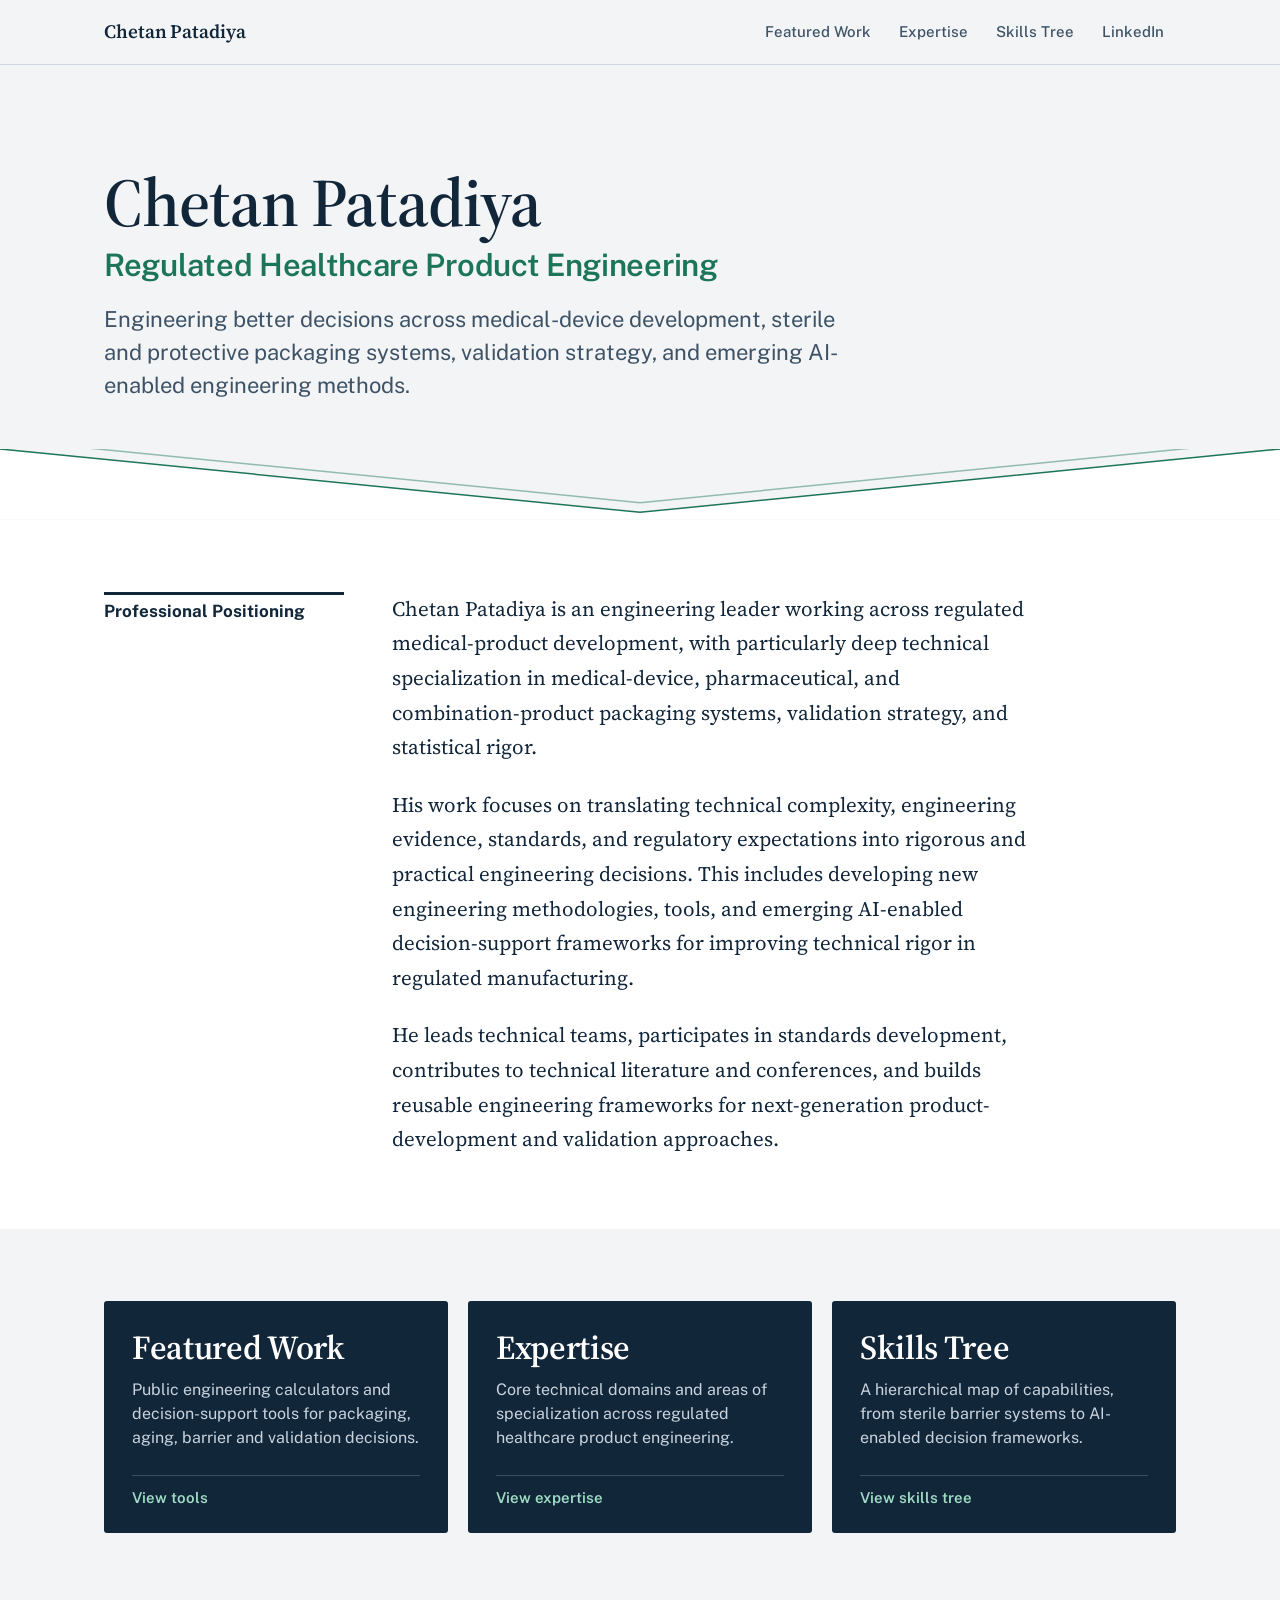
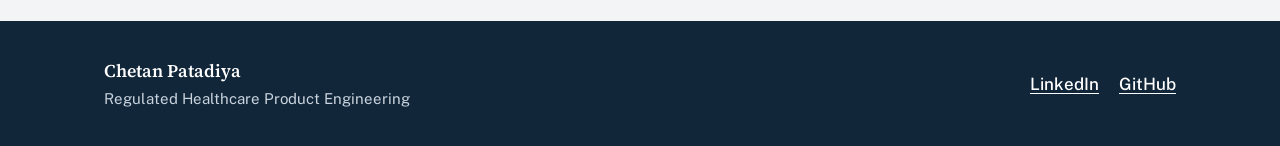
==== commit 5f8f59e2: "Say "Regulated Healthcare Product Engineering" on Expertise and Skills Tree Matches the home page wo" ====
--- a/index.html
+++ b/index.html
@@ -86,7 +86,7 @@
         </a>
         <a class="door" href="/expertise/">
           <span class="door-title">Expertise</span>
-          <span class="door-text">Core technical domains and areas of specialization across regulated medical-product engineering.</span>
+          <span class="door-text">Core technical domains and areas of specialization across regulated healthcare product engineering.</span>
           <span class="door-meta"><span class="go">View expertise</span></span>
         </a>
         <a class="door" href="/skills.html">
